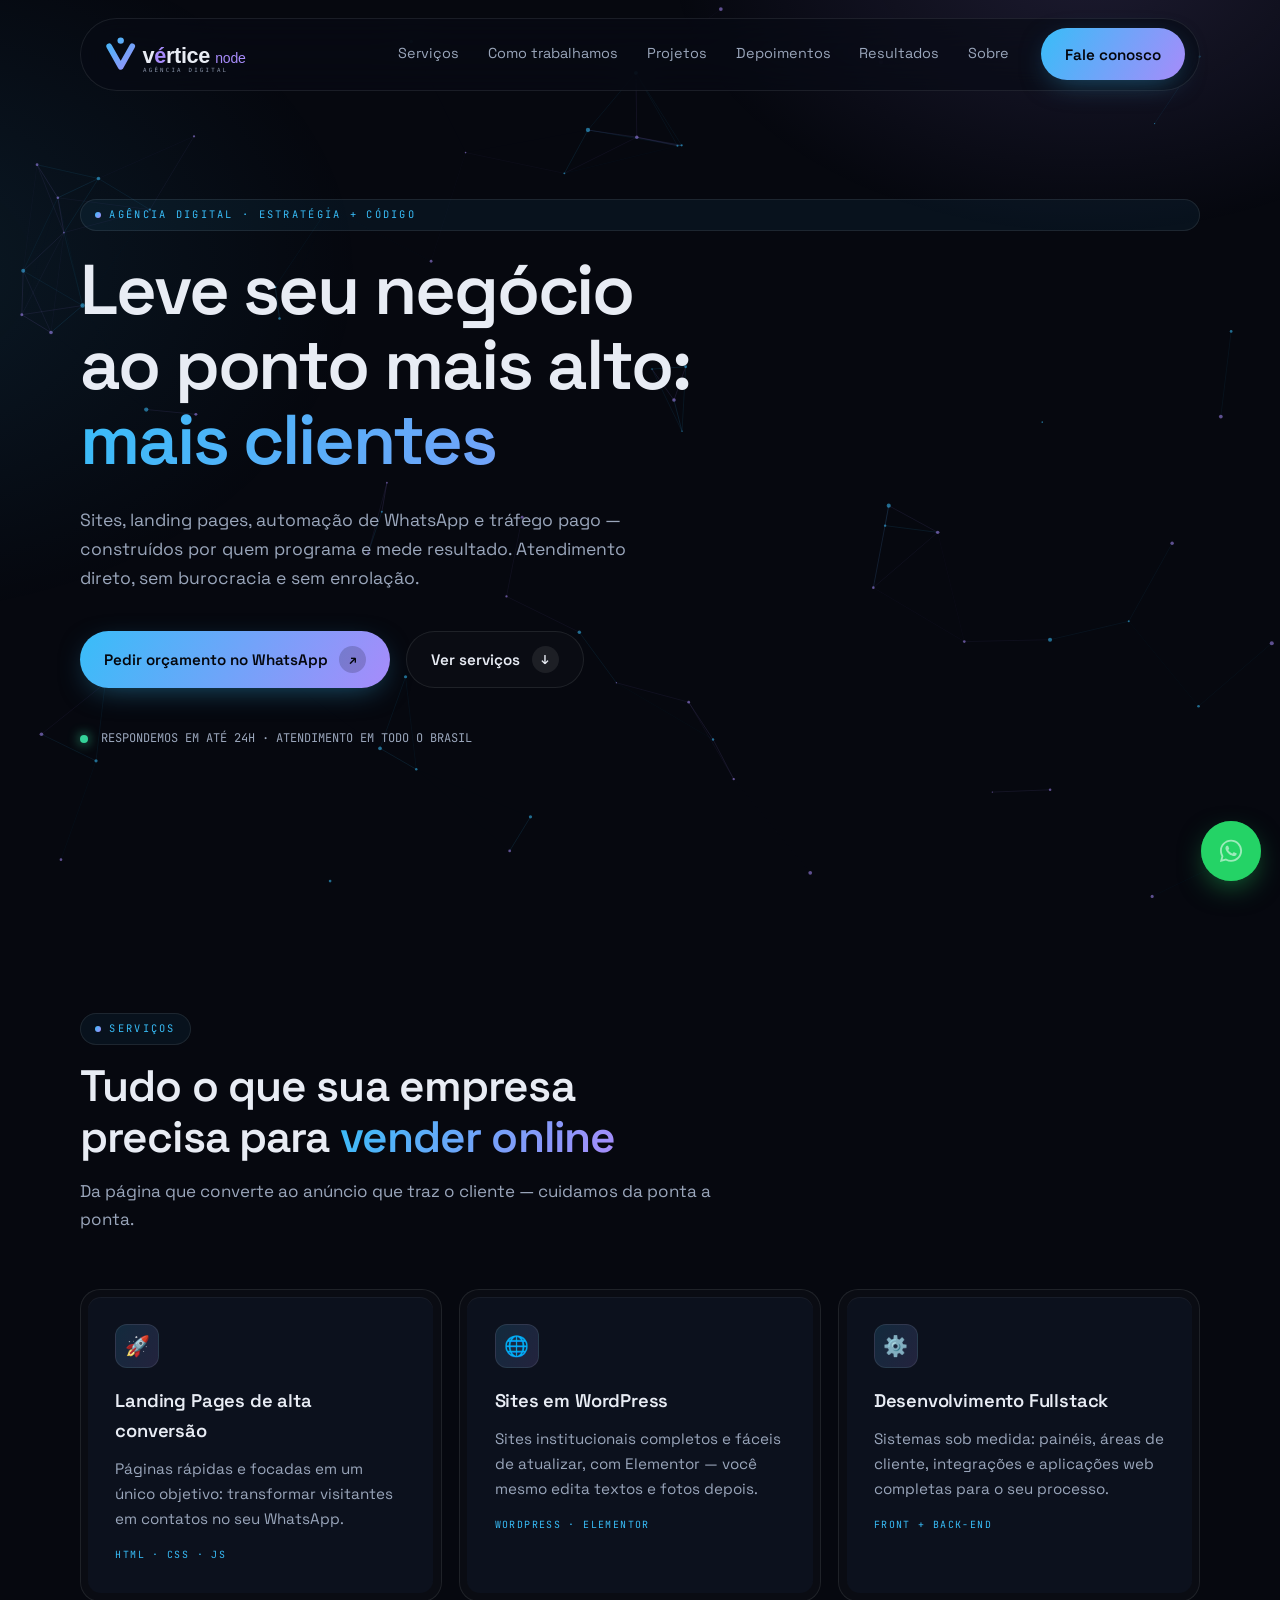
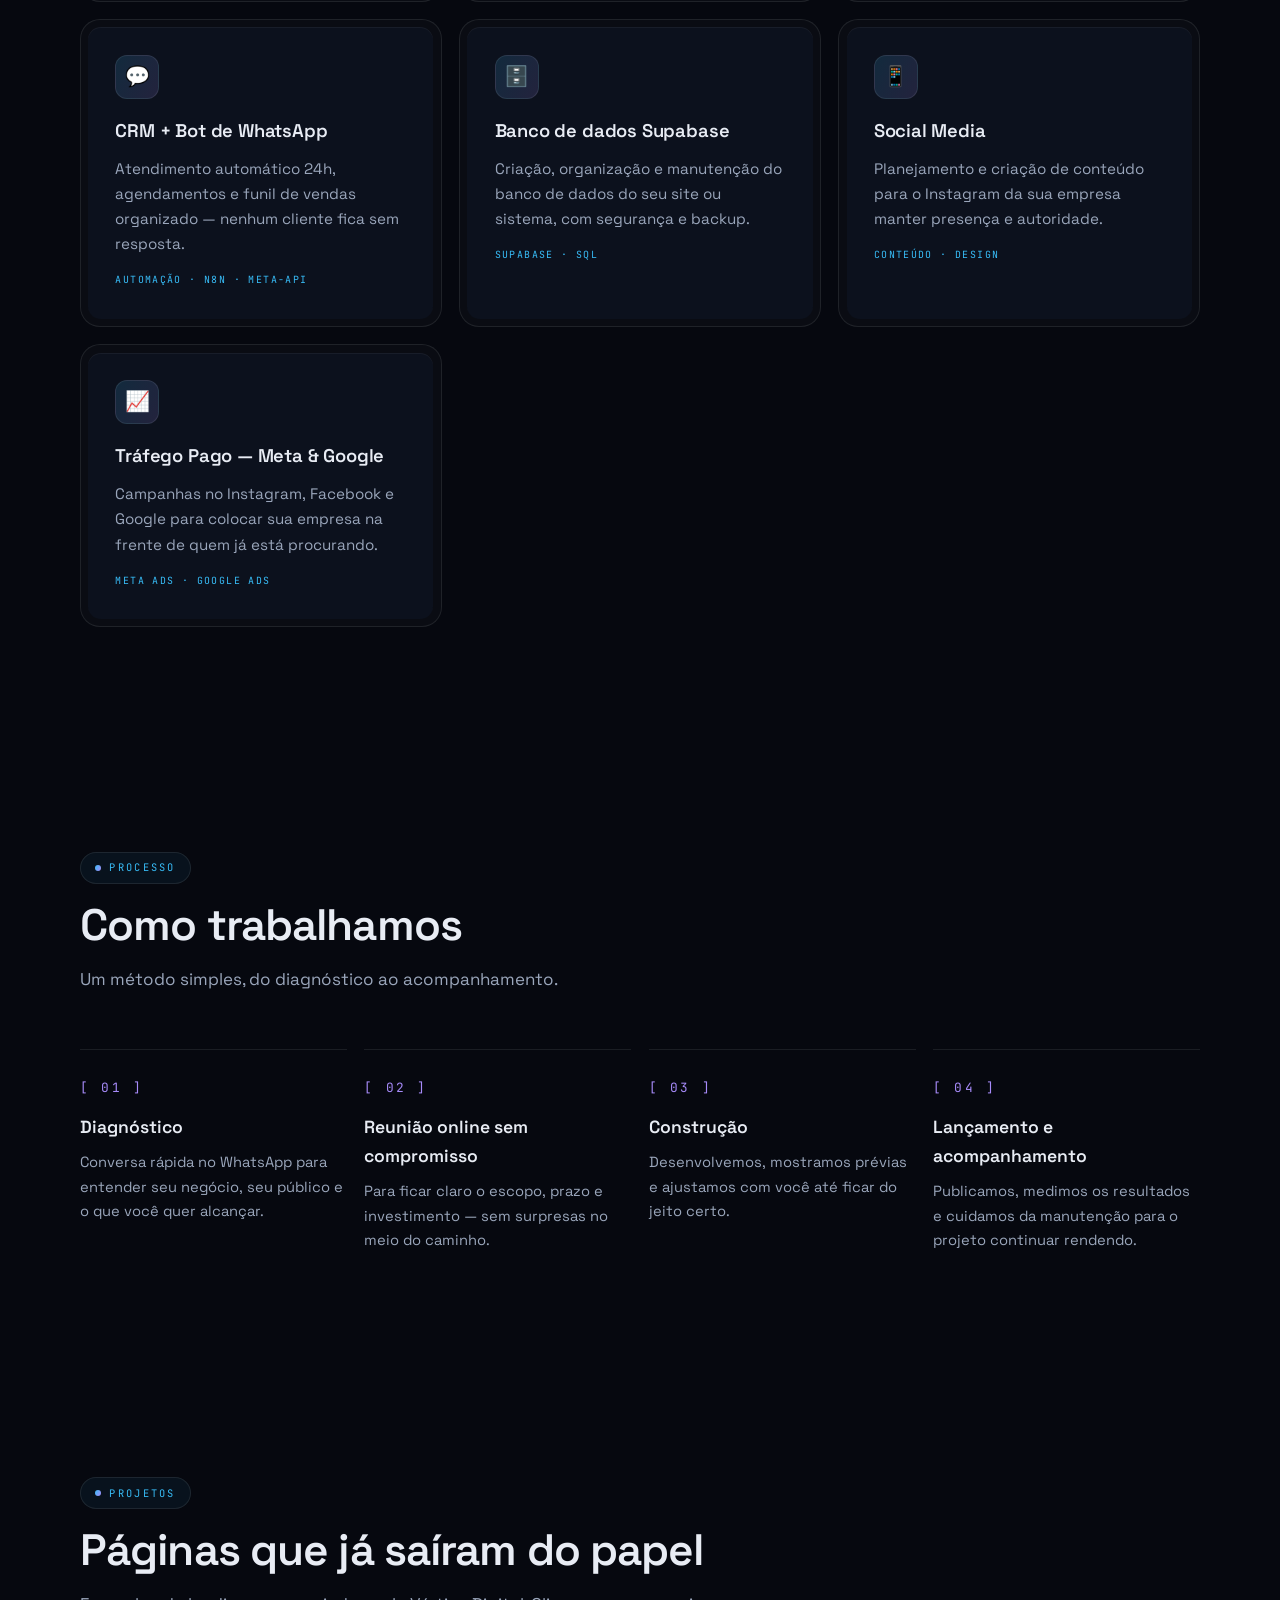
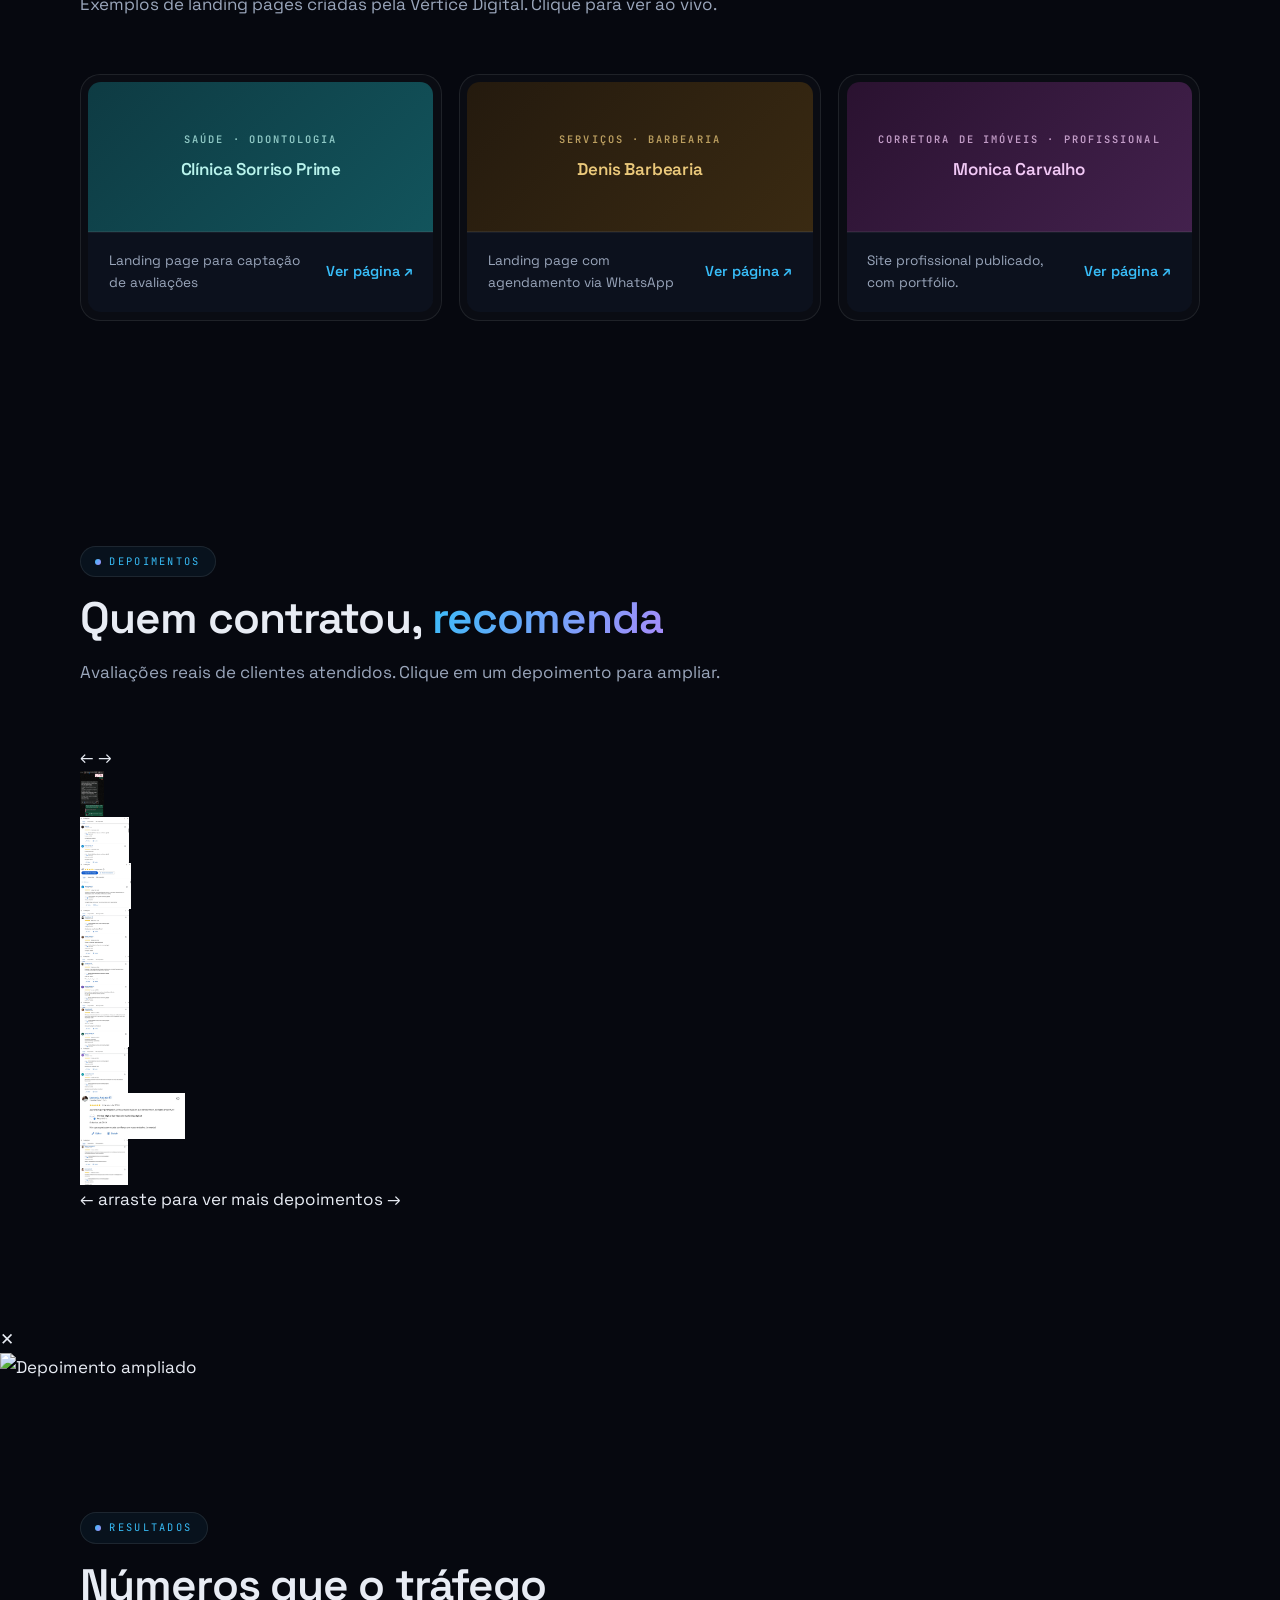
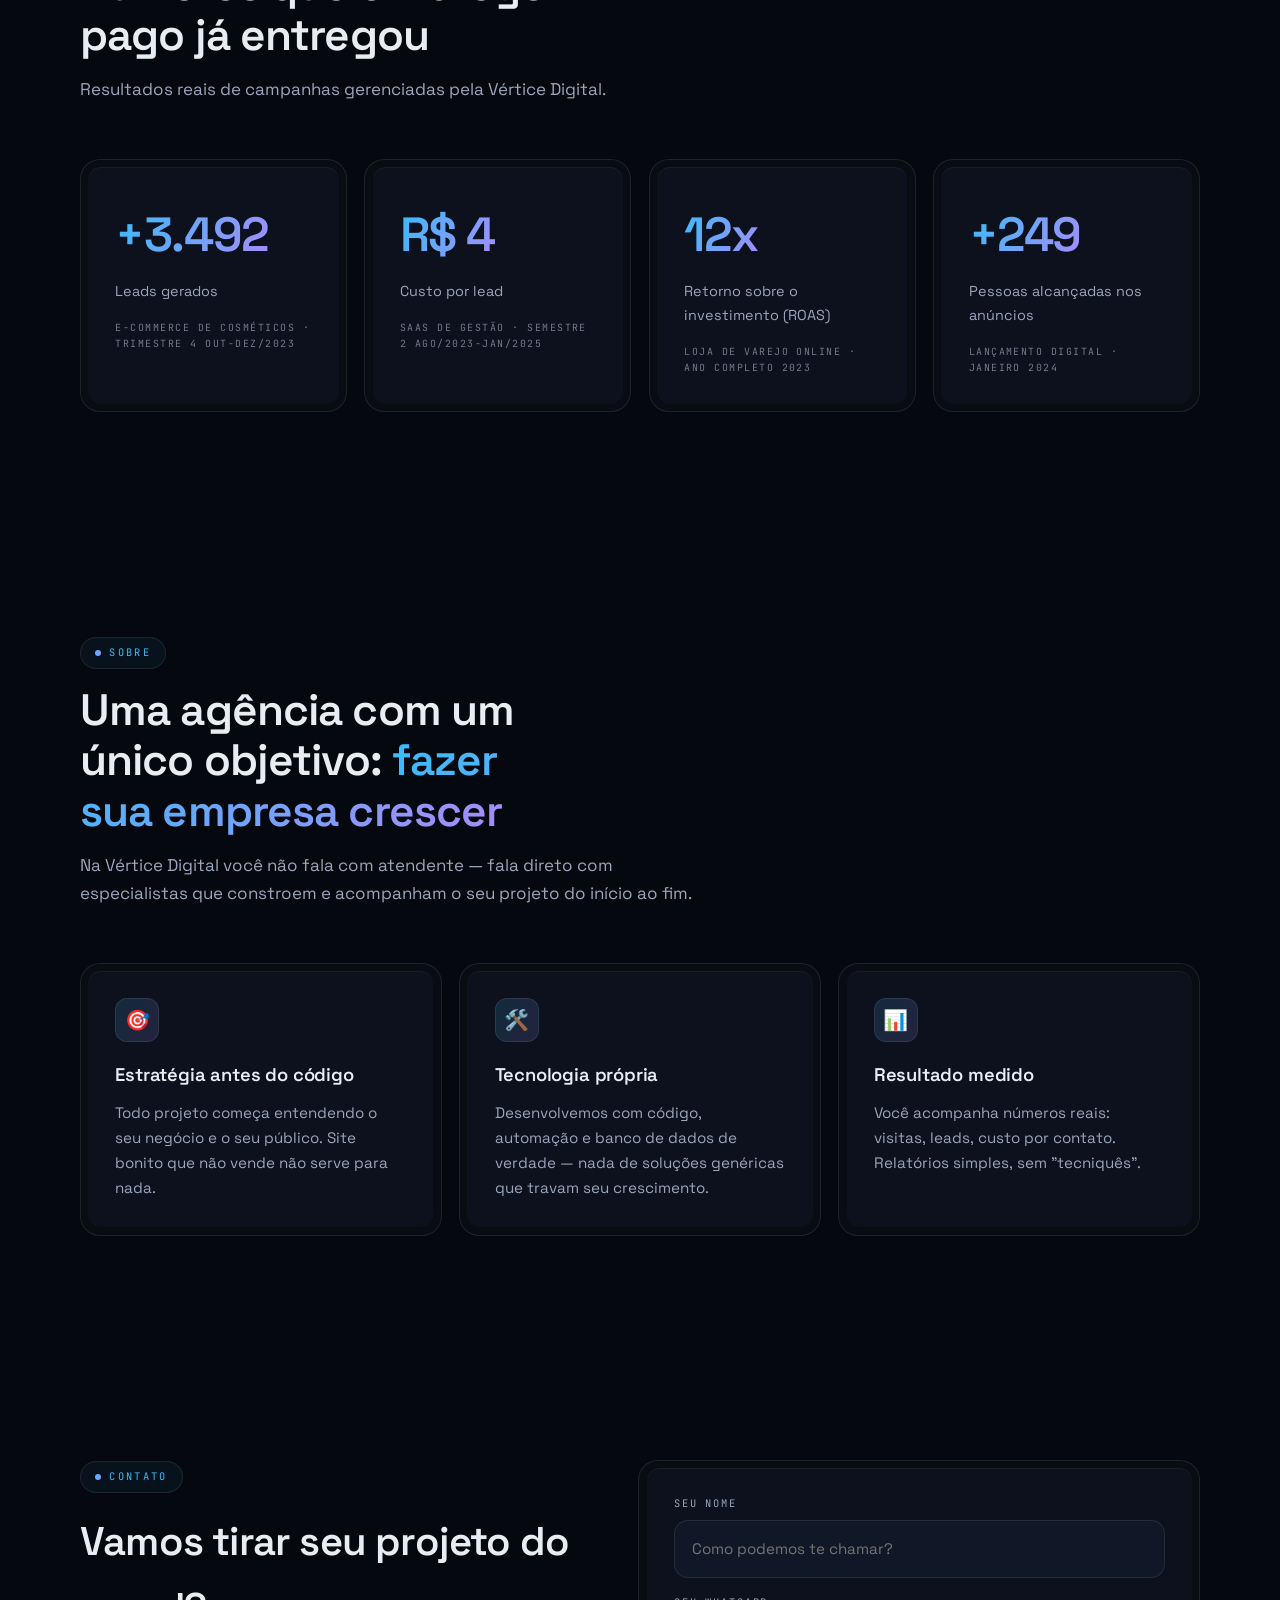
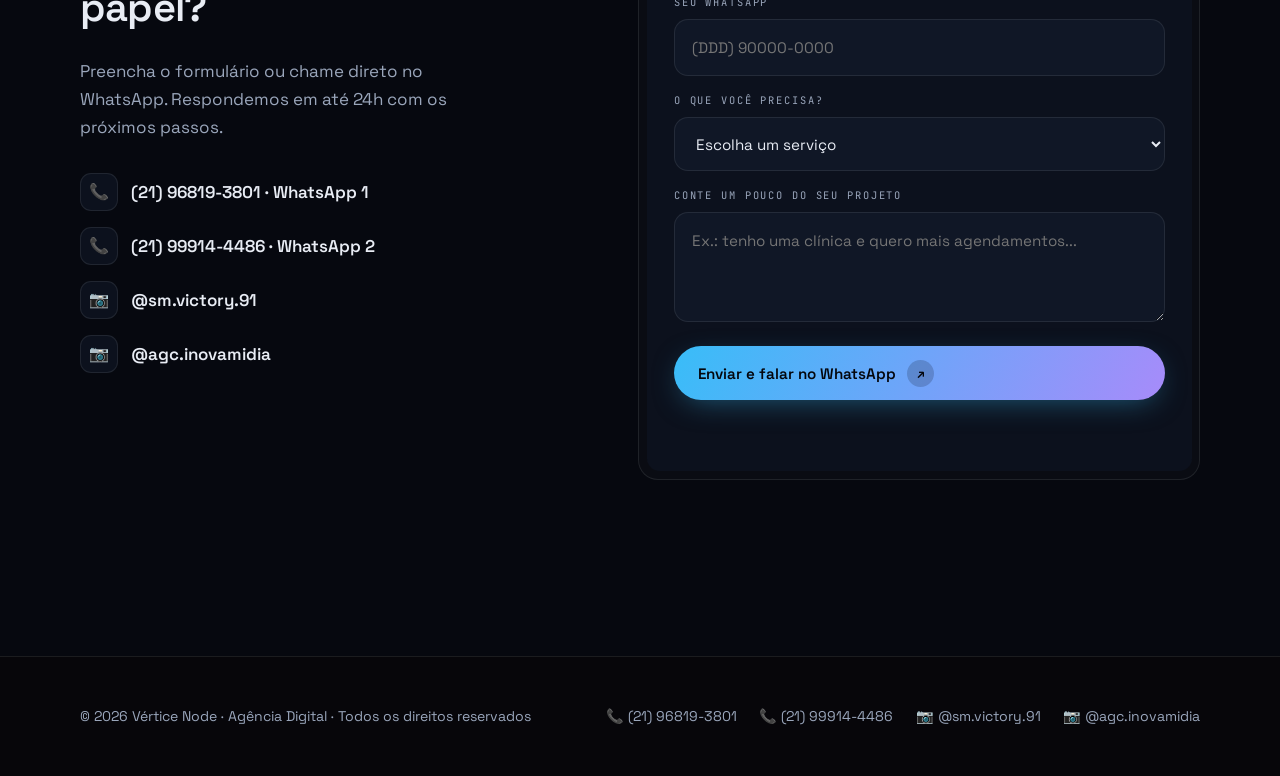
==== index.html @ 41474c48 "Add 'Depoimentos' link to navigation menus" ====
<!DOCTYPE html>
<html lang="pt-BR">
<head>
  <meta charset="UTF-8" />
  <meta name="viewport" content="width=device-width, initial-scale=1.0" />
  <title>Vértice Node — Agência Digital | Sites, CRM WhatsApp e Tráfego Pago</title>
  <meta name="description" content="Agência digital especializada em sites, landing pages, WordPress, CRM com bot para WhatsApp, banco de dados Supabase, social media e tráfego pago Meta e Google." />

  <!-- Fontes do projeto (Space Grotesk = títulos e textos / JetBrains Mono = etiquetas técnicas) -->
  <link rel="preconnect" href="https://fonts.googleapis.com" />
  <link rel="preconnect" href="https://fonts.gstatic.com" crossorigin />
  <link href="https://fonts.googleapis.com/css2?family=Space+Grotesk:wght@400;500;600;700&family=JetBrains+Mono:wght@400;500&display=swap" rel="stylesheet" />

  <link rel="stylesheet" href="styles.css" />
  <link rel="icon" href="assets/logo.svg" type="image/svg+xml" />
  <link rel="icon" href="logo.svg">
</head>
<body>

  <!-- ================ FUNDO INTERATIVO (SCI-FI) ================
       Este <canvas> desenha a "rede neural" de partículas que
       reage ao movimento do mouse (o código está no script.js,
       seção 0). Ele fica ATRÁS de todo o conteúdo.
       🖼️ Prefere uma IMAGEM de fundo no lugar? Abra o styles.css
       e procure por "FUNDO COM IMAGEM" — lá tem um bloco pronto,
       comentado, com sugestões de imagens sci-fi para usar. -->
  <canvas id="bg-canvas" aria-hidden="true"></canvas>

  <!-- ======================================================
       ⚙️ CONFIGURAÇÕES RÁPIDAS — EDITE AQUI PRIMEIRO
       ------------------------------------------------------
       1. TELEFONES: procure por "5521999990001" e "5521999990002"
          neste arquivo e troque pelos números reais no formato
          55 + DDD + número (sem espaços). Ex.: 5521987654321
       2. INSTAGRAM: procure por "instagram.com/SEU_PERFIL_1" e
          "instagram.com/SEU_PERFIL_2" e troque pelos perfis reais.
       3. RESULTADOS DE TRÁFEGO: procure a seção "RESULTADOS".
       ====================================================== -->

  <!-- ===================== NAVEGAÇÃO ===================== -->
  <header class="nav" id="topo">
    <a class="nav-logo" href="#" aria-label="Vértice Digital — início">
      <!-- Logo em SVG direto no HTML (mesmo desenho de assets/logo.svg) -->
      <img src="logo-branco.svg" alt="logo-completo">
      
    </a>

    <nav class="nav-links" aria-label="Menu principal">
      <a href="#servicos">Serviços</a>
      <a href="#processo">Como trabalhamos</a>
      <a href="#projetos">Projetos</a>
      <a href="#depoimentos">Depoimentos</a>
      <a href="#resultados">Resultados</a>
      <a href="#sobre">Sobre</a>
    </nav>

    <a class="btn btn-primary nav-cta" href="#contato">Fale conosco</a>

    <!-- Botão hambúrguer (só aparece no celular) -->
    <button class="nav-burger" id="burger" aria-label="Abrir menu" aria-expanded="false">
      <span></span><span></span><span></span>
    </button>
  </header>

  <!-- Menu de tela cheia do celular -->
  <nav class="mobile-menu" id="mobileMenu" aria-label="Menu do celular">
    <a href="#servicos">Serviços</a>
    <a href="#processo">Como trabalhamos</a>
    <a href="#projetos">Projetos</a>
    <a href="#depoimentos">Depoimentos</a>
    <a href="#resultados">Resultados</a>
    <a href="#sobre">Sobre</a>
    <a href="#contato">Fale conosco</a>
  </nav>

  <!-- ===================== HERO ===================== -->
  <section class="hero container">
    <span class="eyebrow">Agência digital · Estratégia + Código</span>
    <h1>
      Leve seu negócio ao ponto mais alto:
      <!-- A frase dentro de .rotator troca sozinha com um fade suave.
           Ela fica numa linha própria com ALTURA FIXA, então o resto
           da página não se move quando o texto muda.
           Para mudar as frases, edite a lista em script.js -->
      <span class="rotator" id="rotator">mais clientes</span>
    </h1>
    <p>
      Sites, landing pages, automação de WhatsApp e tráfego pago —
      construídos por quem programa e mede resultado. Atendimento
      direto, sem burocracia e sem enrolação.
    </p>
    <div class="hero-ctas">
      <!-- 📞 TELEFONE 1 — troque 5521999990001 pelo número real -->
      <a class="btn btn-primary" href="https://wa.me/5521968193801?text=Ol%C3%A1!%20Quero%20um%20or%C3%A7amento%20com%20a%20V%C3%A9rtice." target="_blank" rel="noopener">
        Pedir orçamento no WhatsApp <span class="btn-ico">↗</span>
      </a>
      <a class="btn btn-ghost" href="#servicos">Ver serviços <span class="btn-ico">↓</span></a>
    </div>
    <div class="hero-note">
      <span class="dot" aria-hidden="true"></span>
      RESPONDEMOS EM ATÉ 24H · ATENDIMENTO EM TODO O BRASIL
    </div>
  </section>

  <!-- ===================== SERVIÇOS ===================== -->
  <section class="section container" id="servicos">
    <div class="section-head">
      <span class="eyebrow">Serviços</span>
      <h2>Tudo o que sua empresa precisa para <span class="grad-text">vender online</span></h2>
      <p>Da página que converte ao anúncio que traz o cliente — cuidamos da ponta a ponta.</p>
    </div>

    <div class="services-grid">
      <article class="card"><div class="card-inner">
        <div class="card-ico">🚀</div>
        <h3>Landing Pages de alta conversão</h3>
        <p>Páginas rápidas e focadas em um único objetivo: transformar visitantes em contatos no seu WhatsApp.</p>
        <span class="tag">HTML · CSS · JS</span>
      </div></article>

      <article class="card"><div class="card-inner">
        <div class="card-ico">🌐</div>
        <h3>Sites em WordPress</h3>
        <p>Sites institucionais completos e fáceis de atualizar, com Elementor — você mesmo edita textos e fotos depois.</p>
        <span class="tag">WordPress · Elementor</span>
      </div></article>

      <article class="card"><div class="card-inner">
        <div class="card-ico">⚙️</div>
        <h3>Desenvolvimento Fullstack</h3>
        <p>Sistemas sob medida: painéis, áreas de cliente, integrações e aplicações web completas para o seu processo.</p>
        <span class="tag">Front + Back-end</span>
      </div></article>

      <article class="card"><div class="card-inner">
        <div class="card-ico">💬</div>
        <h3>CRM + Bot de WhatsApp</h3>
        <p>Atendimento automático 24h, agendamentos e funil de vendas organizado — nenhum cliente fica sem resposta.</p>
        <span class="tag">Automação · n8n · Meta-API</span>
      </div></article>

      <article class="card"><div class="card-inner">
        <div class="card-ico">🗄️</div>
        <h3>Banco de dados Supabase</h3>
        <p>Criação, organização e manutenção do banco de dados do seu site ou sistema, com segurança e backup.</p>
        <span class="tag">Supabase · SQL</span>
      </div></article>

      <article class="card"><div class="card-inner">
        <div class="card-ico">📱</div>
        <h3>Social Media</h3>
        <p>Planejamento e criação de conteúdo para o Instagram da sua empresa manter presença e autoridade.</p>
        <span class="tag">Conteúdo · Design</span>
      </div></article>

      <article class="card"><div class="card-inner">
        <div class="card-ico">📈</div>
        <h3>Tráfego Pago — Meta &amp; Google</h3>
        <p>Campanhas no Instagram, Facebook e Google para colocar sua empresa na frente de quem já está procurando.</p>
        <span class="tag">Meta Ads · Google Ads</span>
      </div></article>
    </div>
  </section>

  <!-- ===================== PROCESSO ===================== -->
  <section class="section container" id="processo">
    <div class="section-head">
      <span class="eyebrow">Processo</span>
      <h2>Como trabalhamos</h2>
      <p>Um método simples, do diagnóstico ao acompanhamento.</p>
    </div>
    <div class="process">
      <div class="step">
        <span class="bin">[ 01 ]</span>
        <h3>Diagnóstico</h3>
        <p>Conversa rápida no WhatsApp para entender seu negócio, seu público e o que você quer alcançar.</p>
      </div>
      <div class="step">
        <span class="bin">[ 02 ]</span>
        <h3>Reunião online sem compromisso</h3>
        <p>Para ficar claro o escopo, prazo e investimento — sem surpresas no meio do caminho.</p>
      </div>
      <div class="step">
        <span class="bin">[ 03 ]</span>
        <h3>Construção</h3>
        <p>Desenvolvemos, mostramos prévias e ajustamos com você até ficar do jeito certo.</p>
      </div>
      <div class="step">
        <span class="bin">[ 04 ]</span>
        <h3>Lançamento e acompanhamento</h3>
        <p>Publicamos, medimos os resultados e cuidamos da manutenção para o projeto continuar rendendo.</p>
      </div>
    </div>
  </section>

  <!-- ===================== PROJETOS / PORTFÓLIO ===================== -->
  <section class="section container" id="projetos">
    <div class="section-head">
      <span class="eyebrow">Projetos</span>
      <h2>Páginas que já saíram do papel</h2>
      <p>Exemplos de landing pages criadas pela Vértice Digital. Clique para ver ao vivo.</p>
    </div>

    <div class="work-grid">
      <!-- Projeto 1: landing page fictícia (arquivo dentro desta pasta) -->
      <article class="card work-card">
        <div class="thumb thumb-odonto"><small>Saúde · Odontologia</small>Clínica Sorriso Prime</div>
        <div class="card-inner">
          <span>Landing page para captação de avaliações</span>
          <a class="work-link" href="clinica-sorriso-prime.html" target="_blank" rel="noopener">Ver página ↗</a>
        </div>
      </article>

      <!-- Projeto 2: landing page fictícia (arquivo dentro desta pasta) -->
      <article class="card work-card">
        <div class="thumb thumb-barber"><small>Serviços · Barbearia</small>Denis Barbearia</div>
        <div class="card-inner">
          <span>Landing page com agendamento via WhatsApp</span>
          <a class="work-link" href="navalha-club.html" target="_blank" rel="noopener">Ver página ↗</a>
        </div>
      </article>

      <!-- Projeto 3: site real já publicado (link externo) -->
      <article class="card work-card">
        <div class="thumb thumb-monica"><small>Corretora de imóveis · Profissional</small>Monica Carvalho</div>
        <div class="card-inner">
          <span>Site profissional publicado, com portfólio.</span>
          <a class="work-link" href="https://vmvsaint.github.io/monica-carvalho/index.html" target="_blank" rel="noopener">Ver página ↗</a>
        </div>
      </article>
    </div>
  </section>

  <!-- ===================== DEPOIMENTOS ===================== -->
<section class="section container" id="depoimentos">
  <div class="section-head">
    <span class="eyebrow">Depoimentos</span>
    <h2>Quem contratou, <span class="grad-text">recomenda</span></h2>
    <p>Avaliações reais de clientes atendidos. Clique em um depoimento para ampliar.</p>
  </div>
 
  <div class="depo-wrap">
    <button class="depo-seta depo-ant" id="depoAnt" aria-label="Depoimento anterior">←</button>
    <button class="depo-seta depo-prox" id="depoProx" aria-label="Próximo depoimento">→</button>
 
    <div class="depo-slider" id="depoSlider" tabindex="0" aria-label="Carrossel de depoimentos">
      <!-- Para cada print, um bloco <figure> como este: -->
      <figure class="depo-slide">
        <img src="depoimentos/depo-01.png"
             alt="Depoimento de cliente no Google" loading="lazy" />
      </figure>
      <figure class="depo-slide">
        <img src="depoimentos/depo-02.png"
             alt="Depoimento de cliente no Google" loading="lazy" />
      </figure>
      <figure class="depo-slide">
        <img src="depoimentos/depo-03.png"
             alt="Depoimento de cliente no Google" loading="lazy" />
      </figure>
      <figure class="depo-slide">
        <img src="depoimentos/depo-04.png"
             alt="Depoimento de cliente no Google" loading="lazy" />
      </figure>
      <figure class="depo-slide">
        <img src="depoimentos/depo-05.png"
             alt="Depoimento de cliente no Google" loading="lazy" />
      </figure>
      <figure class="depo-slide">
        <img src="depoimentos/depo-06.png"
             alt="Depoimento de cliente no Google" loading="lazy" />
      </figure>
      <figure class="depo-slide">
        <img src="depoimentos/depo-07.png"
             alt="Depoimento de cliente no Google" loading="lazy" />
      </figure>
      <figure class="depo-slide">
        <img src="depoimentos/depo-08.png"
             alt="Depoimento de cliente no Google" loading="lazy" />
      </figure>
      <figure class="depo-slide">
        <img src="depoimentos/depo-09.png"
             alt="Depoimento de cliente no Google" loading="lazy" />
      </figure>
      <!-- Copie e cole mais <figure> para mais depoimentos.
           O carrossel aceita quantos você quiser. -->
    </div>
    <p class="depo-dica">← arraste para ver mais depoimentos →</p>
  </div>
</section>
 
<!-- Lightbox (cole logo DEPOIS da seção acima) -->
<div class="lightbox" id="lightbox" role="dialog" aria-label="Depoimento ampliado" aria-hidden="true">
  <button class="lightbox-fechar" id="lightboxFechar" aria-label="Fechar">✕</button>
  <img id="lightboxImg" src="" alt="Depoimento ampliado" />
</div>

  <!-- ===================== RESULTADOS ===================== -->
  <!-- ⚠️ ESPAÇO RESERVADO PARA VOCÊ PREENCHER DEPOIS ⚠️
       Quando tiver os números reais das campanhas de tráfego:
       1. Troque data-target pelo NÚMERO (só dígitos, sem "R$" ou "%").
       2. Use data-prefix / data-suffix para símbolos (ex.: "R$ ", "%", "+", "x").
       3. Troque o texto de .label pela descrição do resultado.
       4. Troque .src pelo nome do cliente/período (ex.: "CLIENTE X · MAI/2026").
       O script.js anima a contagem automaticamente quando a seção aparece.
       Exemplos de métricas boas para mostrar: leads gerados, custo por lead,
       faturamento gerado, ROAS (retorno sobre o investimento), alcance. -->
  <section class="section container" id="resultados">
    <div class="section-head">
      <span class="eyebrow">Resultados</span>
      <h2>Números que o tráfego pago já entregou</h2>
      <p>Resultados reais de campanhas gerenciadas pela Vértice Digital.</p>
    </div>

    <div class="results-grid">
      <article class="card result"><div class="card-inner">
        <!-- EXEMPLO: <span class="num" data-target="347" data-prefix="+">0</span> -->
        <span class="num" data-target="3500" data-prefix="+">0</span>
        <p class="label">Leads gerados</p>
        <span class="src">E-commerce de Cosméticos · Trimestre 4 Out-Dez/2023</span>
      </div></article>

      <article class="card result"><div class="card-inner">
        <!-- EXEMPLO: <span class="num" data-target="4" data-prefix="R$ " data-suffix=",90">0</span> -->
        <span class="num" data-target="4.75" data-prefix="R$ ">0</span>
        <p class="label">Custo por lead</p>
        <span class="src">SaaS de Gestão · Semestre 2 Ago/2023-Jan/2025</span>
      </div></article>

      <article class="card result"><div class="card-inner">
        <!-- EXEMPLO: <span class="num" data-target="8" data-suffix="x">0</span> -->
        <span class="num" data-target="12" data-suffix="x">0</span>
        <p class="label">Retorno sobre o investimento (ROAS)</p>
        <span class="src">Loja de Varejo Online · Ano completo 2023</span>
      </div></article>

      <article class="card result"><div class="card-inner">
        <!-- EXEMPLO: <span class="num" data-target="52000" data-prefix="+">0</span> -->
        <span class="num" data-target="250.000" data-prefix="+">0</span>
        <p class="label">Pessoas alcançadas nos anúncios</p>
        <span class="src">Lançamento Digital · Janeiro 2024</span>
      </div></article>
    </div>
  </section>

  <!-- ===================== SOBRE ===================== -->
  <!-- Esta seção fala da AGÊNCIA, sem mencionar quantas pessoas
       formam a equipe. Os contatos (2 WhatsApps e 2 Instagrans)
       continuam disponíveis na seção Contato e no rodapé. -->
  <section class="section container" id="sobre">
    <div class="section-head">
      <span class="eyebrow">Sobre</span>
      <h2>Uma agência com um único objetivo: <span class="grad-text">fazer sua empresa crescer</span></h2>
      <p>Na Vértice Digital você não fala com atendente — fala direto com especialistas que constroem e acompanham o seu projeto do início ao fim.</p>
    </div>

    <div class="services-grid">
      <article class="card"><div class="card-inner">
        <div class="card-ico">🎯</div>
        <h3>Estratégia antes do código</h3>
        <p>Todo projeto começa entendendo o seu negócio e o seu público. Site bonito que não vende não serve para nada.</p>
      </div></article>

      <article class="card"><div class="card-inner">
        <div class="card-ico">🛠️</div>
        <h3>Tecnologia própria</h3>
        <p>Desenvolvemos com código, automação e banco de dados de verdade — nada de soluções genéricas que travam seu crescimento.</p>
      </div></article>

      <article class="card"><div class="card-inner">
        <div class="card-ico">📊</div>
        <h3>Resultado medido</h3>
        <p>Você acompanha números reais: visitas, leads, custo por contato. Relatórios simples, sem "tecniquês".</p>
      </div></article>
    </div>
  </section>

  <!-- ===================== CONTATO ===================== -->
  <section class="section container" id="contato">
    <div class="contact-wrap">
      <div class="contact-info">
        <span class="eyebrow">Contato</span>
        <h2>Vamos tirar seu projeto do papel?</h2>
        <p>Preencha o formulário ou chame direto no WhatsApp. Respondemos em até 24h com os próximos passos.</p>

        <div class="contact-list">
          <!-- 📞 TELEFONE 1 — troque o número nos DOIS lugares (href e texto) -->
          <a href="https://wa.me/5521968193801" target="_blank" rel="noopener">
            <span class="ci">📞</span> (21) 96819-3801 · WhatsApp 1
          </a>
          <!-- 📞 TELEFONE 2 — troque o número nos DOIS lugares (href e texto) -->
          <a href="https://wa.me/5521999144486" target="_blank" rel="noopener">
            <span class="ci">📞</span> (21) 99914-4486 · WhatsApp 2
          </a>
          <!-- 📷 Instagrans da agência/equipe -->
          <a href="https://instagram.com/sm.victory.91" target="_blank" rel="noopener">
            <span class="ci">📷</span> @sm.victory.91
          </a>
          <a href="https://instagram.com/andradearte_" target="_blank" rel="noopener">
            <span class="ci">📷</span> @agc.inovamidia
          </a>
        </div>
      </div>

      <!-- FORMULÁRIO: hoje ele monta uma mensagem e abre o WhatsApp
           (funciona sem servidor). No arquivo script.js há um bloco
           comentado ensinando a salvar os contatos no Supabase também. -->
      <form class="form card" id="leadForm" novalidate>
        <div class="card-inner" style="display:grid; gap:1rem;">
          <div class="field">
            <label for="f-nome">Seu nome</label>
            <input id="f-nome" name="nome" type="text" placeholder="Como podemos te chamar?" required />
          </div>
          <div class="field">
            <label for="f-zap">Seu WhatsApp</label>
            <input id="f-zap" name="whatsapp" type="tel" placeholder="(DDD) 90000-0000" required />
          </div>
          <div class="field">
            <label for="f-servico">O que você precisa?</label>
            <select id="f-servico" name="servico" required>
              <option value="" disabled selected>Escolha um serviço</option>
              <option>Landing Page</option>
              <option>Site em WordPress</option>
              <option>Sistema sob medida (Fullstack)</option>
              <option>CRM + Bot de WhatsApp</option>
              <option>Banco de dados (Supabase)</option>
              <option>Social Media</option>
              <option>Tráfego Pago (Meta / Google)</option>
              <option>Combo — quero montar meu pacote de serviços</option>
              <option>Ainda não sei — quero uma consultoria</option>
            </select>
          </div>
          <div class="field">
            <label for="f-msg">Conte um pouco do seu projeto</label>
            <textarea id="f-msg" name="mensagem" placeholder="Ex.: tenho uma clínica e quero mais agendamentos..."></textarea>
          </div>
          <button class="btn btn-primary" type="submit">
            Enviar e falar no WhatsApp <span class="btn-ico">↗</span>
          </button>
          <p class="form-msg" id="formMsg" role="status"></p>
        </div>
      </form>
    </div>
  </section>

  <!-- ===================== RODAPÉ ===================== -->
  <footer class="footer">
    <div class="container footer-grid">
      <span>© 2026 Vértice Node · Agência Digital · Todos os direitos reservados</span>
      <div class="socials">
        <a href="https://wa.me/5521968193801" target="_blank" rel="noopener">📞 (21) 96819-3801</a>
        <a href="https://wa.me/5521999144486" target="_blank" rel="noopener">📞 (21) 99914-4486</a>
        <a href="https://instagram.com/sm.victory.91" target="_blank" rel="noopener">📷 @sm.victory.91</a>
        <a href="https://instagram.com/SEU_PERFIL_2" target="_blank" rel="noopener">📷 @agc.inovamidia</a>
      </div>
    </div>
  </footer>

  <!-- ================ BOTÃO FLUTUANTE DO WHATSAPP ================
       Mesmo estilo do site da Monica Carvalho: círculo verde com o
       ícone OFICIAL do WhatsApp (SVG) e um anel pulsante.
       📞 Usa o TELEFONE 1 — troque o número aqui também.
       Para mudar o LADO do botão (esquerda/direita), veja o
       comentário na classe .wa-float dentro do styles.css. -->
  <a class="wa-float" href="https://wa.me/5521968193801?text=Ol%C3%A1!%20Vim%20pelo%20site%20da%20V%C3%A9rtice." target="_blank" rel="noopener" aria-label="Falar no WhatsApp">
    <span class="wa-pulse" aria-hidden="true"></span>
    <!-- Ícone oficial do WhatsApp -->
    <svg viewBox="0 0 32 32" width="30" height="30" fill="#FFFFFF" aria-hidden="true">
      <path d="M16.04 4C9.55 4 4.28 9.27 4.28 15.76c0 2.08.54 4.1 1.58 5.89L4.2 27.8l6.33-1.62a11.7 11.7 0 0 0 5.51 1.39h.01c6.48 0 11.76-5.27 11.76-11.76 0-3.14-1.22-6.1-3.44-8.32A11.68 11.68 0 0 0 16.04 4zm0 21.58h-.01a9.77 9.77 0 0 1-4.98-1.36l-.36-.21-3.75.96 1-3.63-.24-.37a9.77 9.77 0 0 1-1.5-5.21c0-5.4 4.4-9.79 9.8-9.79 2.62 0 5.08 1.02 6.93 2.87a9.73 9.73 0 0 1 2.87 6.93c0 5.4-4.4 9.81-9.8 9.81zm5.38-7.34c-.3-.15-1.75-.86-2.02-.96-.27-.1-.47-.15-.66.15-.2.29-.76.95-.93 1.15-.17.2-.34.22-.64.07-.29-.15-1.24-.46-2.37-1.46-.87-.78-1.46-1.74-1.64-2.03-.17-.3-.02-.46.13-.6.14-.14.3-.35.44-.52.15-.17.2-.3.3-.5.1-.19.05-.36-.03-.51-.07-.15-.66-1.58-.9-2.17-.24-.57-.48-.49-.66-.5l-.56-.01c-.2 0-.51.07-.78.36-.27.3-1.02 1-1.02 2.44s1.05 2.83 1.19 3.02c.15.2 2.06 3.15 5 4.42.7.3 1.24.48 1.67.62.7.22 1.34.19 1.84.11.56-.08 1.75-.71 1.99-1.4.25-.7.25-1.29.17-1.41-.07-.13-.27-.2-.56-.35z"/>
    </svg>
  </a>

  <script src="script.js"></script>
</body>
</html>
---- styles.css ----
/* =========================================================
   BINÁRIA — styles.css
   ---------------------------------------------------------
   GUIA RÁPIDO PARA VOCÊ (iniciante):
   1. As cores da marca ficam todas em :root (variáveis CSS).
      Trocou lá, troca no site inteiro E combina com o logo.
   2. Cada seção do site tem um bloco comentado com o nome dela.
   3. No final do arquivo estão as regras de RESPONSIVIDADE
      (@media) — é lá que o layout se adapta ao celular.
   ========================================================= */

/* ---------- 1. TOKENS DA MARCA (cores, fontes, medidas) ---------- */
:root{
  /* Cores — as mesmas do logo (assets/logo.svg) */
  --bg:        #06080F;   /* fundo geral (quase preto azulado) */
  --surface:   #0C111D;   /* fundo dos cards */
  --surface-2: #101726;   /* fundo interno (camada de cima) */
  --ink:       #E8ECF4;   /* texto principal */
  --muted:     #9AA6BB;   /* texto secundário */
  --bit-0:     #38BDF8;   /* azul elétrico  (o "0") */
  --bit-1:     #A78BFA;   /* violeta        (o "1") */
  --grad:      linear-gradient(120deg, var(--bit-0), var(--bit-1));
  --line:      rgba(232,236,244,.09);  /* linhas finas/bordas */

  /* Tipografia */
  --font-display: "Space Grotesk", "Segoe UI", sans-serif;
  --font-mono:    "JetBrains Mono", ui-monospace, monospace;

  /* Movimento (curva "física", nada de linear) */
  --ease: cubic-bezier(.32,.72,0,1);

  /* Medidas */
  --radius: 1.25rem;
  --container: 1120px;
}

/* ---------- 2. RESET E BASE ---------- */
*,*::before,*::after{ box-sizing:border-box; margin:0; padding:0; }
html{ scroll-behavior:smooth; }
body{
  background:var(--bg);
  color:var(--ink);
  font-family:var(--font-display);
  font-size:1.0625rem;
  line-height:1.65;
  -webkit-font-smoothing:antialiased;
  overflow-x:hidden;
}
img,svg{ display:block; max-width:100%; height: 46px; }
a{ color:inherit; text-decoration:none; }
ul{ list-style:none; }
button{ font:inherit; cursor:pointer; border:none; background:none; color:inherit; }

/* Brilhos suaves ao fundo (dois "orbes" nas cores da marca) */
body::before{
  content:"";
  position:fixed; inset:0; z-index:-2; pointer-events:none;
  background:
    radial-gradient(600px 400px at 85% -5%,  rgba(167,139,250,.14), transparent 70%),
    radial-gradient(700px 500px at -10% 30%, rgba(56,189,248,.10),  transparent 70%);
}

/* ---------- FUNDO INTERATIVO (canvas de partículas) ----------
   O desenho em si é feito pelo JavaScript (script.js, seção 0).
   Aqui só posicionamos o canvas atrás de tudo. */
#bg-canvas{
  position:fixed; inset:0; z-index:-1;
  width:100%; height:100%;
  pointer-events:none;   /* o mouse "atravessa" o canvas */
}

/* ---------- FUNDO COM IMAGEM (alternativa pronta) ----------
   Quer usar uma FOTO/ARTE no lugar (ou junto) das partículas?
   1. Baixe uma imagem e salve em assets/fundo.jpg
   2. Descomente o bloco abaixo (remova este par de barras e
      asteriscos) — a camada escura por cima (linear-gradient)
      garante que o texto continue legível.
   3. Se quiser SÓ a imagem, sem partículas, apague ou comente
      a seção 0 do script.js.

   💡 SUGESTÕES DE IMAGENS SCI-FI (busque grátis em unsplash.com
      ou pexels.com com estes termos em inglês):
      · "circuit board macro"   → placa de circuito (combina com
        a ideia de código/fullstack — a minha favorita p/ vocês)
      · "digital network abstract" → malha de dados azul/roxa
      · "futuristic grid neon"  → grade estilo Tron
      · "nebula purple blue"    → nebulosa nas cores da marca
      · "server room lights"    → datacenter desfocado

body{
  background:
    linear-gradient(rgba(6,8,15,.88), rgba(6,8,15,.94)),
    url("assets/fundo.jpg") center / cover no-repeat fixed;
}
------------------------------------------------------------- */

.container{ width:min(100% - 2.5rem, var(--container)); margin-inline:auto; }

/* "Eyebrow" = etiqueta pequena acima dos títulos */
.eyebrow{
  display:inline-flex; align-items:center; gap:.5rem;
  font-family:var(--font-mono); font-size:.65rem; letter-spacing:.22em;
  text-transform:uppercase; color:var(--bit-0);
  border:1px solid var(--line); border-radius:999px; padding:.4rem .9rem;
  background:rgba(56,189,248,.06);
}
.eyebrow::before{ content:""; width:6px; height:6px; border-radius:50%; background:var(--grad); }

.section{ padding-block:7rem; }
.section-head{ max-width:640px; margin-bottom:3.5rem; }
.section-head h2{
  font-size:clamp(1.9rem, 4vw, 2.75rem);
  font-weight:600; letter-spacing:-.02em; line-height:1.15;
  margin-top:1rem; text-wrap:balance;
}
.section-head p{ color:var(--muted); margin-top:.9rem; }

/* Texto com degradê da marca */
.grad-text{
  background:var(--grad);
  -webkit-background-clip:text; background-clip:text;
  color:transparent;
}

/* ---------- 3. BOTÕES ---------- */
.btn{
  display:inline-flex; align-items:center; gap:.7rem;
  padding:.85rem 1.5rem; border-radius:999px;
  font-weight:600; font-size:.95rem;
  transition:transform .5s var(--ease), box-shadow .5s var(--ease), background .5s var(--ease);
}
.btn:active{ transform:scale(.97); }
.btn-primary{
  background:var(--grad); color:#04060C;
  box-shadow:0 8px 30px -10px rgba(56,189,248,.5);
}
.btn-primary:hover{ transform:translateY(-2px); box-shadow:0 14px 38px -10px rgba(167,139,250,.55); }
.btn-ghost{
  border:1px solid var(--line); color:var(--ink); background:rgba(255,255,255,.02);
}
.btn-ghost:hover{ background:rgba(255,255,255,.06); transform:translateY(-2px); }
/* Setinha do botão dentro do próprio círculo */
.btn .btn-ico{
  width:1.7rem; height:1.7rem; border-radius:50%;
  display:grid; place-items:center;
  background:rgba(4,6,12,.18); font-size:.8rem;
  transition:transform .5s var(--ease);
}
.btn-ghost .btn-ico{ background:rgba(255,255,255,.08); }
.btn:hover .btn-ico{ transform:translate(2px,-2px); }

/* ---------- 4. NAVEGAÇÃO (pílula flutuante) ---------- */
.nav{
  position:fixed; top:1.1rem; left:50%; translate:-50% 0; z-index:60;
  width:min(100% - 2rem, var(--container));
  display:flex; align-items:center; justify-content:space-between;
  padding:.6rem .9rem .6rem 1.1rem;
  border:1px solid var(--line); border-radius:999px;
  background:rgba(8,11,20,.6);
  backdrop-filter:blur(18px); -webkit-backdrop-filter:blur(18px);
}
.nav-logo{ display:flex; align-items:center; gap:.6rem; font-weight:600; font-size:1.1rem; letter-spacing:-.02em; }
.nav-logo svg{ width:30px; height:30px; }
.nav-links{ display:flex; gap:1.8rem; font-size:.9rem; color:var(--muted); }
.nav-links a{ transition:color .4s var(--ease); }
.nav-links a:hover{ color:var(--ink); }
.nav-cta{ display:inline-flex; }
/* Hambúrguer (só aparece no celular — ver @media no fim) */
.nav-burger{ display:none; width:42px; height:42px; position:relative; z-index:70; }
.nav-burger span{
  position:absolute; left:10px; width:22px; height:2px; border-radius:2px;
  background:var(--ink); transition:transform .5s var(--ease), top .5s var(--ease), opacity .3s;
}
.nav-burger span:nth-child(1){ top:15px; }
.nav-burger span:nth-child(2){ top:21px; }
.nav-burger span:nth-child(3){ top:27px; }
/* Quando o menu está aberto o hambúrguer vira um X */
.menu-open .nav-burger span:nth-child(1){ top:21px; transform:rotate(45deg); }
.menu-open .nav-burger span:nth-child(2){ opacity:0; }
.menu-open .nav-burger span:nth-child(3){ top:21px; transform:rotate(-45deg); }

/* Menu de tela cheia (celular) */
.mobile-menu{
  position:fixed; inset:0; z-index:55;
  display:grid; place-content:center; gap:1.4rem; text-align:center;
  background:rgba(6,8,15,.9);
  backdrop-filter:blur(28px); -webkit-backdrop-filter:blur(28px);
  opacity:0; pointer-events:none; transition:opacity .5s var(--ease);
}
.menu-open .mobile-menu{ opacity:1; pointer-events:auto; }
.mobile-menu a{
  font-size:1.6rem; font-weight:600; letter-spacing:-.02em;
  opacity:0; translate:0 24px;
  transition:opacity .6s var(--ease), translate .6s var(--ease);
}
.menu-open .mobile-menu a{ opacity:1; translate:0 0; }
/* Entrada em cascata dos links */
.menu-open .mobile-menu a:nth-child(1){ transition-delay:.08s }
.menu-open .mobile-menu a:nth-child(2){ transition-delay:.14s }
.menu-open .mobile-menu a:nth-child(3){ transition-delay:.20s }
.menu-open .mobile-menu a:nth-child(4){ transition-delay:.26s }
.menu-open .mobile-menu a:nth-child(5){ transition-delay:.32s }
.menu-open .mobile-menu a:nth-child(6){ transition-delay:.38s }

/* ---------- 5. HERO ---------- */
.hero{
  min-height:100dvh;
  display:grid; align-content:center;
  padding-top:7rem; padding-bottom:4rem;
  position:relative;
}
.hero h1{
  font-size:clamp(2.4rem, 6vw, 4.4rem);
  font-weight:600; letter-spacing:-.03em; line-height:1.06;
  max-width:820px; margin-top:1.4rem; text-wrap:balance;
}
/* Frase que troca sozinha (rotator — ver script.js)
   IMPORTANTE: ela é display:block com ALTURA FIXA (min-height),
   então trocar o texto NÃO move o resto da página. A troca é um
   fade com leve deslize, controlado pelas classes .rot-out/.rot-in. */
.rotator{
  display:block;
  min-height:1.15em;               /* reserva a linha inteira */
  background:var(--grad);
  -webkit-background-clip:text; background-clip:text; color:transparent;
  opacity:1; translate:0 0;
  transition:opacity .4s var(--ease), translate .4s var(--ease);
}
.rotator.rot-out{ opacity:0; translate:0 -10px; }  /* saindo (sobe e some) */
.rotator.rot-in{  opacity:0; translate:0 10px; transition:none; } /* posiciona embaixo, sem animar */
.hero p{ color:var(--muted); max-width:560px; margin-top:1.4rem; font-size:1.1rem; }
.hero-ctas{ display:flex; flex-wrap:wrap; gap:1rem; margin-top:2.4rem; }
.hero-note{
  margin-top:2.6rem; display:flex; align-items:center; gap:.8rem;
  font-family:var(--font-mono); font-size:.75rem; color:var(--muted);
}
.hero-note .dot{ width:8px; height:8px; border-radius:50%; background:#34D399; box-shadow:0 0 12px #34D399; }

/* ---------- 6. SERVIÇOS ---------- */
.services-grid{
  display:grid;
  grid-template-columns:repeat(auto-fit, minmax(300px, 1fr));
  gap:1.1rem;
}
/* Card com "moldura dupla": casca externa + miolo interno */
.card{
  border:1px solid var(--line); border-radius:var(--radius);
  background:rgba(255,255,255,.02);
  padding:.45rem;
  transition:transform .6s var(--ease), border-color .6s var(--ease);
}
.card-inner{
  background:var(--surface); border-radius:calc(var(--radius) - .45rem);
  padding:1.7rem; height:100%;
  box-shadow:inset 0 1px 0 rgba(255,255,255,.05);
}
.card:hover{ transform:translateY(-5px); border-color:rgba(56,189,248,.35); }
.card-ico{
  width:44px; height:44px; border-radius:12px;
  display:grid; place-items:center; font-size:1.25rem;
  background:linear-gradient(120deg, rgba(56,189,248,.15), rgba(167,139,250,.15));
  border:1px solid var(--line);
  margin-bottom:1.1rem;
}
.card h3{ font-size:1.15rem; font-weight:600; letter-spacing:-.01em; }
.card p{ color:var(--muted); font-size:.95rem; margin-top:.6rem; }
.card .tag{
  display:inline-block; margin-top:1rem;
  font-family:var(--font-mono); font-size:.62rem; letter-spacing:.14em;
  text-transform:uppercase; color:var(--bit-0);
}

/* ---------- 7. PROCESSO (numerado em binário 00→11) ---------- */
.process{ display:grid; grid-template-columns:repeat(auto-fit, minmax(230px,1fr)); gap:1.1rem; }
.step{ border-top:1px solid var(--line); padding-top:1.4rem; }
.step .bin{
  font-family:var(--font-mono); font-size:.8rem; letter-spacing:.2em;
  color:var(--bit-1);
}
.step h3{ margin-top:.8rem; font-size:1.1rem; font-weight:600; }
.step p{ color:var(--muted); font-size:.92rem; margin-top:.5rem; }

/* ---------- 8. PORTFÓLIO ---------- */
.work-grid{
  display:grid; grid-template-columns:repeat(auto-fit, minmax(280px,1fr));
  gap:1.1rem;
  align-items:start;   /* cada card tem a altura do próprio conteúdo (sem esticar) */
}
/* O card de portfólio é uma COLUNA: capa em cima + rodapé embaixo.
   overflow:hidden garante que nada interno "vaze" da caixa externa. */
.work-card{ display:flex; flex-direction:column; overflow:hidden; }
.work-card .thumb{
  height:150px;   /* capa mais enxuta (antes 190px sobrava espaço) */
  border-radius:calc(var(--radius) - .45rem) calc(var(--radius) - .45rem) 0 0;
  display:grid; place-content:center; text-align:center; gap:.4rem;
  font-weight:600; letter-spacing:-.01em;
  border-bottom:1px solid var(--line);
}
.work-card .thumb small{ font-family:var(--font-mono); font-size:.65rem; letter-spacing:.2em; opacity:.75; text-transform:uppercase; }
/* Cada projeto tem sua "capa" de cor própria */
.thumb-odonto{ background:linear-gradient(135deg,#0E3B43,#12545c); color:#B8F3EC; }
.thumb-barber{ background:linear-gradient(135deg,#241A0E,#3A2A12); color:#EBC97B; }
.thumb-monica{ background:linear-gradient(135deg,#2A1230,#43214d); color:#F1C8F5; }
.work-card .card-inner{
  height:auto;   /* ⚠️ A CORREÇÃO DO BUG: anula o height:100% herdado do
                    .card-inner genérico. Com a capa em cima, 100% fazia a
                    caixa interna ficar MAIOR que a externa ("saindo" dela)
                    e empurrava o link para fora do card no celular. */
  border-radius:0 0 calc(var(--radius) - .45rem) calc(var(--radius) - .45rem);
  display:flex; flex-wrap:wrap;              /* permite quebrar linha em telas estreitas */
  align-items:center; justify-content:space-between;
  gap:.6rem 1rem; padding:1.1rem 1.3rem;
}
.work-card .card-inner span{ color:var(--muted); font-size:.85rem; flex:1 1 12rem; min-width:0; }
.work-link{ color:var(--bit-0); font-size:.9rem; font-weight:600; white-space:nowrap; }
.work-link:hover{ text-decoration:underline; }

/* ---------- 9. RESULTADOS (espaços para preencher depois) ---------- */
.results-grid{ display:grid; grid-template-columns:repeat(auto-fit, minmax(230px,1fr)); gap:1.1rem; }
.result .num{
  font-size:clamp(2.2rem, 4vw, 3rem); font-weight:600; letter-spacing:-.03em;
  background:var(--grad); -webkit-background-clip:text; background-clip:text; color:transparent;
}
.result .label{ color:var(--muted); font-size:.9rem; margin-top:.4rem; }
.result .src{ font-family:var(--font-mono); font-size:.62rem; letter-spacing:.15em; text-transform:uppercase; color:var(--muted); opacity:.7; margin-top:1rem; display:block; }

/* ---------- 10. SOBRE ---------- */
/* A seção Sobre reaproveita o grid e os cards de .services-grid,
   então não precisa de estilos próprios. */

/* ---------- 11. CONTATO ---------- */
.contact-wrap{
  display:grid; grid-template-columns:1fr 1.1fr; gap:3rem; align-items:start;
}
.contact-info h2{ font-size:clamp(1.8rem,3.5vw,2.5rem); font-weight:600; letter-spacing:-.02em; margin-top:1rem; }
.contact-info p{ color:var(--muted); margin-top:1rem; max-width:420px; }
.contact-list{ margin-top:2rem; display:grid; gap:1rem; }
.contact-list a{
  display:flex; align-items:center; gap:.8rem; font-weight:600;
  transition:color .4s var(--ease);
}
.contact-list a:hover{ color:var(--bit-0); }
.contact-list .ci{
  width:38px; height:38px; border-radius:11px; display:grid; place-items:center;
  border:1px solid var(--line); background:var(--surface); font-size:1rem;
}

/* Formulário */
.form{ display:grid; gap:1rem; }
.field label{
  display:block; font-family:var(--font-mono); font-size:.65rem;
  letter-spacing:.18em; text-transform:uppercase; color:var(--muted);
  margin-bottom:.5rem;
}
.field input, .field select, .field textarea{
  width:100%; padding:.95rem 1.1rem;
  background:var(--surface-2); color:var(--ink);
  border:1px solid var(--line); border-radius:14px;
  font:inherit; font-size:.95rem;
  transition:border-color .4s var(--ease), box-shadow .4s var(--ease);
}
.field textarea{ resize:vertical; min-height:110px; }
.field :is(input,select,textarea):focus{
  outline:none; border-color:var(--bit-0);
  box-shadow:0 0 0 3px rgba(56,189,248,.15);
}
.form-msg{ font-size:.88rem; color:#34D399; min-height:1.2em; }

/* ---------- 12. RODAPÉ ---------- */
.footer{
  border-top:1px solid var(--line);
  padding-block:3rem; margin-top:4rem;
  color:var(--muted); font-size:.88rem;
  background-color: #0a06014f;
}
.footer-grid{ display:flex; flex-wrap:wrap; gap:2rem; justify-content:space-between; align-items:center; }
.footer .socials{ display:flex; gap:1.4rem; }
.footer a:hover{ color:var(--ink); }

/* Botão flutuante do WhatsApp (estilo do site da Monica Carvalho:
   círculo verde oficial + ícone SVG branco + anel pulsante).
   💡 Para trocar o LADO do botão: troque "right:1.2rem" por
   "left:1.2rem" aqui embaixo. */
.wa-float{
  position:fixed; right:1.2rem; bottom:1.2rem; z-index:50;
  width:60px; height:60px; border-radius:50%;
  display:grid; place-items:center;
  background:#25D366;
  box-shadow:0 10px 30px -8px rgba(37,211,102,.6);
  transition:transform .5s var(--ease);
}
.wa-float:hover{ transform:scale(1.08) translateY(-2px); }
/* Anel que pulsa atrás do botão para chamar atenção */
.wa-pulse{
  position:absolute; inset:0; border-radius:50%;
  background:rgba(37,211,102,.45);
  animation:wa-pulse 2s var(--ease) infinite;
  pointer-events:none;
}
@keyframes wa-pulse{
  0%   { transform:scale(1);   opacity:.7; }
  70%  { transform:scale(1.6); opacity:0;  }
  100% { transform:scale(1.6); opacity:0;  }
}
@media (prefers-reduced-motion: reduce){
  .wa-pulse{ animation:none; opacity:0; }
}

/* ---------- 13. ANIMAÇÃO DE ENTRADA (scroll reveal) ---------- */
/* Os elementos começam visíveis; o JS adiciona .will-reveal
   e depois .revealed quando entram na tela. Assim, se o JS
   falhar, nada some da página. */
.will-reveal{ opacity:0; translate:0 34px; filter:blur(6px); }
.revealed{
  opacity:1; translate:0 0; filter:blur(0);
  transition:opacity .9s var(--ease), translate .9s var(--ease), filter .9s var(--ease);
}

/* ---------- 14. ACESSIBILIDADE / MOVIMENTO REDUZIDO ---------- */
:focus-visible{ outline:2px solid var(--bit-0); outline-offset:3px; border-radius:6px; }
@media (prefers-reduced-motion: reduce){
  *{ transition-duration:.01ms !important; animation-duration:.01ms !important; }
  html{ scroll-behavior:auto; }
  .will-reveal{ opacity:1; translate:none; filter:none; }
}

/* ---------- 15. RESPONSIVIDADE ---------- */
@media (max-width: 860px){
  .section{ padding-block:4.5rem; }
  .nav-links, .nav-cta{ display:none; }   /* esconde menu de desktop */
  .nav-burger{ display:block; }           /* mostra hambúrguer */
  .contact-wrap{ grid-template-columns:1fr; gap:2.2rem; }
  .hero{ padding-top:6rem; }
 
  /* PORTFÓLIO: no celular, texto em cima e link embaixo (empilhados),
     em vez de disputarem a mesma linha */
  .work-card .card-inner{
    flex-direction:column; align-items:flex-start; gap:.45rem;
  }
  .work-card .card-inner span{ flex:none; }
  .work-link{
    white-space:normal;                  /* pode quebrar linha se precisar */
    padding:.35rem 0;                    /* área de toque maior no dedo */
  }
 
  /* RODAPÉ: empilhado e organizado, com respiro extra embaixo para
     o botão flutuante do WhatsApp não cobrir os links */
  .footer{ padding-bottom:7rem; }
  .footer-grid{ flex-direction:column; align-items:flex-start; gap:1.4rem; }
  .footer .socials{
    display:grid; grid-template-columns:1fr 1fr;  /* 2 colunas limpas */
    gap:.8rem 1.6rem; width:100%;
  }
  .footer .socials a{ padding:.2rem 0; }  /* área de toque maior */
}
@media (max-width: 480px){
  body{ font-size:1rem; }
  .hero-ctas .btn{ width:100%; justify-content:center; }
  .wa-float{ width:54px; height:54px; right:1rem; bottom:1rem; }
  .wa-float svg{ width:26px; height:26px; }
}
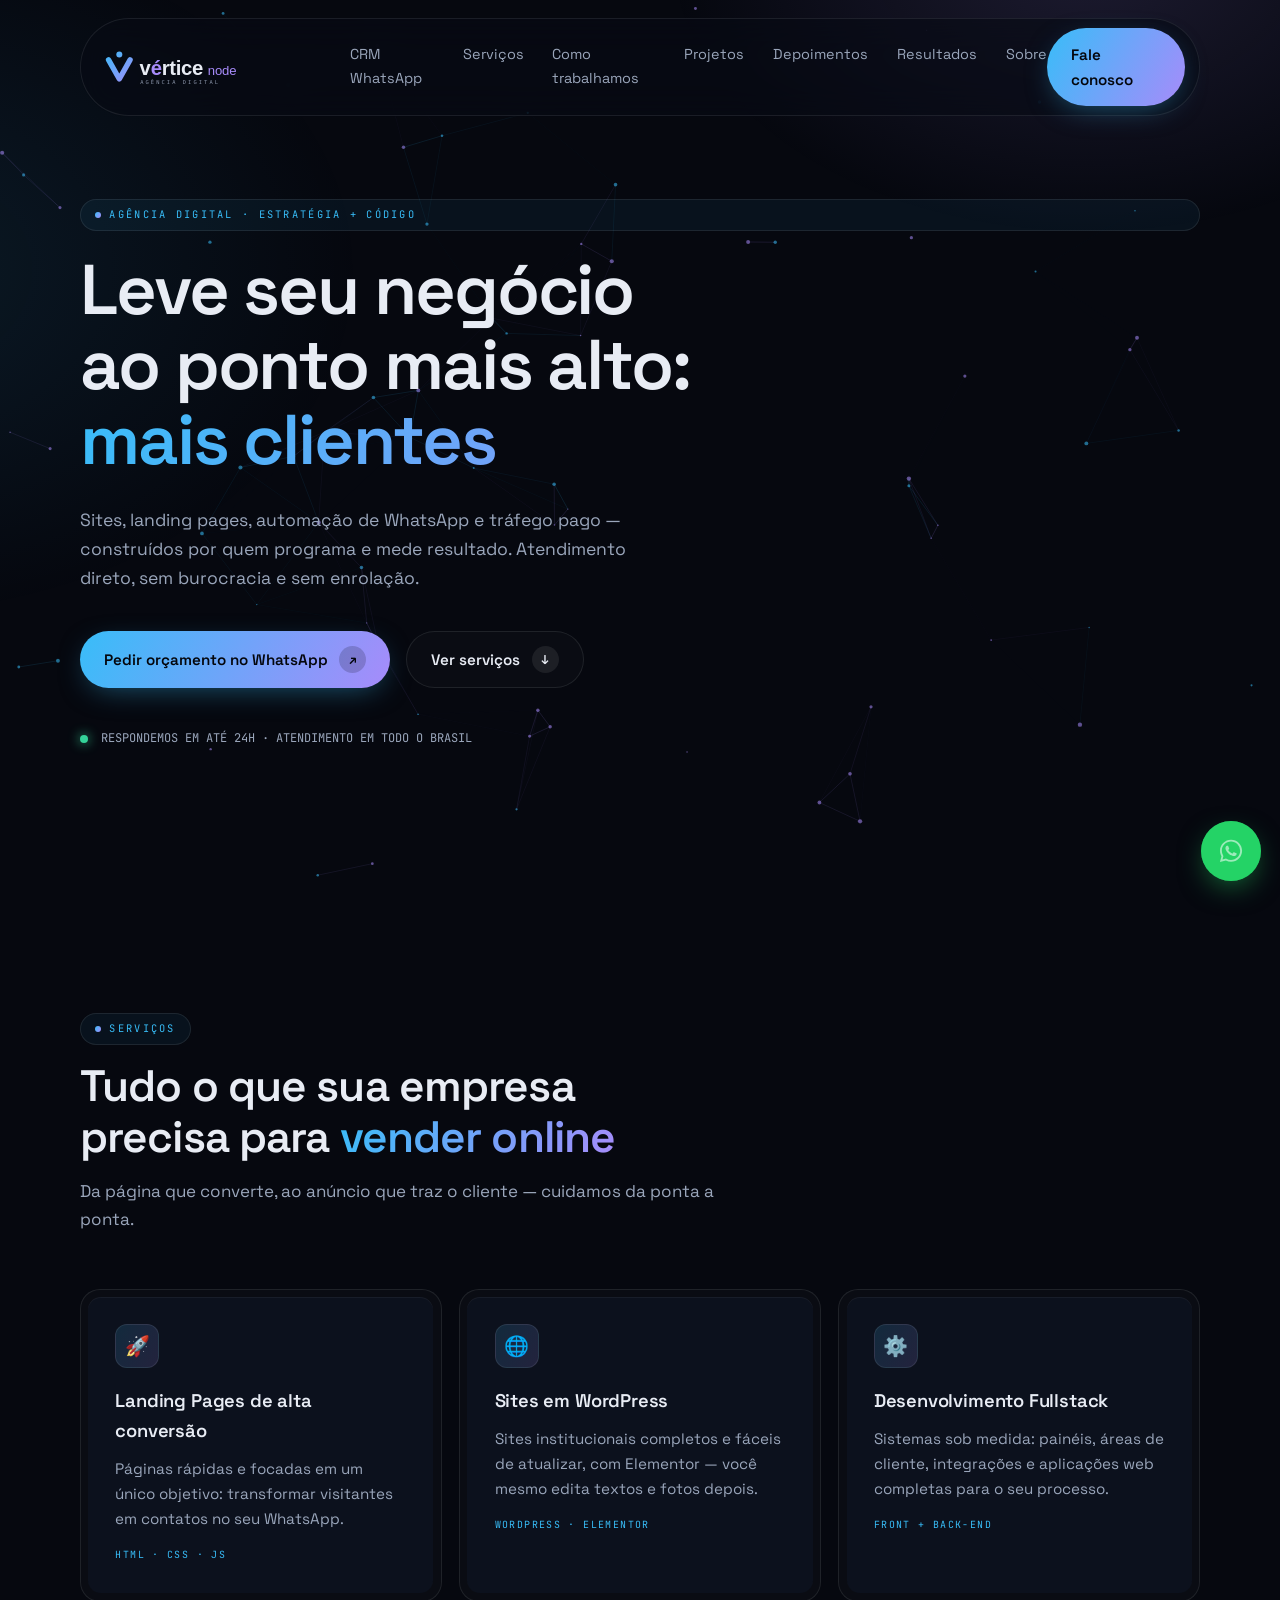
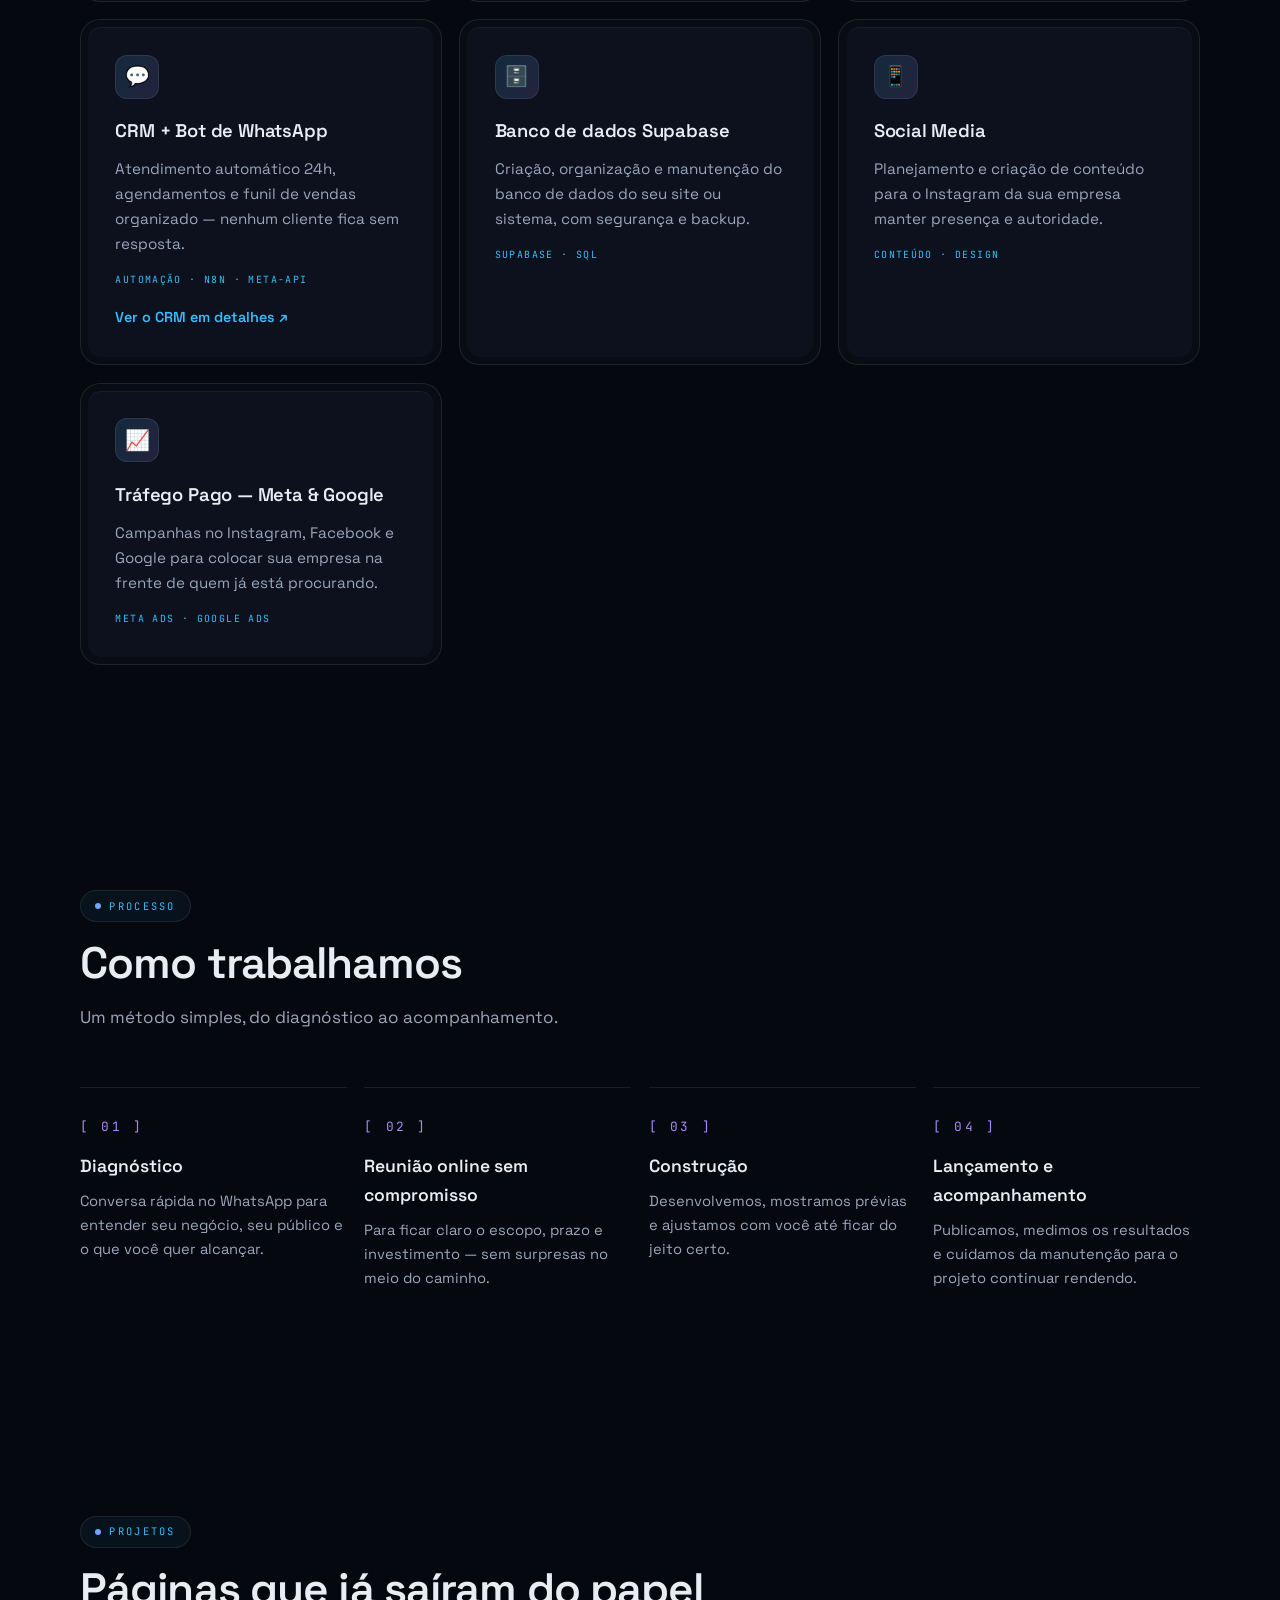
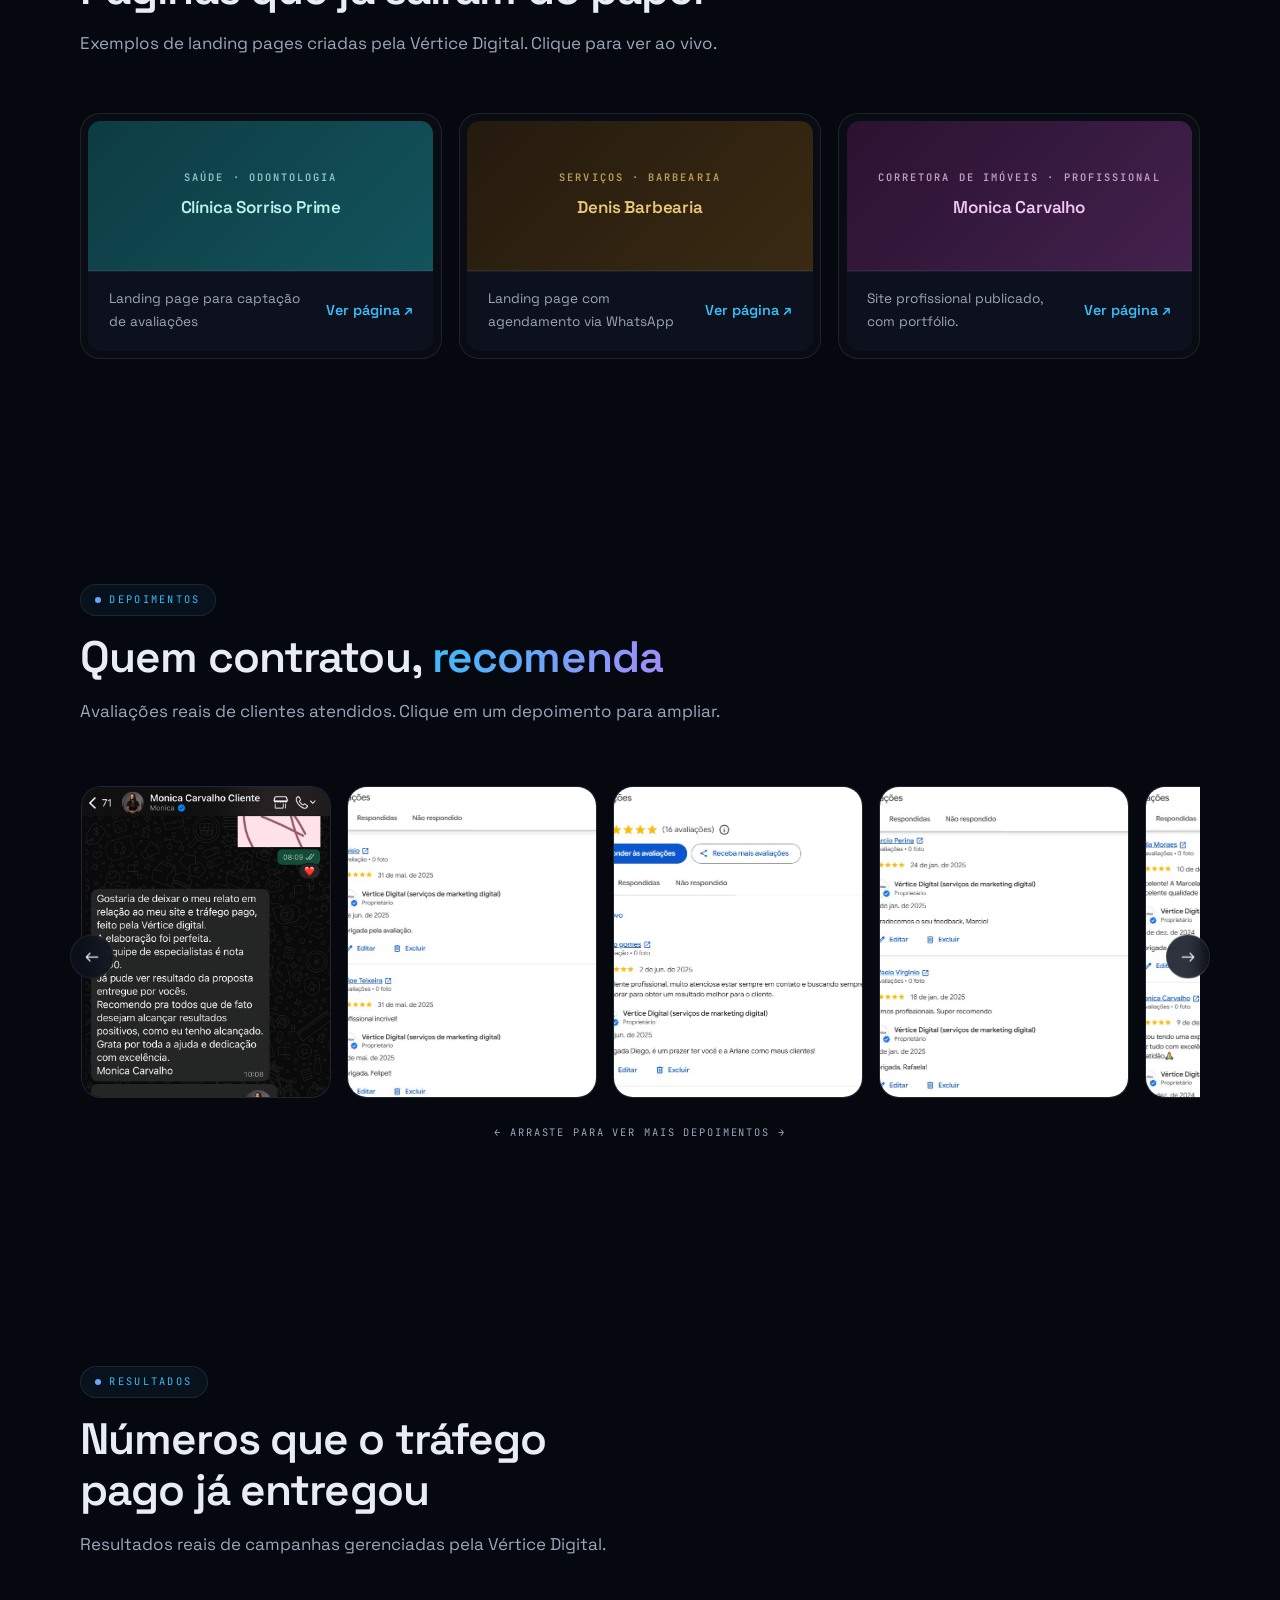
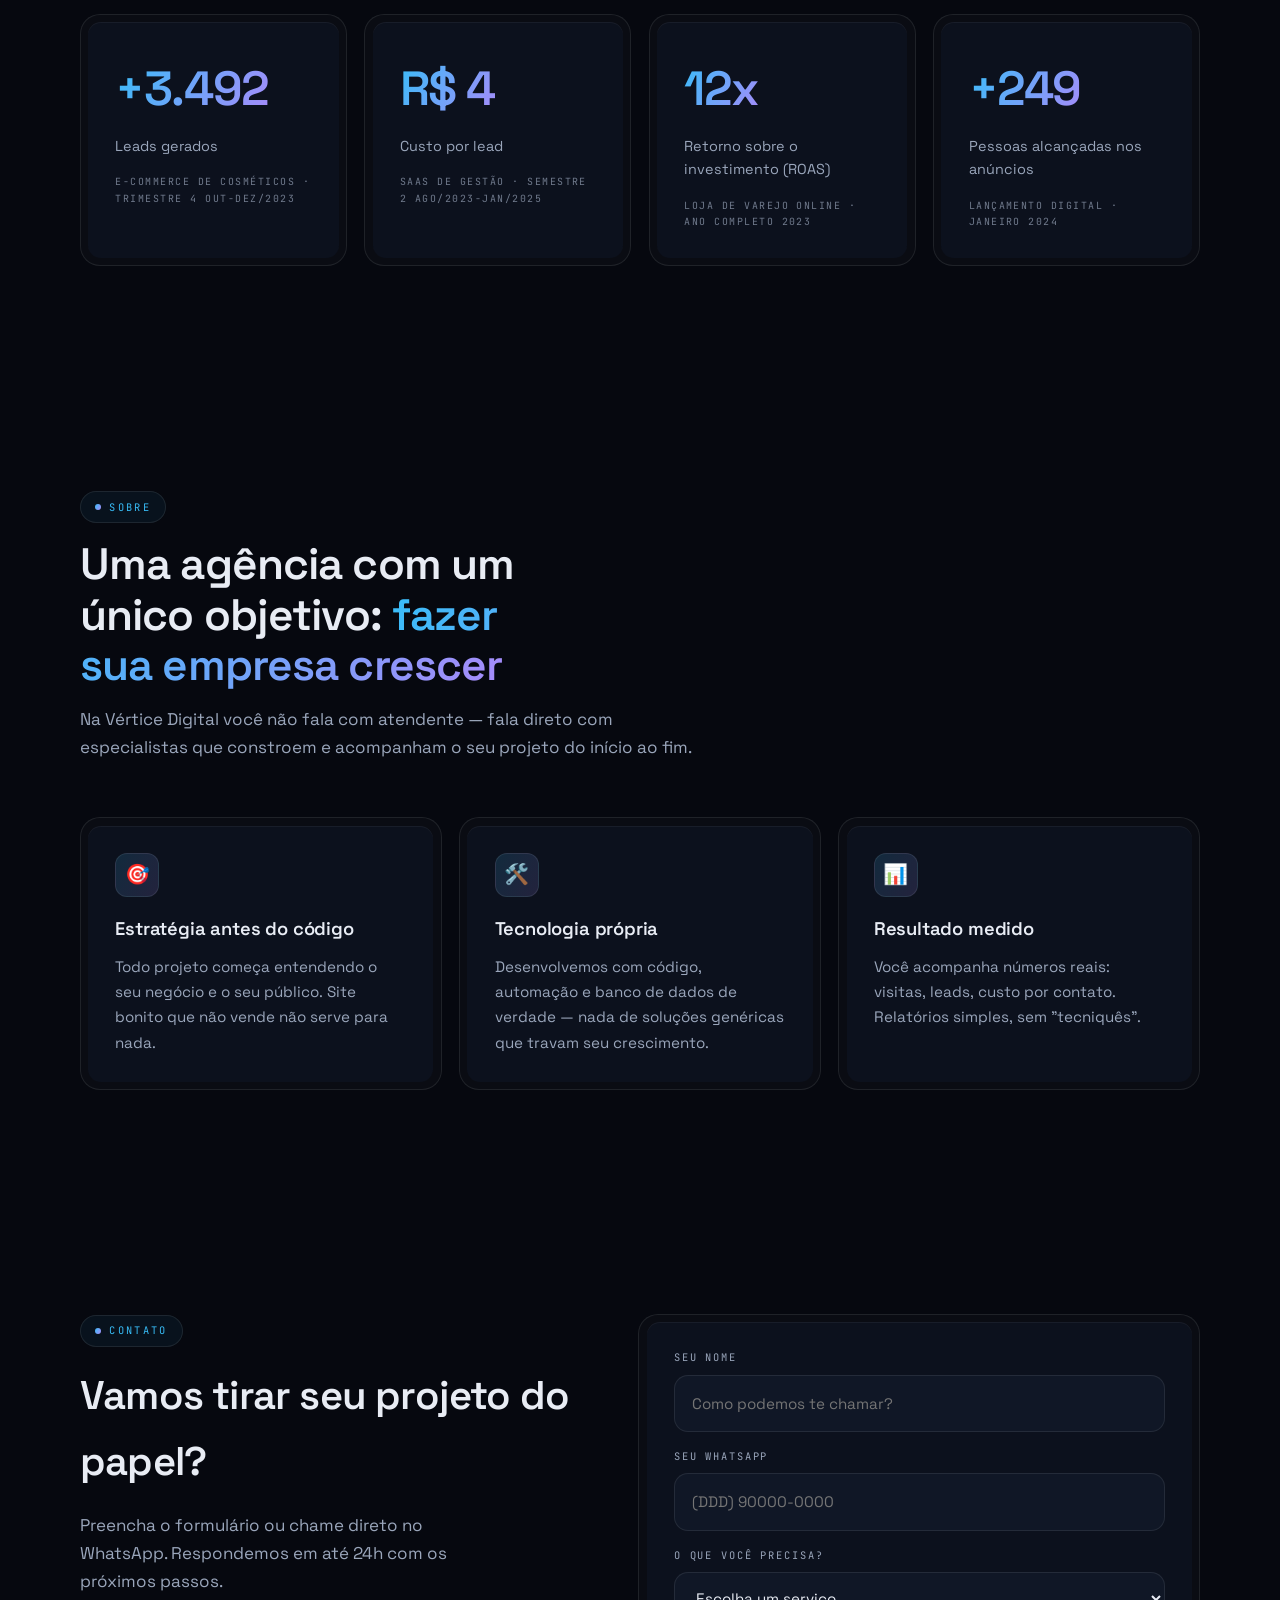
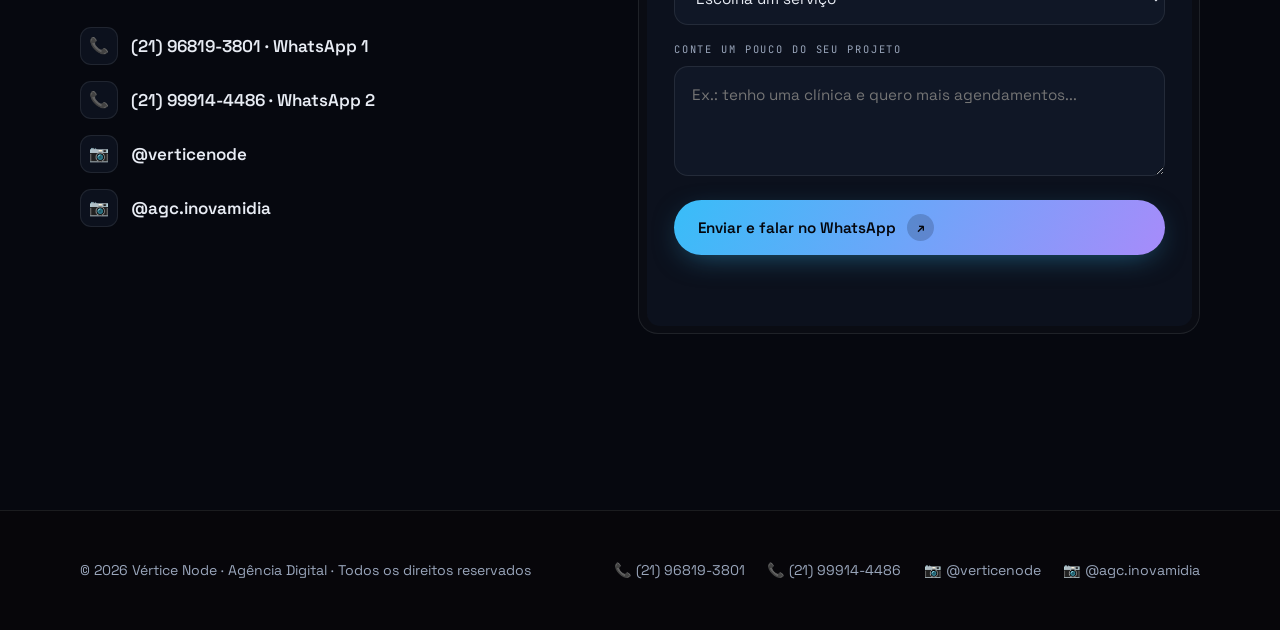
==== commit d5cc8201: "add crm" ====
--- a/index.html
+++ b/index.html
@@ -46,6 +46,7 @@
     </a>
 
     <nav class="nav-links" aria-label="Menu principal">
+      <a href="crm.html">CRM WhatsApp</a>
       <a href="#servicos">Serviços</a>
       <a href="#processo">Como trabalhamos</a>
       <a href="#projetos">Projetos</a>
@@ -64,6 +65,7 @@
 
   <!-- Menu de tela cheia do celular -->
   <nav class="mobile-menu" id="mobileMenu" aria-label="Menu do celular">
+    <a href="crm.html">CRM WhatsApp</a>
     <a href="#servicos">Serviços</a>
     <a href="#processo">Como trabalhamos</a>
     <a href="#projetos">Projetos</a>
@@ -107,7 +109,7 @@
     <div class="section-head">
       <span class="eyebrow">Serviços</span>
       <h2>Tudo o que sua empresa precisa para <span class="grad-text">vender online</span></h2>
-      <p>Da página que converte ao anúncio que traz o cliente — cuidamos da ponta a ponta.</p>
+      <p>Da página que converte, ao anúncio que traz o cliente — cuidamos da ponta a ponta.</p>
     </div>
 
     <div class="services-grid">
@@ -133,11 +135,12 @@
       </div></article>
 
       <article class="card"><div class="card-inner">
-        <div class="card-ico">💬</div>
-        <h3>CRM + Bot de WhatsApp</h3>
-        <p>Atendimento automático 24h, agendamentos e funil de vendas organizado — nenhum cliente fica sem resposta.</p>
-        <span class="tag">Automação · n8n · Meta-API</span>
-      </div></article>
+  <div class="card-ico">💬</div>
+  <h3>CRM + Bot de WhatsApp</h3>
+  <p>Atendimento automático 24h, agendamentos e funil de vendas organizado — nenhum cliente fica sem resposta.</p>
+  <span class="tag">Automação · n8n · Meta-API</span>
+  <a href="crm.html" style="display:inline-block;margin-top:.9rem;color:var(--bit-0);font-size:.9rem;font-weight:600;">Ver o CRM em detalhes ↗</a>
+  </div></article>
 
       <article class="card"><div class="card-inner">
         <div class="card-ico">🗄️</div>
@@ -392,10 +395,10 @@
             <span class="ci">📞</span> (21) 99914-4486 · WhatsApp 2
           </a>
           <!-- 📷 Instagrans da agência/equipe -->
-          <a href="https://instagram.com/sm.victory.91" target="_blank" rel="noopener">
-            <span class="ci">📷</span> @sm.victory.91
+          <a href="https://instagram.com/verticenode" target="_blank" rel="noopener">
+            <span class="ci">📷</span> @verticenode
           </a>
-          <a href="https://instagram.com/andradearte_" target="_blank" rel="noopener">
+          <a href="https://instagram.com/agc.inovamidia" target="_blank" rel="noopener">
             <span class="ci">📷</span> @agc.inovamidia
           </a>
         </div>
@@ -449,8 +452,8 @@
       <div class="socials">
         <a href="https://wa.me/5521968193801" target="_blank" rel="noopener">📞 (21) 96819-3801</a>
         <a href="https://wa.me/5521999144486" target="_blank" rel="noopener">📞 (21) 99914-4486</a>
-        <a href="https://instagram.com/sm.victory.91" target="_blank" rel="noopener">📷 @sm.victory.91</a>
-        <a href="https://instagram.com/SEU_PERFIL_2" target="_blank" rel="noopener">📷 @agc.inovamidia</a>
+        <a href="https://instagram.com/verticenode" target="_blank" rel="noopener">📷 @verticenode</a>
+        <a href="https://instagram.com/agc.inovamidia" target="_blank" rel="noopener">📷 @agc.inovamidia</a>
       </div>
     </div>
   </footer>
--- a/styles.css
+++ b/styles.css
@@ -324,6 +324,92 @@
 .result .label{ color:var(--muted); font-size:.9rem; margin-top:.4rem; }
 .result .src{ font-family:var(--font-mono); font-size:.62rem; letter-spacing:.15em; text-transform:uppercase; color:var(--muted); opacity:.7; margin-top:1rem; display:block; }
 
+/* ---------- 9b. DEPOIMENTOS (carrossel + lightbox) ---------- */
+.depo-wrap{ position:relative; }
+/* Trilho horizontal com "encaixe" (scroll-snap): desliza suave e
+   para sempre alinhado no card. No celular, arrasta com o dedo. */
+.depo-slider{
+  display:flex; gap:1rem;
+  overflow-x:auto;
+  scroll-snap-type:x mandatory;
+  scroll-behavior:smooth;
+  padding:.3rem .3rem 1rem;
+  scrollbar-width:thin;                       /* barra fininha (Firefox) */
+  scrollbar-color:var(--surface-2) transparent;
+  -webkit-overflow-scrolling:touch;           /* inércia no iOS */
+}
+.depo-slider::-webkit-scrollbar{ height:6px; }
+.depo-slider::-webkit-scrollbar-thumb{ background:var(--surface-2); border-radius:999px; }
+ 
+.depo-slide{
+  flex:0 0 250px;                 /* largura fixa do card; o resto rola */
+  scroll-snap-align:start;
+  aspect-ratio:4/5;               /* formato vertical, típico de print */
+  border:1px solid var(--line); border-radius:var(--radius);
+  background:var(--surface);
+  overflow:hidden;
+  transition:transform .5s var(--ease), border-color .5s var(--ease);
+}
+.depo-slide:hover{ transform:translateY(-4px); border-color:rgba(56,189,248,.35); }
+.depo-slide img{
+  width:100%; height:100%;
+  object-fit:cover;               /* preenche o card sem distorcer */
+  object-position:top;            /* prints: o começo do texto importa mais */
+  cursor:zoom-in;
+  display:block;
+}
+/* Placeholder (antes de você colocar as imagens) */
+.depo-vazio{
+  display:grid; place-content:center; text-align:center;
+  border-style:dashed; color:var(--muted);
+  font-size:.85rem; line-height:1.5; cursor:default;
+}
+.depo-dica{
+  text-align:center; margin-top:.6rem;
+  font-family:var(--font-mono); font-size:.65rem; letter-spacing:.18em;
+  text-transform:uppercase; color:var(--muted);
+}
+ 
+/* Setas de navegação (desktop) */
+.depo-seta{
+  position:absolute; top:50%; translate:0 -60%;
+  z-index:5;
+  width:44px; height:44px; border-radius:50%;
+  display:grid; place-items:center; font-size:1.1rem;
+  background:rgba(12,17,29,.85); color:var(--ink);
+  border:1px solid var(--line);
+  backdrop-filter:blur(8px);
+  transition:transform .4s var(--ease), border-color .4s var(--ease);
+}
+.depo-seta:hover{ transform:scale(1.1); border-color:var(--bit-0); }
+.depo-ant{ left:-.6rem; }
+.depo-prox{ right:-.6rem; }
+ 
+/* Lightbox (depoimento ampliado em tela cheia) */
+.lightbox{
+  position:fixed; inset:0; z-index:80;
+  display:grid; place-items:center; padding:1.5rem;
+  background:rgba(4,6,12,.9);
+  backdrop-filter:blur(14px); -webkit-backdrop-filter:blur(14px);
+  opacity:0; pointer-events:none;
+  transition:opacity .4s var(--ease);
+}
+.lightbox.aberto{ opacity:1; pointer-events:auto; }
+.lightbox img{
+  width:min(92vw, 640px); height:auto; max-height:85vh;
+  border-radius:16px; border:1px solid var(--line);
+  box-shadow:0 30px 80px -20px rgba(0,0,0,.8);
+  object-fit:contain;
+}
+.lightbox-fechar{
+  position:absolute; top:1.2rem; right:1.2rem;
+  width:44px; height:44px; border-radius:50%;
+  display:grid; place-items:center; font-size:1.1rem;
+  background:var(--surface); color:var(--ink);
+  border:1px solid var(--line);
+}
+.lightbox-fechar:hover{ border-color:var(--bit-0); }
+
 /* ---------- 10. SOBRE ---------- */
 /* A seção Sobre reaproveita o grid e os cards de .services-grid,
    então não precisa de estilos próprios. */
@@ -431,6 +517,11 @@
   .nav-burger{ display:block; }           /* mostra hambúrguer */
   .contact-wrap{ grid-template-columns:1fr; gap:2.2rem; }
   .hero{ padding-top:6rem; }
+
+   /* DEPOIMENTOS: no celular as setas somem (desliza com o dedo,
+     que é o gesto natural) e o card fica um pouco menor */
+  .depo-seta{ display:none; }
+  .depo-slide{ flex-basis:210px; }
  
   /* PORTFÓLIO: no celular, texto em cima e link embaixo (empilhados),
      em vez de disputarem a mesma linha */
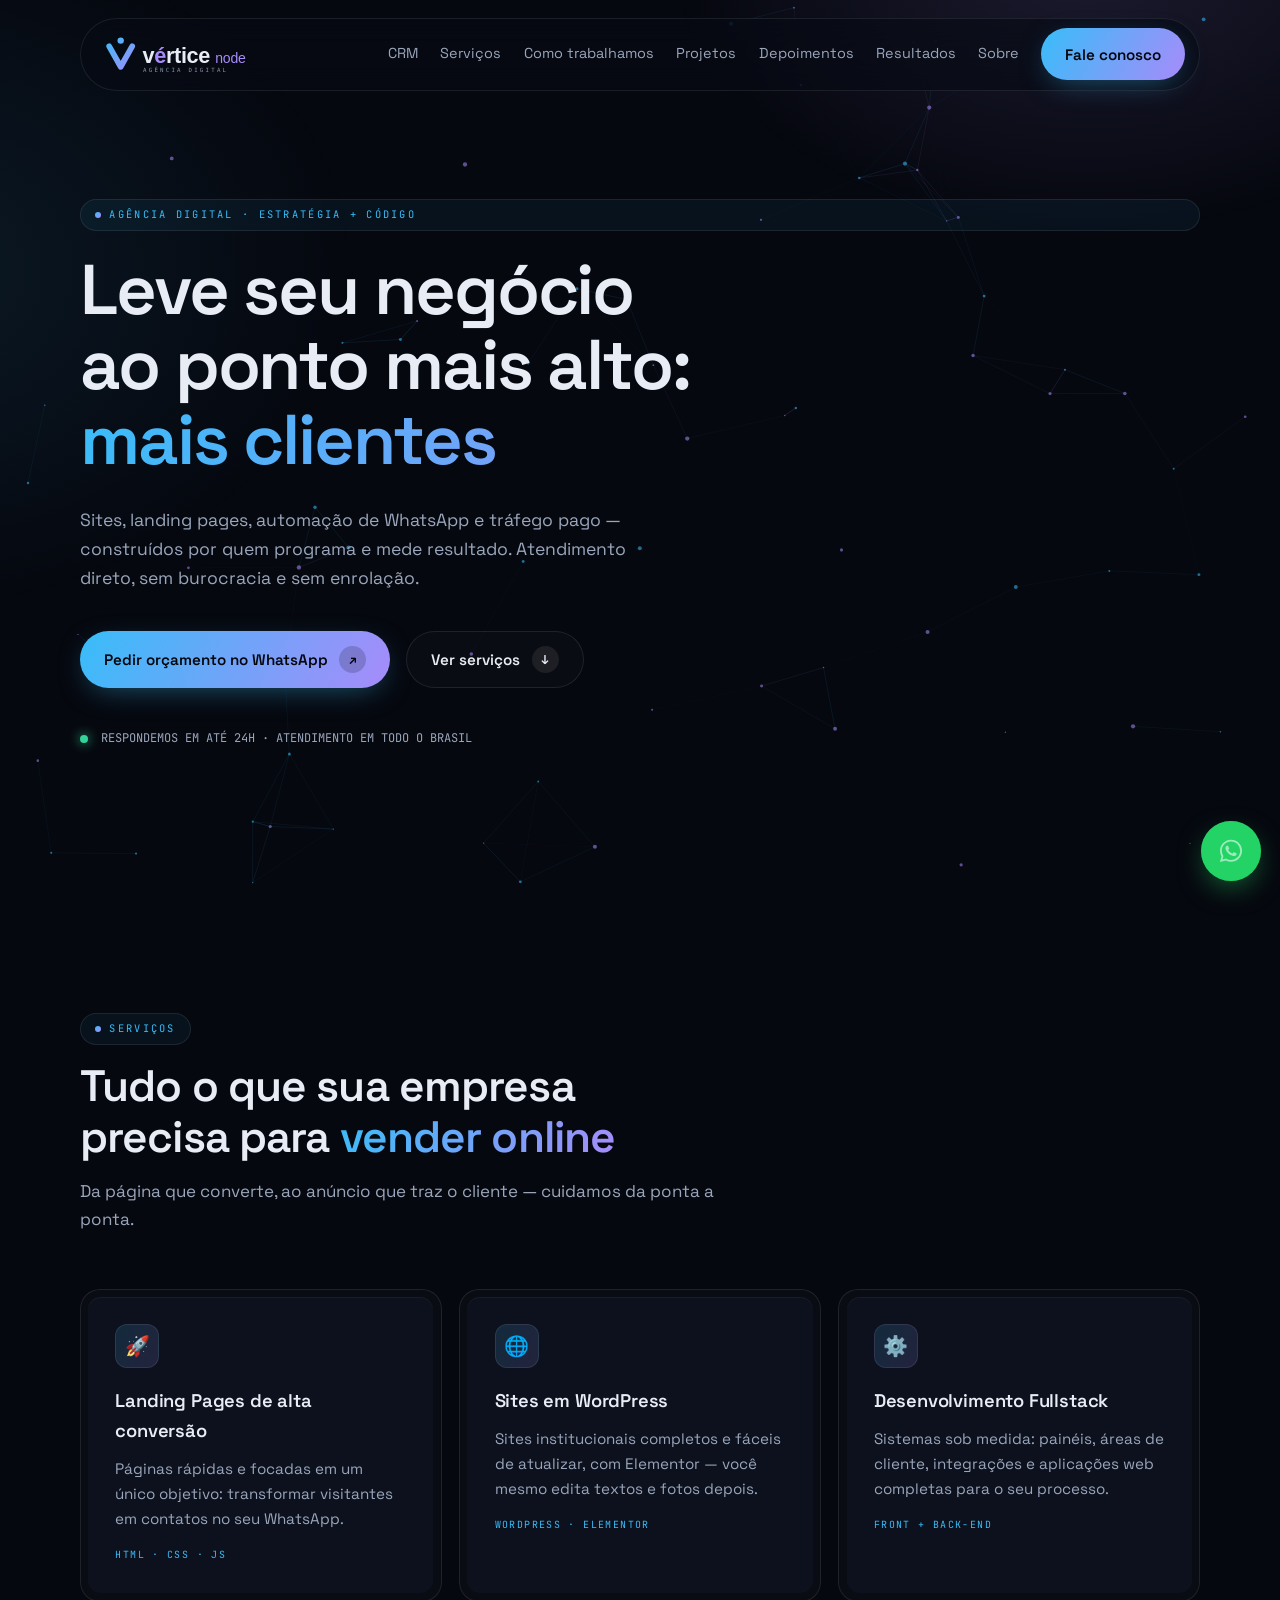
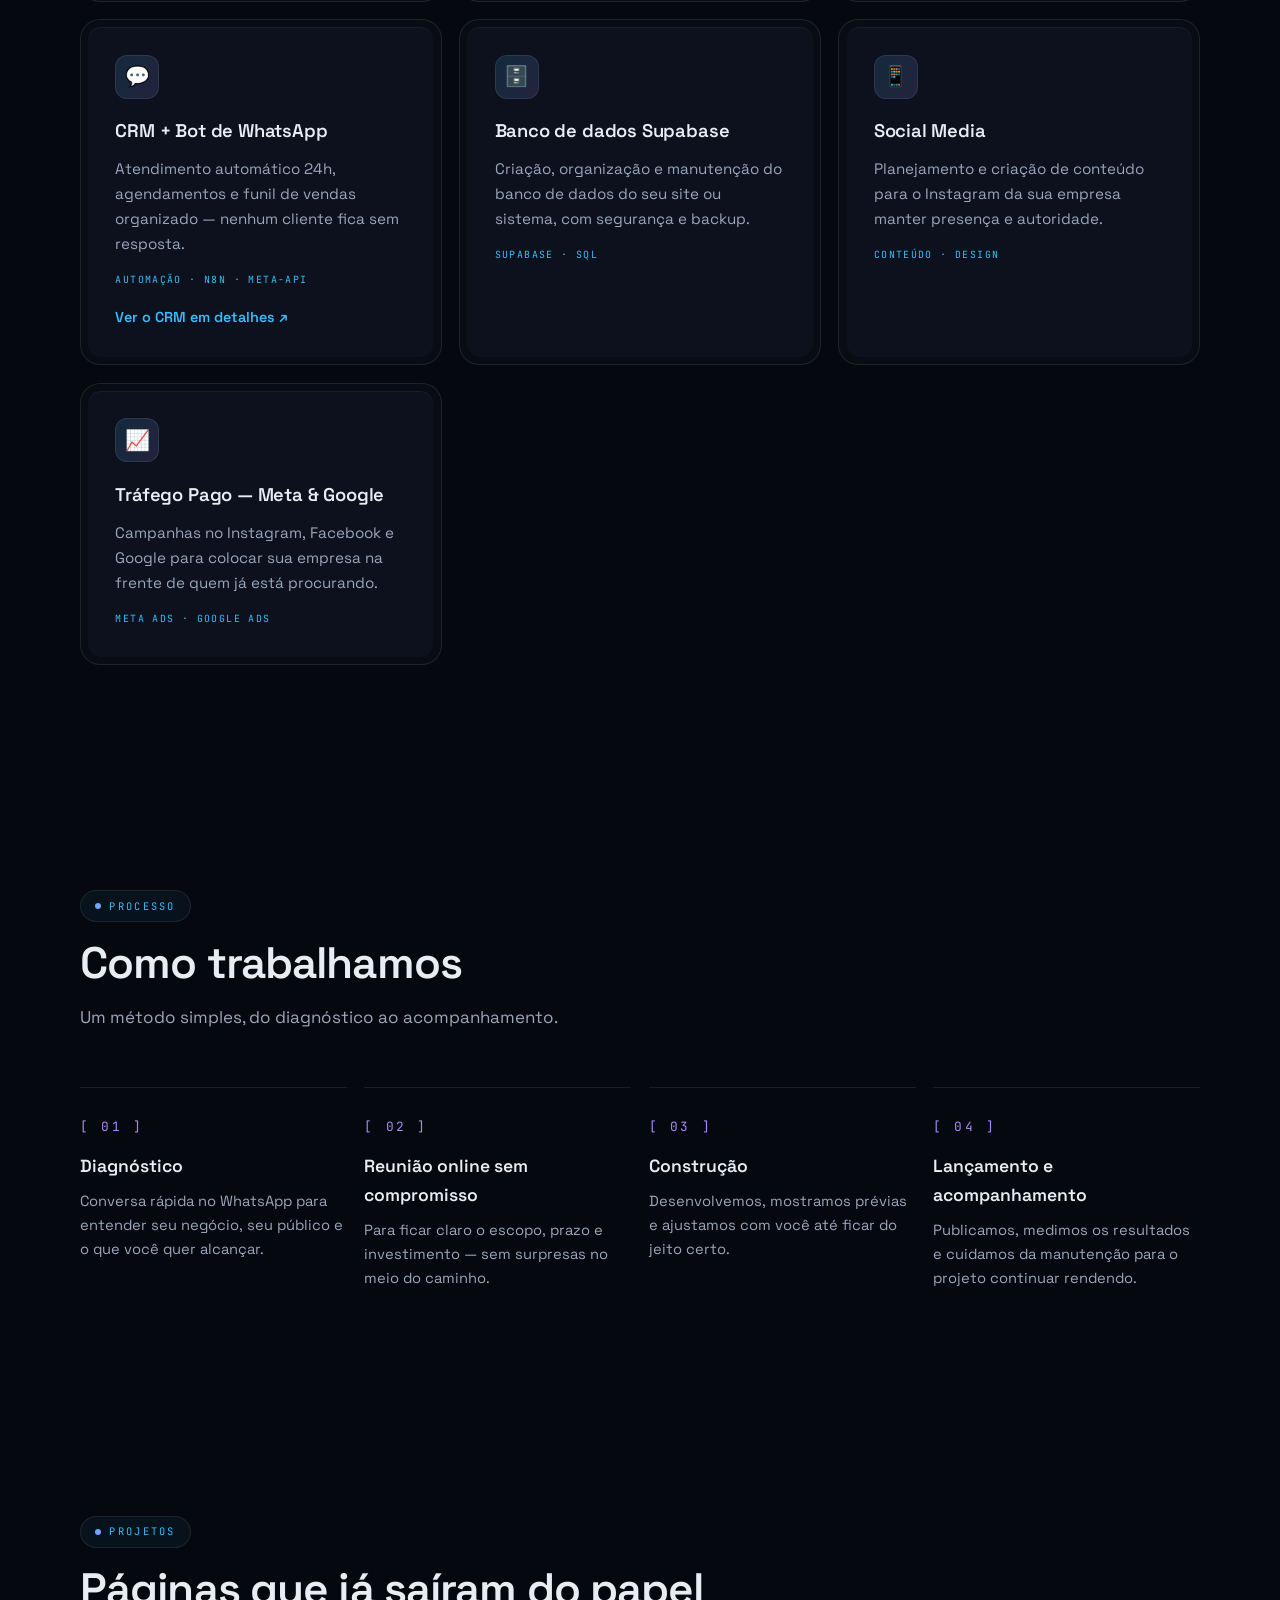
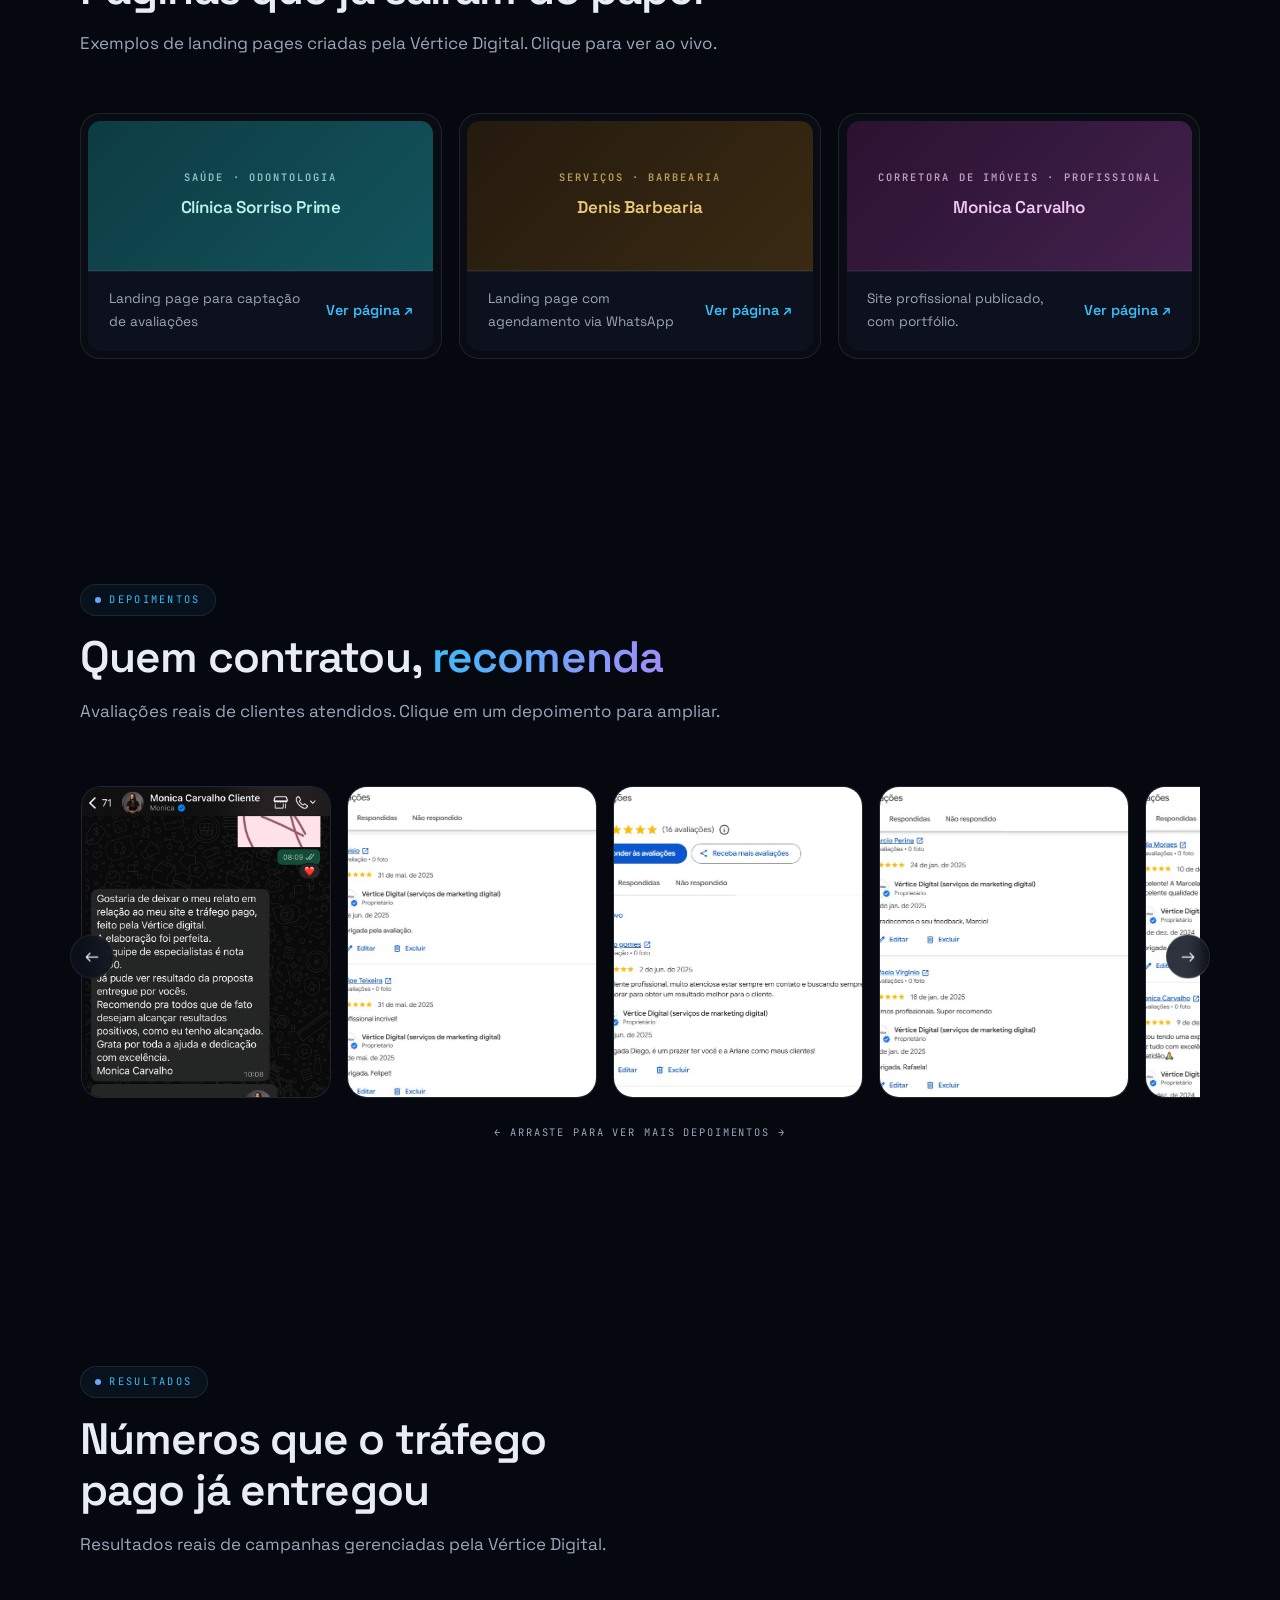
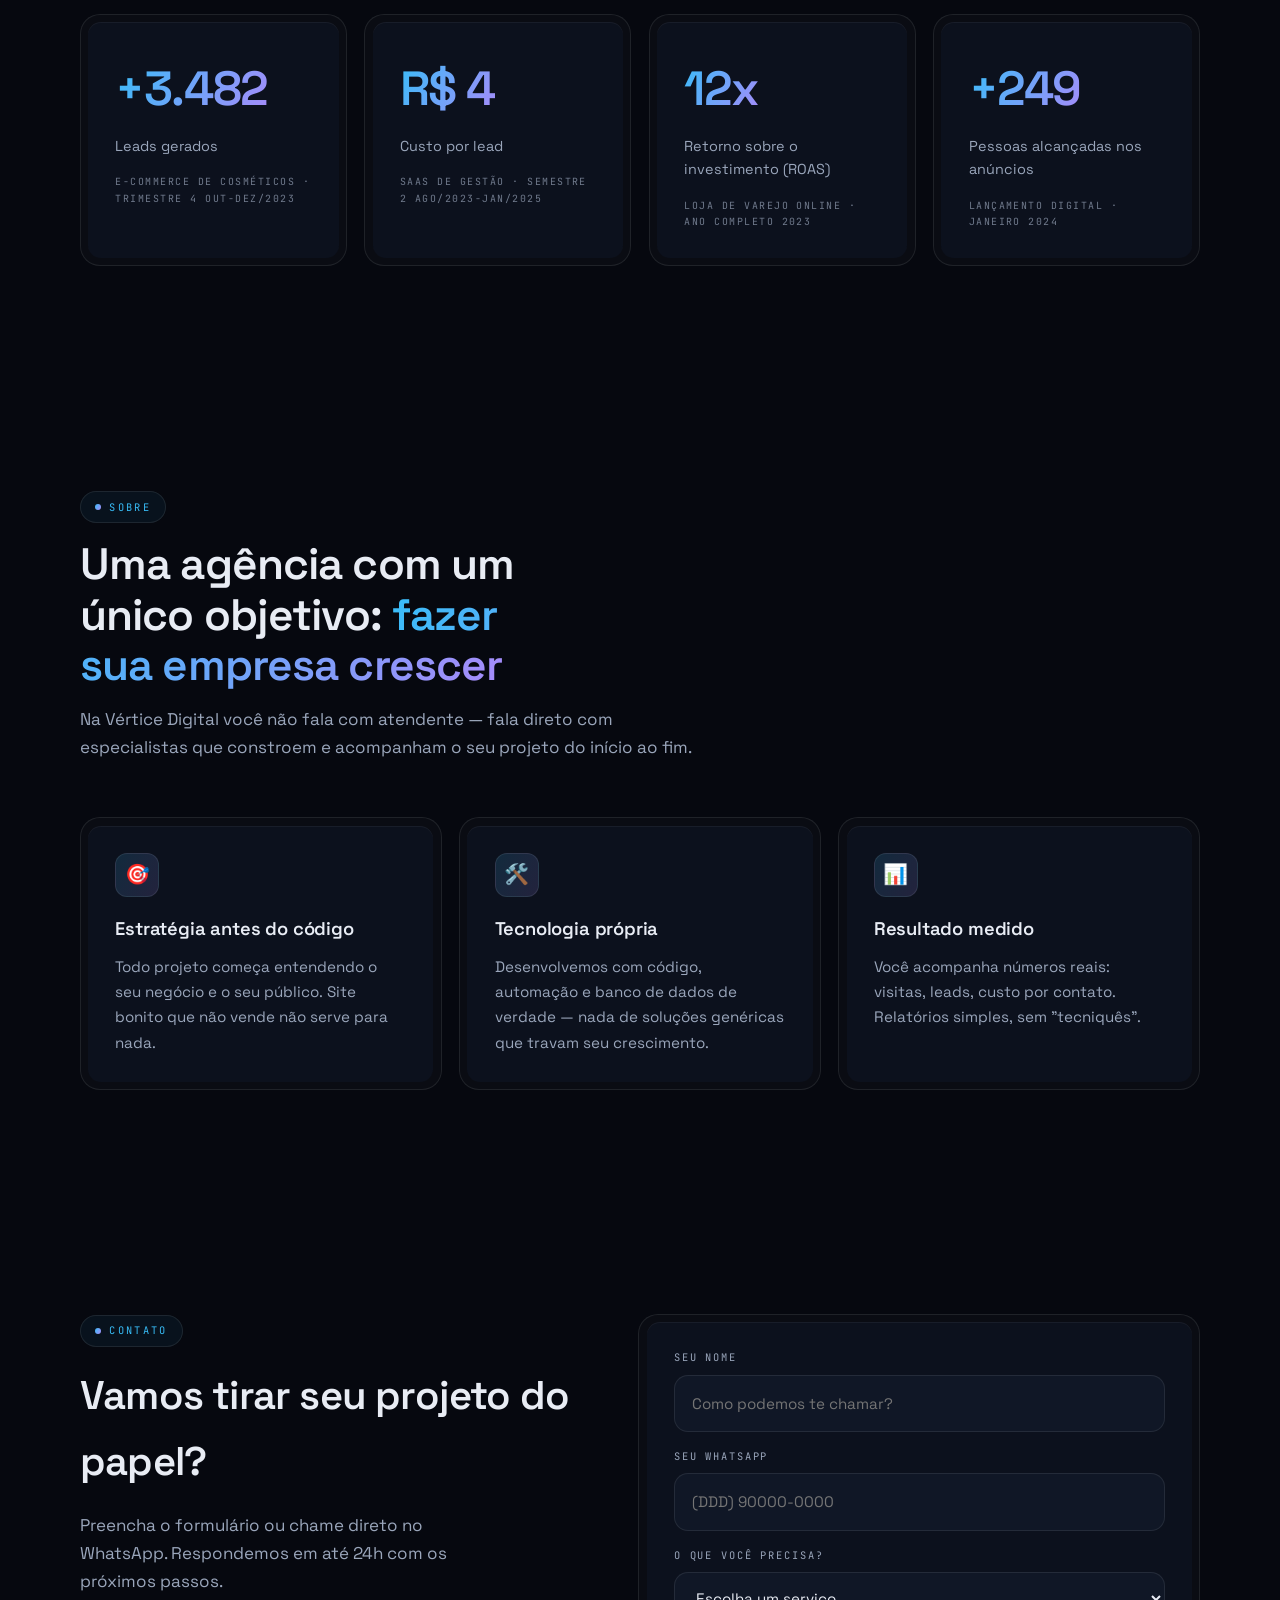
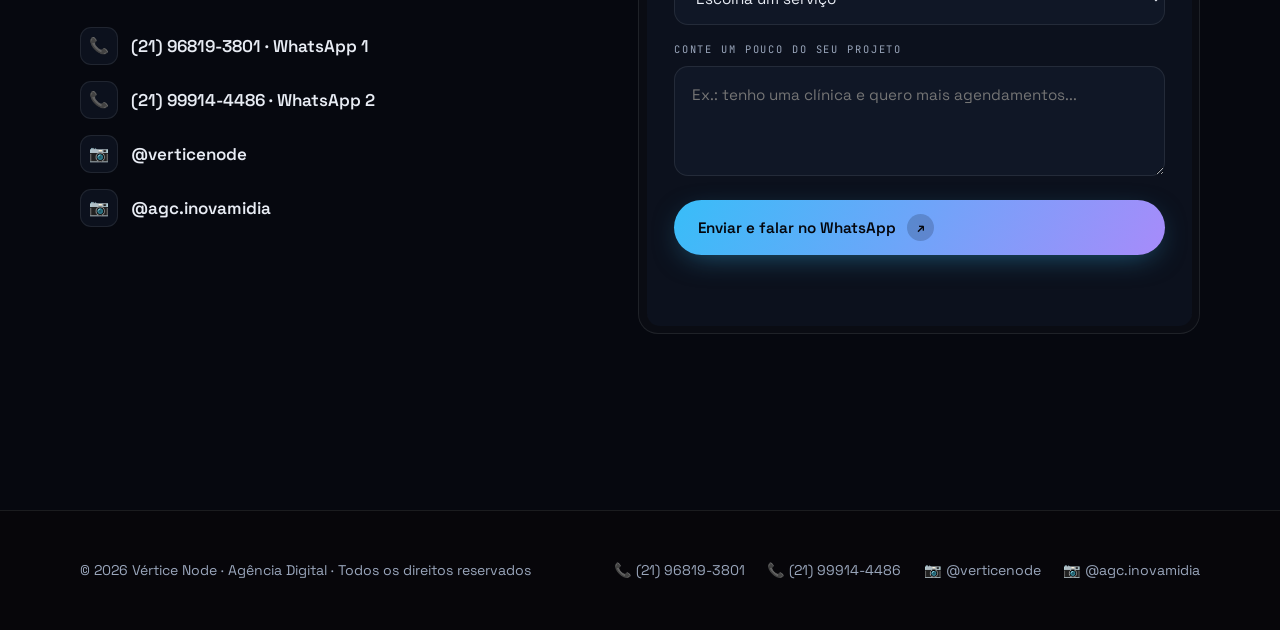
==== commit cbad3d50: "changes crm html css" ====
--- a/index.html
+++ b/index.html
@@ -46,14 +46,14 @@
     </a>
 
     <nav class="nav-links" aria-label="Menu principal">
-      <a href="crm.html">CRM WhatsApp</a>
-      <a href="#servicos">Serviços</a>
-      <a href="#processo">Como trabalhamos</a>
-      <a href="#projetos">Projetos</a>
-      <a href="#depoimentos">Depoimentos</a>
-      <a href="#resultados">Resultados</a>
-      <a href="#sobre">Sobre</a>
-    </nav>
+  <a href="crm.html">CRM</a>
+  <a href="#servicos">Serviços</a>
+  <a href="#processo">Como trabalhamos</a>
+  <a href="#projetos">Projetos</a>
+  <a href="#depoimentos">Depoimentos</a>
+  <a href="#resultados">Resultados</a>
+  <a href="#sobre">Sobre</a>
+</nav>
 
     <a class="btn btn-primary nav-cta" href="#contato">Fale conosco</a>
 
@@ -65,15 +65,15 @@
 
   <!-- Menu de tela cheia do celular -->
   <nav class="mobile-menu" id="mobileMenu" aria-label="Menu do celular">
-    <a href="crm.html">CRM WhatsApp</a>
-    <a href="#servicos">Serviços</a>
-    <a href="#processo">Como trabalhamos</a>
-    <a href="#projetos">Projetos</a>
-    <a href="#depoimentos">Depoimentos</a>
-    <a href="#resultados">Resultados</a>
-    <a href="#sobre">Sobre</a>
-    <a href="#contato">Fale conosco</a>
-  </nav>
+  <a href="crm.html">CRM WhatsApp</a>
+  <a href="#servicos">Serviços</a>
+  <a href="#processo">Como trabalhamos</a>
+  <a href="#projetos">Projetos</a>
+  <a href="#depoimentos">Depoimentos</a>
+  <a href="#resultados">Resultados</a>
+  <a href="#sobre">Sobre</a>
+  <a href="#contato">Fale conosco</a>
+</nav>
 
   <!-- ===================== HERO ===================== -->
   <section class="hero container">
@@ -140,7 +140,7 @@
   <p>Atendimento automático 24h, agendamentos e funil de vendas organizado — nenhum cliente fica sem resposta.</p>
   <span class="tag">Automação · n8n · Meta-API</span>
   <a href="crm.html" style="display:inline-block;margin-top:.9rem;color:var(--bit-0);font-size:.9rem;font-weight:600;">Ver o CRM em detalhes ↗</a>
-  </div></article>
+</div></article>
 
       <article class="card"><div class="card-inner">
         <div class="card-ico">🗄️</div>
--- a/styles.css
+++ b/styles.css
@@ -161,8 +161,8 @@
 }
 .nav-logo{ display:flex; align-items:center; gap:.6rem; font-weight:600; font-size:1.1rem; letter-spacing:-.02em; }
 .nav-logo svg{ width:30px; height:30px; }
-.nav-links{ display:flex; gap:1.8rem; font-size:.9rem; color:var(--muted); }
-.nav-links a{ transition:color .4s var(--ease); }
+.nav-links{ display:flex; gap:1.4rem; font-size:.9rem; color:var(--muted); }
+.nav-links a{ white-space:nowrap; transition:color .4s var(--ease); }
 .nav-links a:hover{ color:var(--ink); }
 .nav-cta{ display:inline-flex; }
 /* Hambúrguer (só aparece no celular — ver @media no fim) */
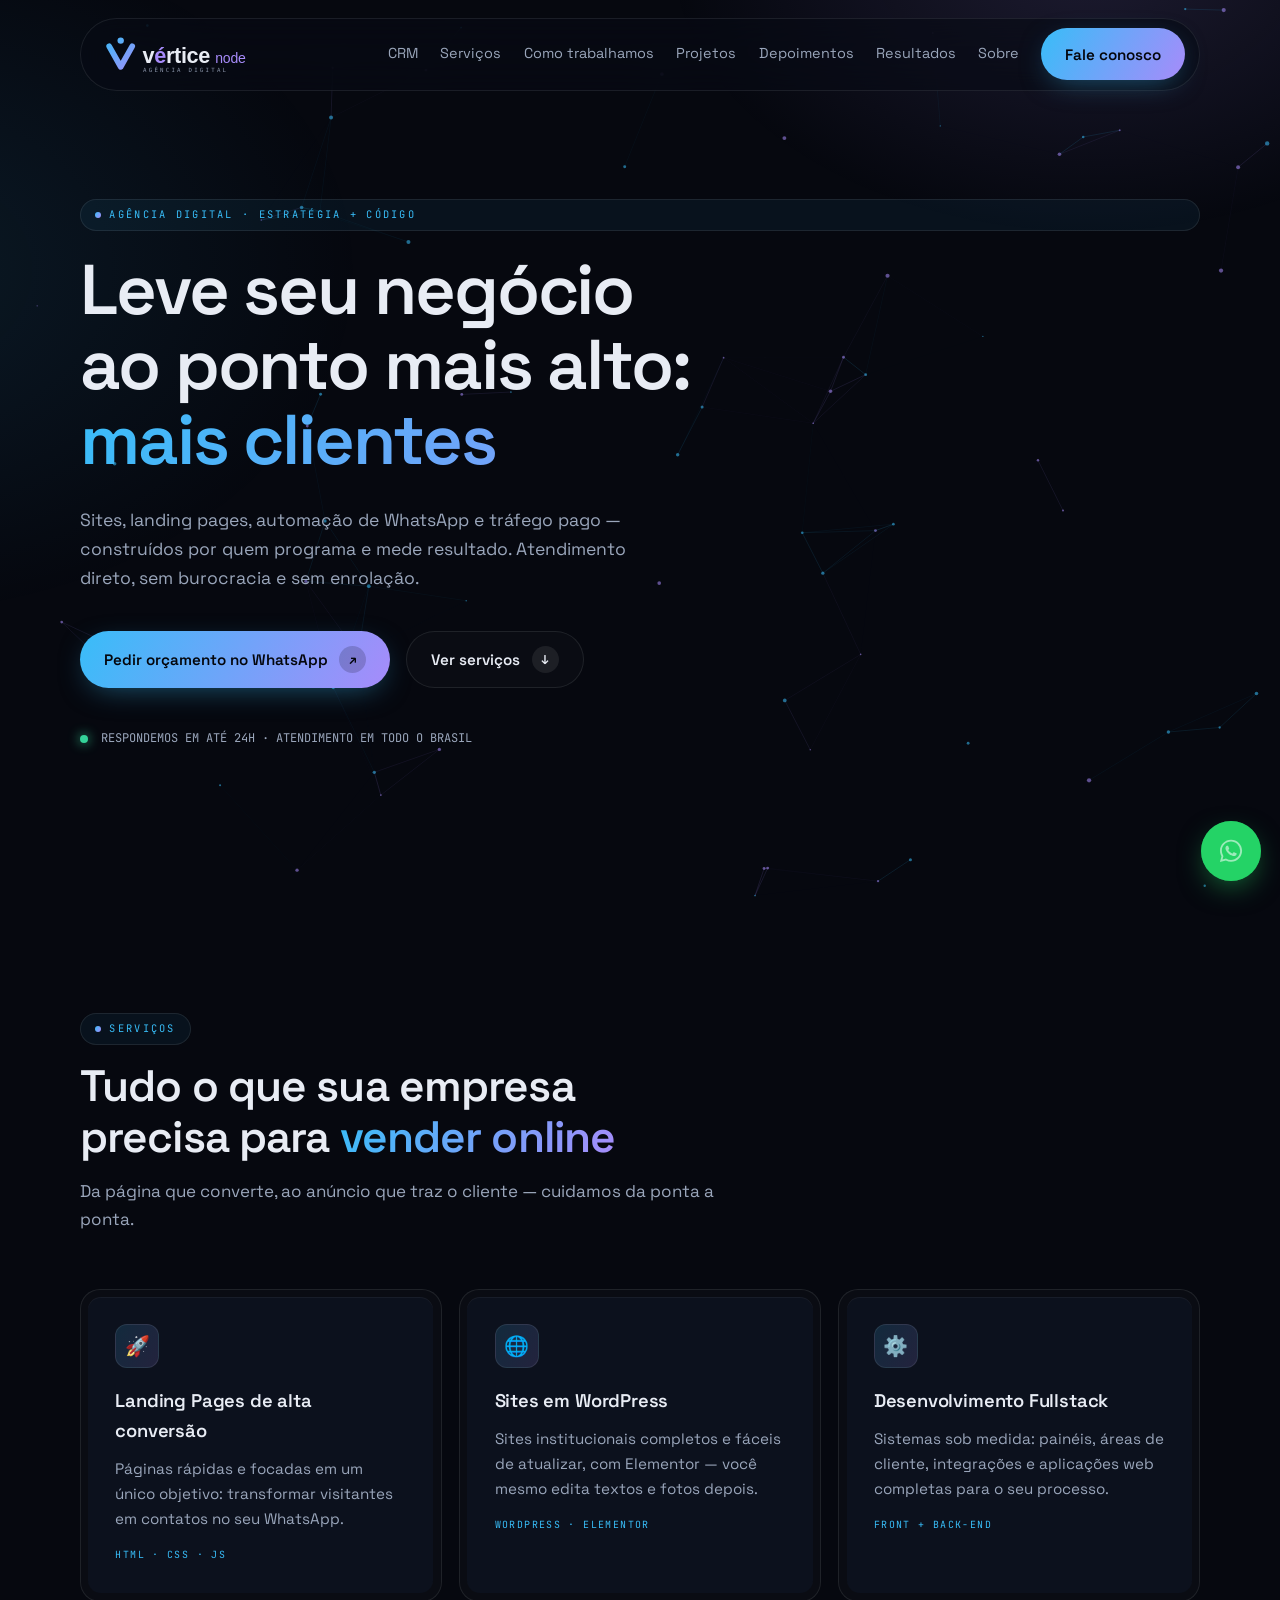
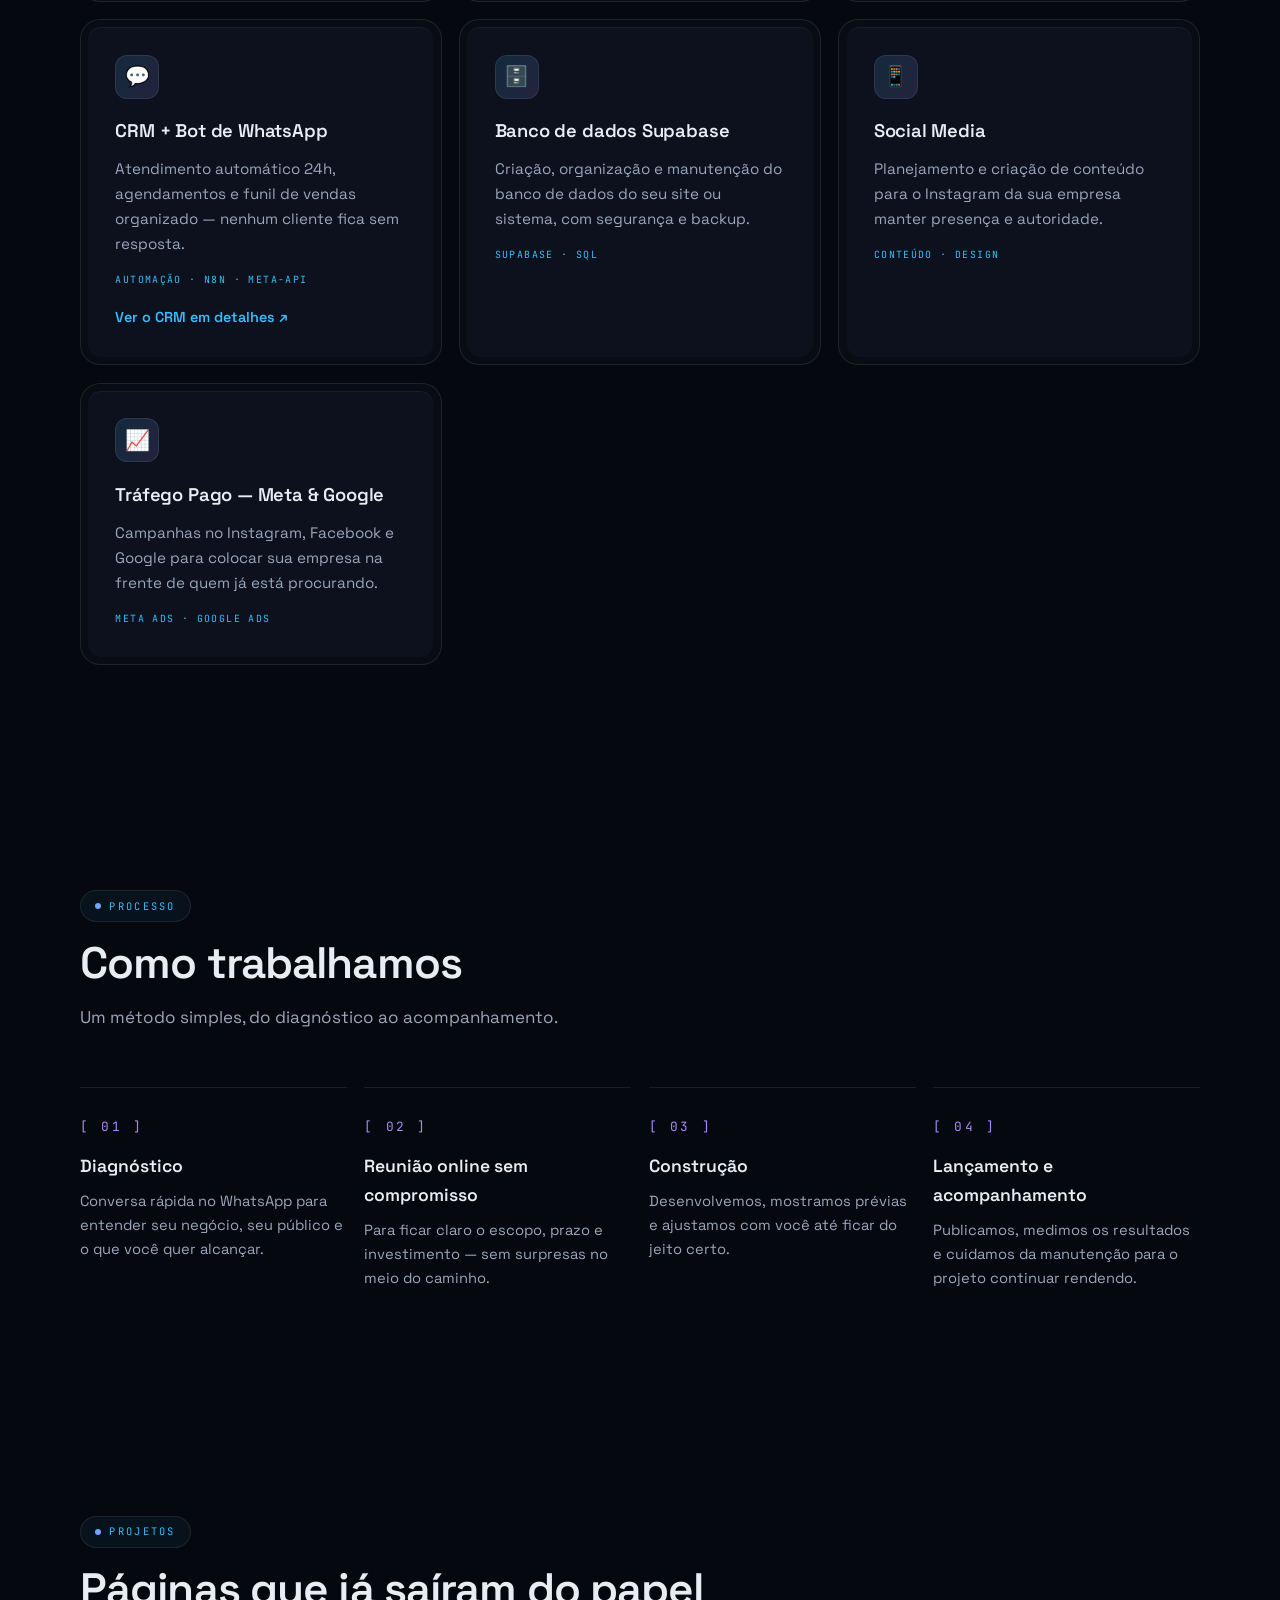
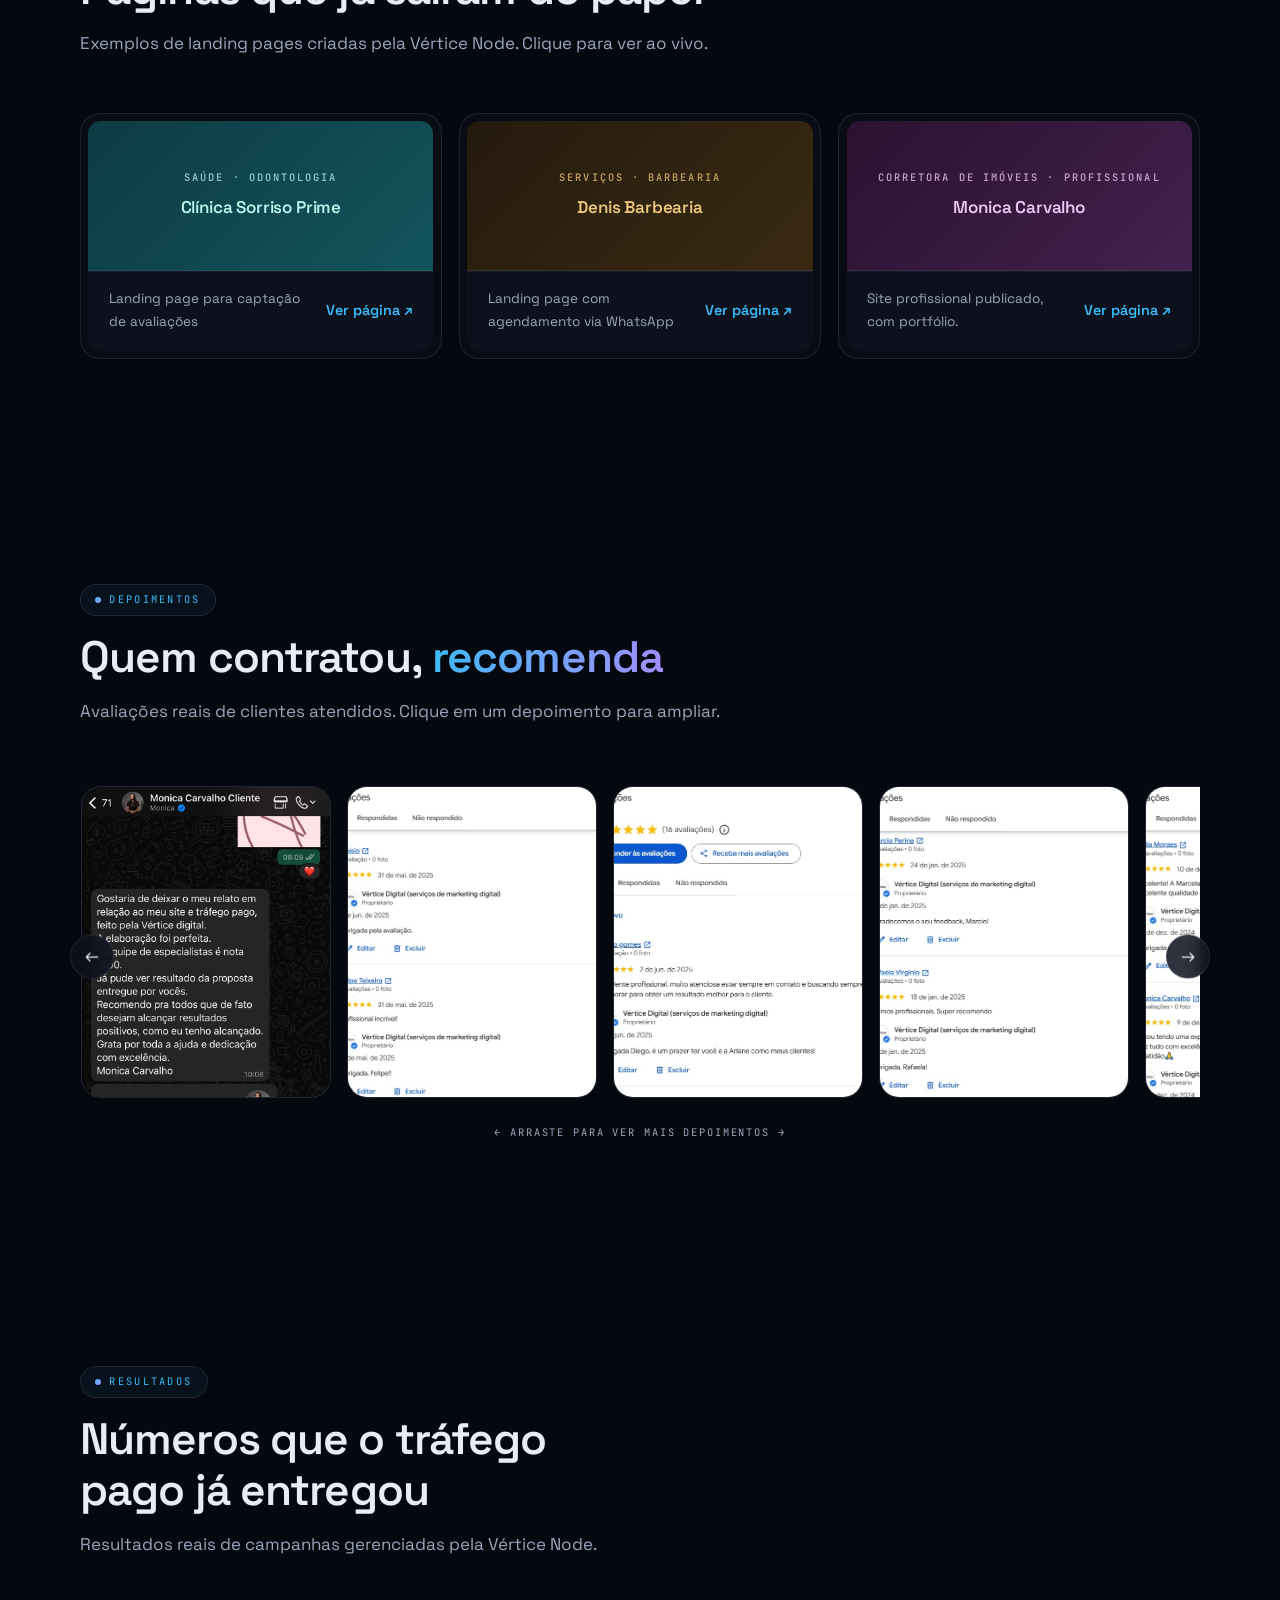
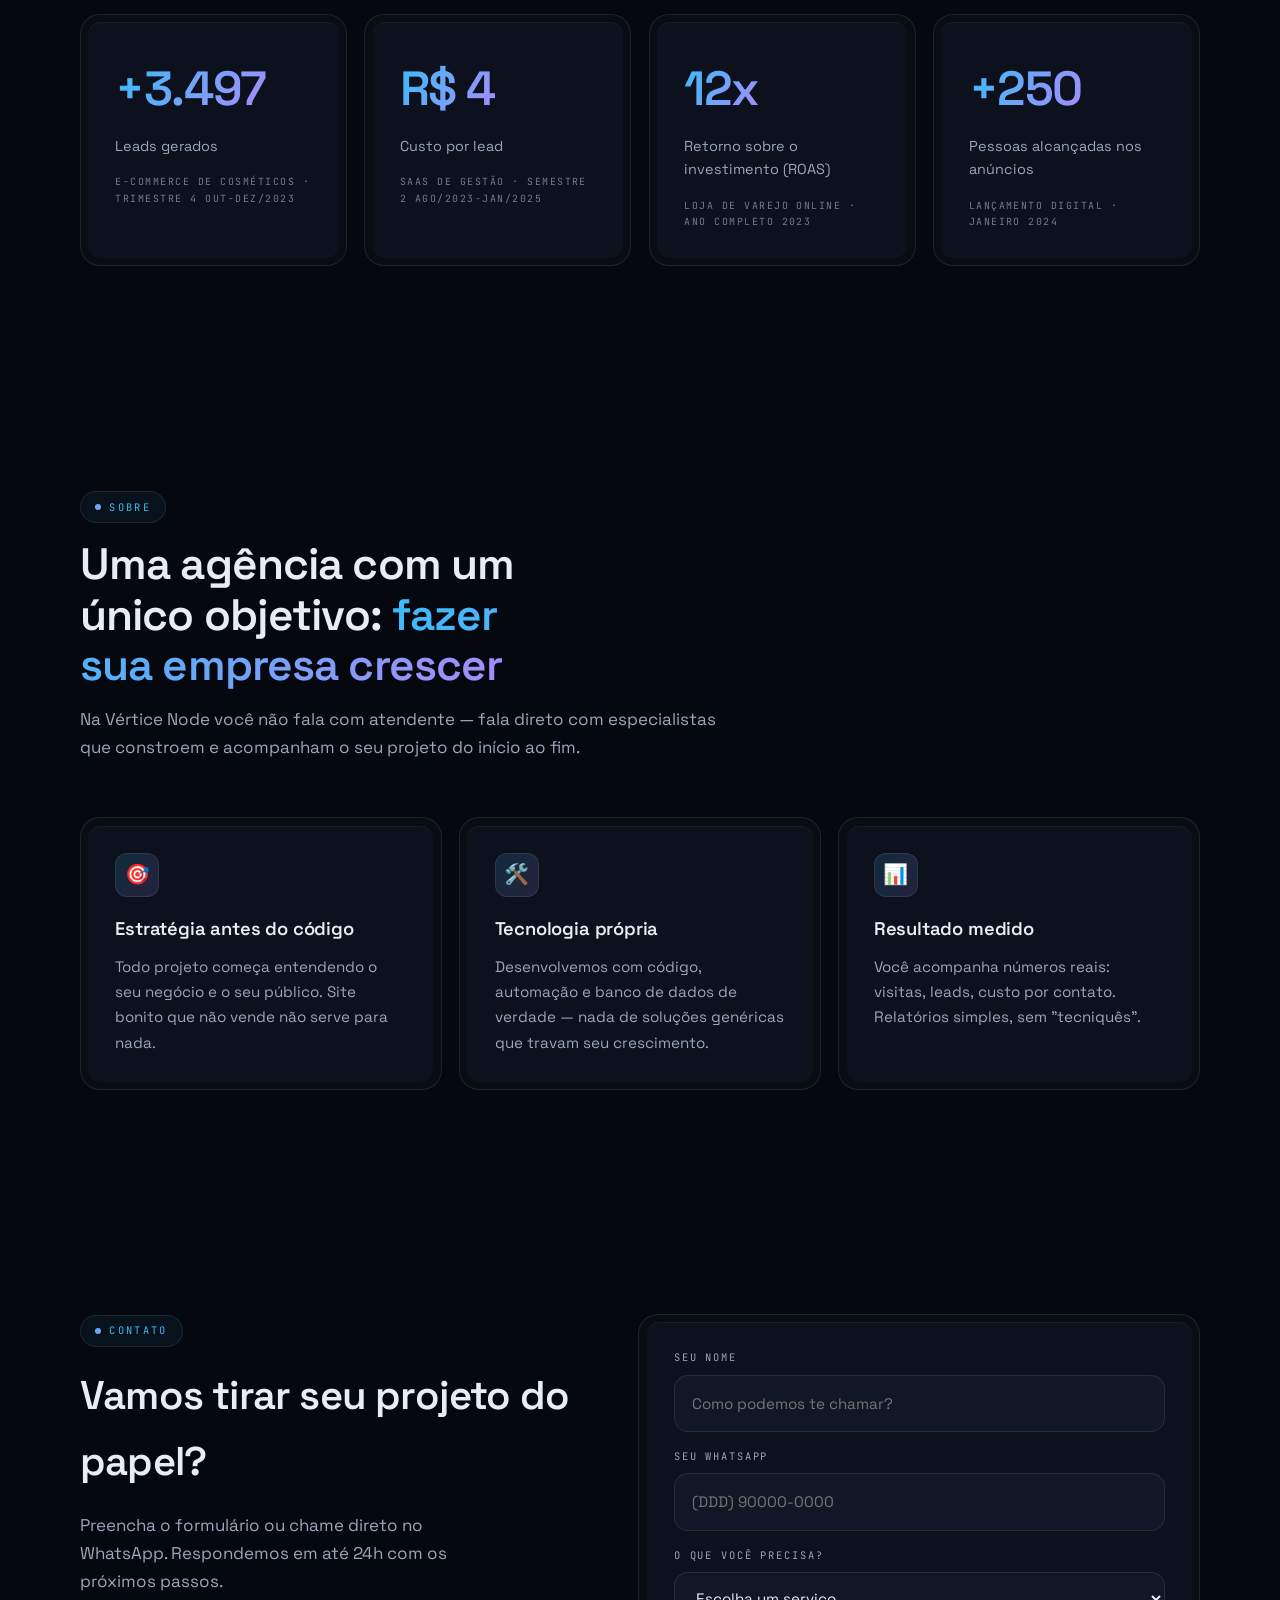
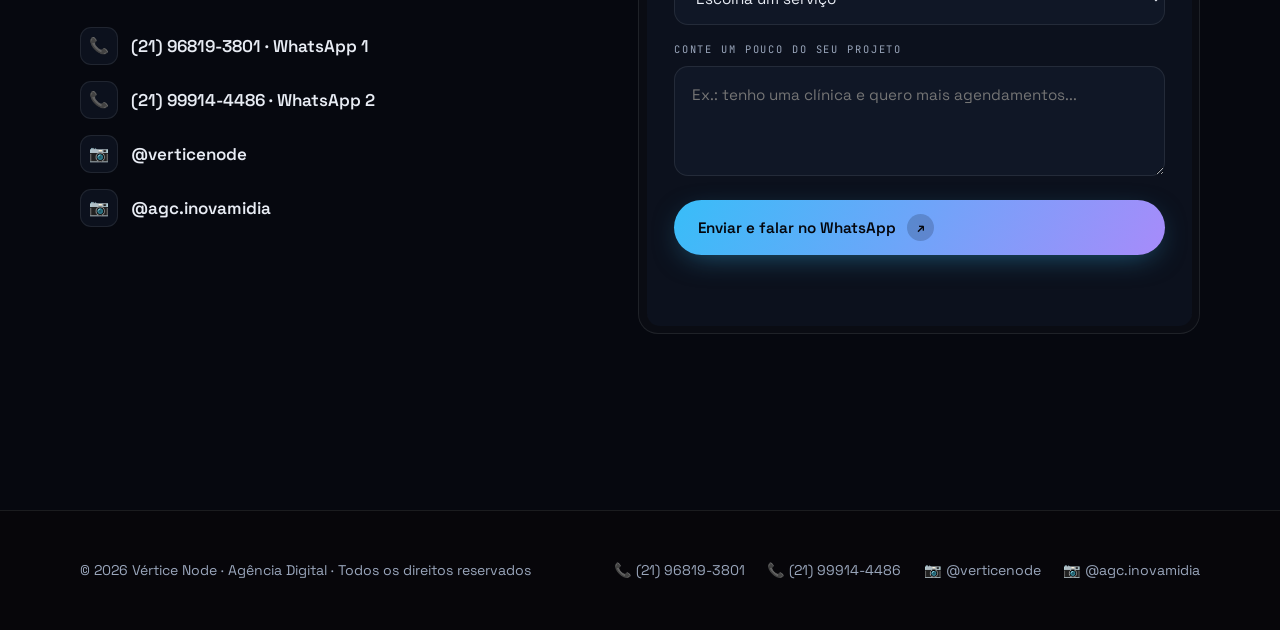
==== commit 10332adf: "changes html != Vértice Digital" ====
--- a/index.html
+++ b/index.html
@@ -39,7 +39,7 @@
 
   <!-- ===================== NAVEGAÇÃO ===================== -->
   <header class="nav" id="topo">
-    <a class="nav-logo" href="#" aria-label="Vértice Digital — início">
+    <a class="nav-logo" href="#" aria-label="Vértice Node — início">
       <!-- Logo em SVG direto no HTML (mesmo desenho de assets/logo.svg) -->
       <img src="logo-branco.svg" alt="logo-completo">
       
@@ -201,7 +201,7 @@
     <div class="section-head">
       <span class="eyebrow">Projetos</span>
       <h2>Páginas que já saíram do papel</h2>
-      <p>Exemplos de landing pages criadas pela Vértice Digital. Clique para ver ao vivo.</p>
+      <p>Exemplos de landing pages criadas pela Vértice Node. Clique para ver ao vivo.</p>
     </div>
 
     <div class="work-grid">
@@ -311,7 +311,7 @@
     <div class="section-head">
       <span class="eyebrow">Resultados</span>
       <h2>Números que o tráfego pago já entregou</h2>
-      <p>Resultados reais de campanhas gerenciadas pela Vértice Digital.</p>
+      <p>Resultados reais de campanhas gerenciadas pela Vértice Node.</p>
     </div>
 
     <div class="results-grid">
@@ -353,7 +353,7 @@
     <div class="section-head">
       <span class="eyebrow">Sobre</span>
       <h2>Uma agência com um único objetivo: <span class="grad-text">fazer sua empresa crescer</span></h2>
-      <p>Na Vértice Digital você não fala com atendente — fala direto com especialistas que constroem e acompanham o seu projeto do início ao fim.</p>
+      <p>Na Vértice Node você não fala com atendente — fala direto com especialistas que constroem e acompanham o seu projeto do início ao fim.</p>
     </div>
 
     <div class="services-grid">
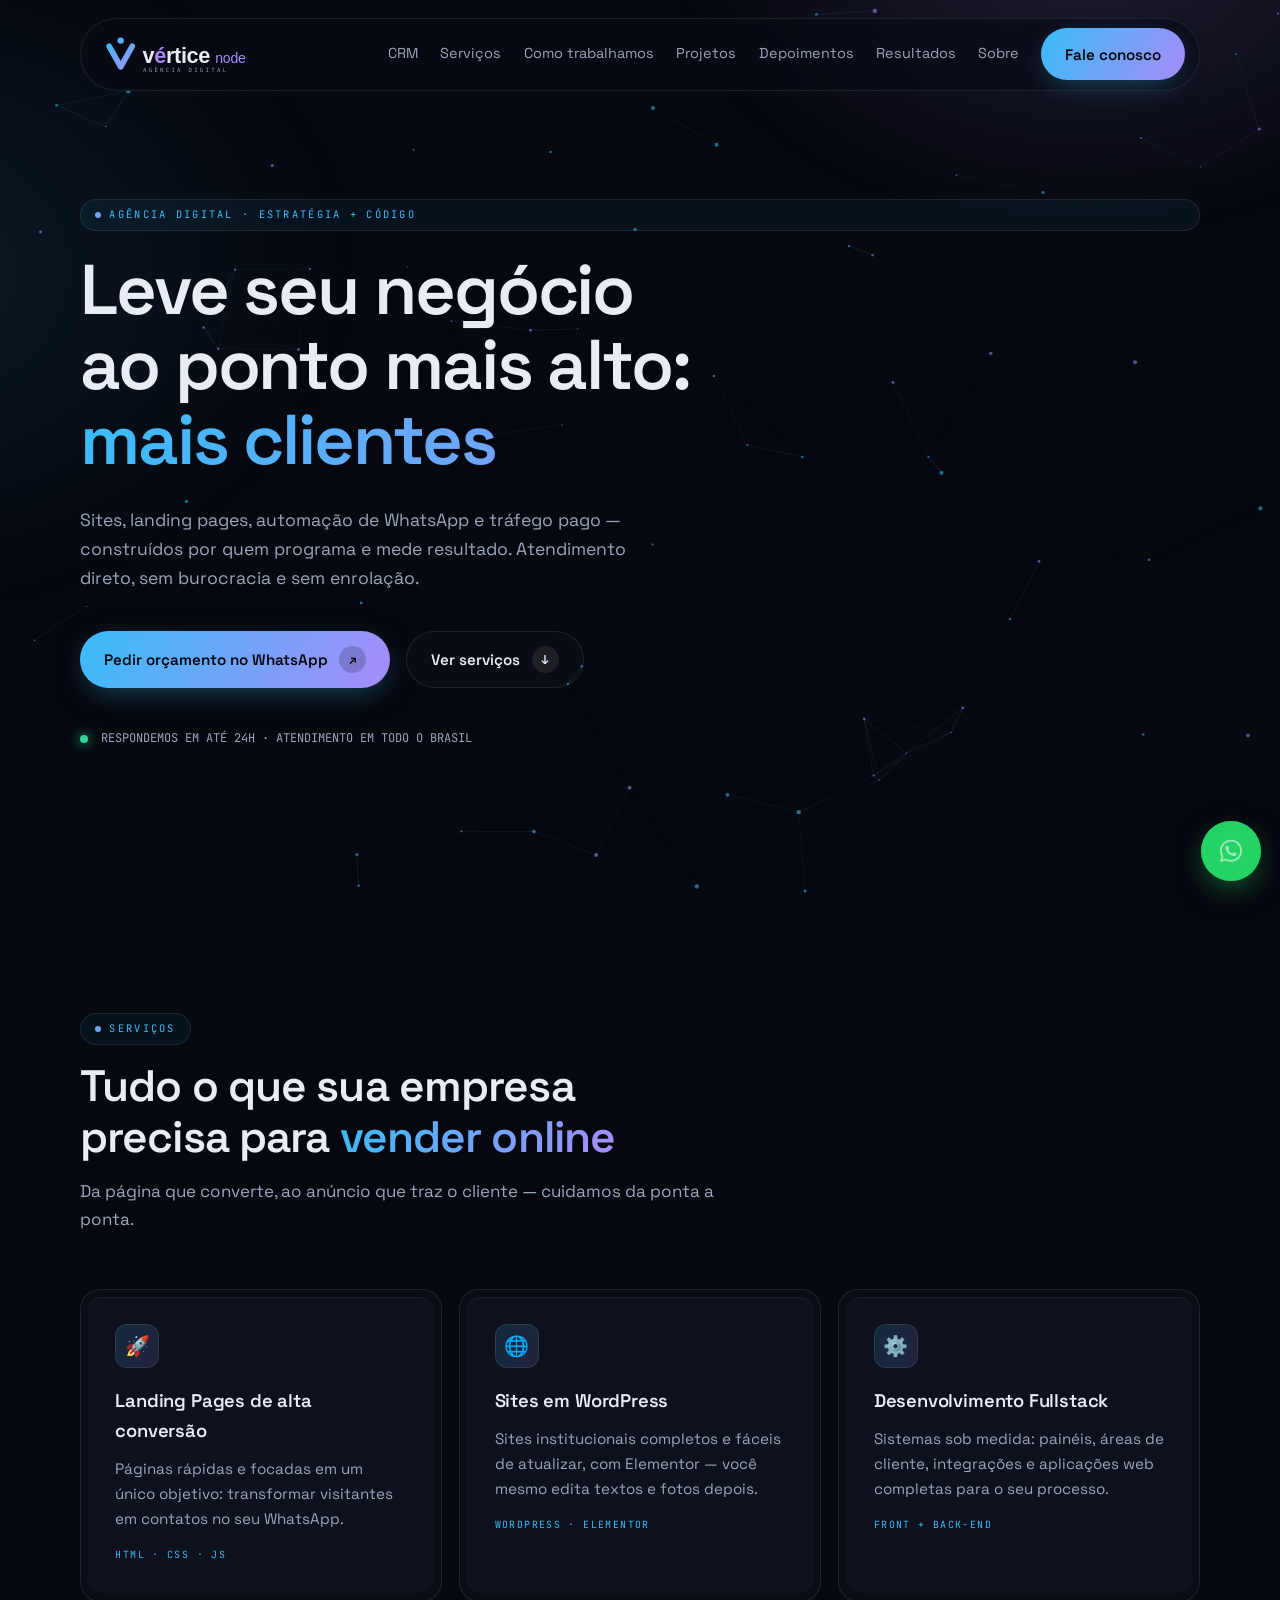
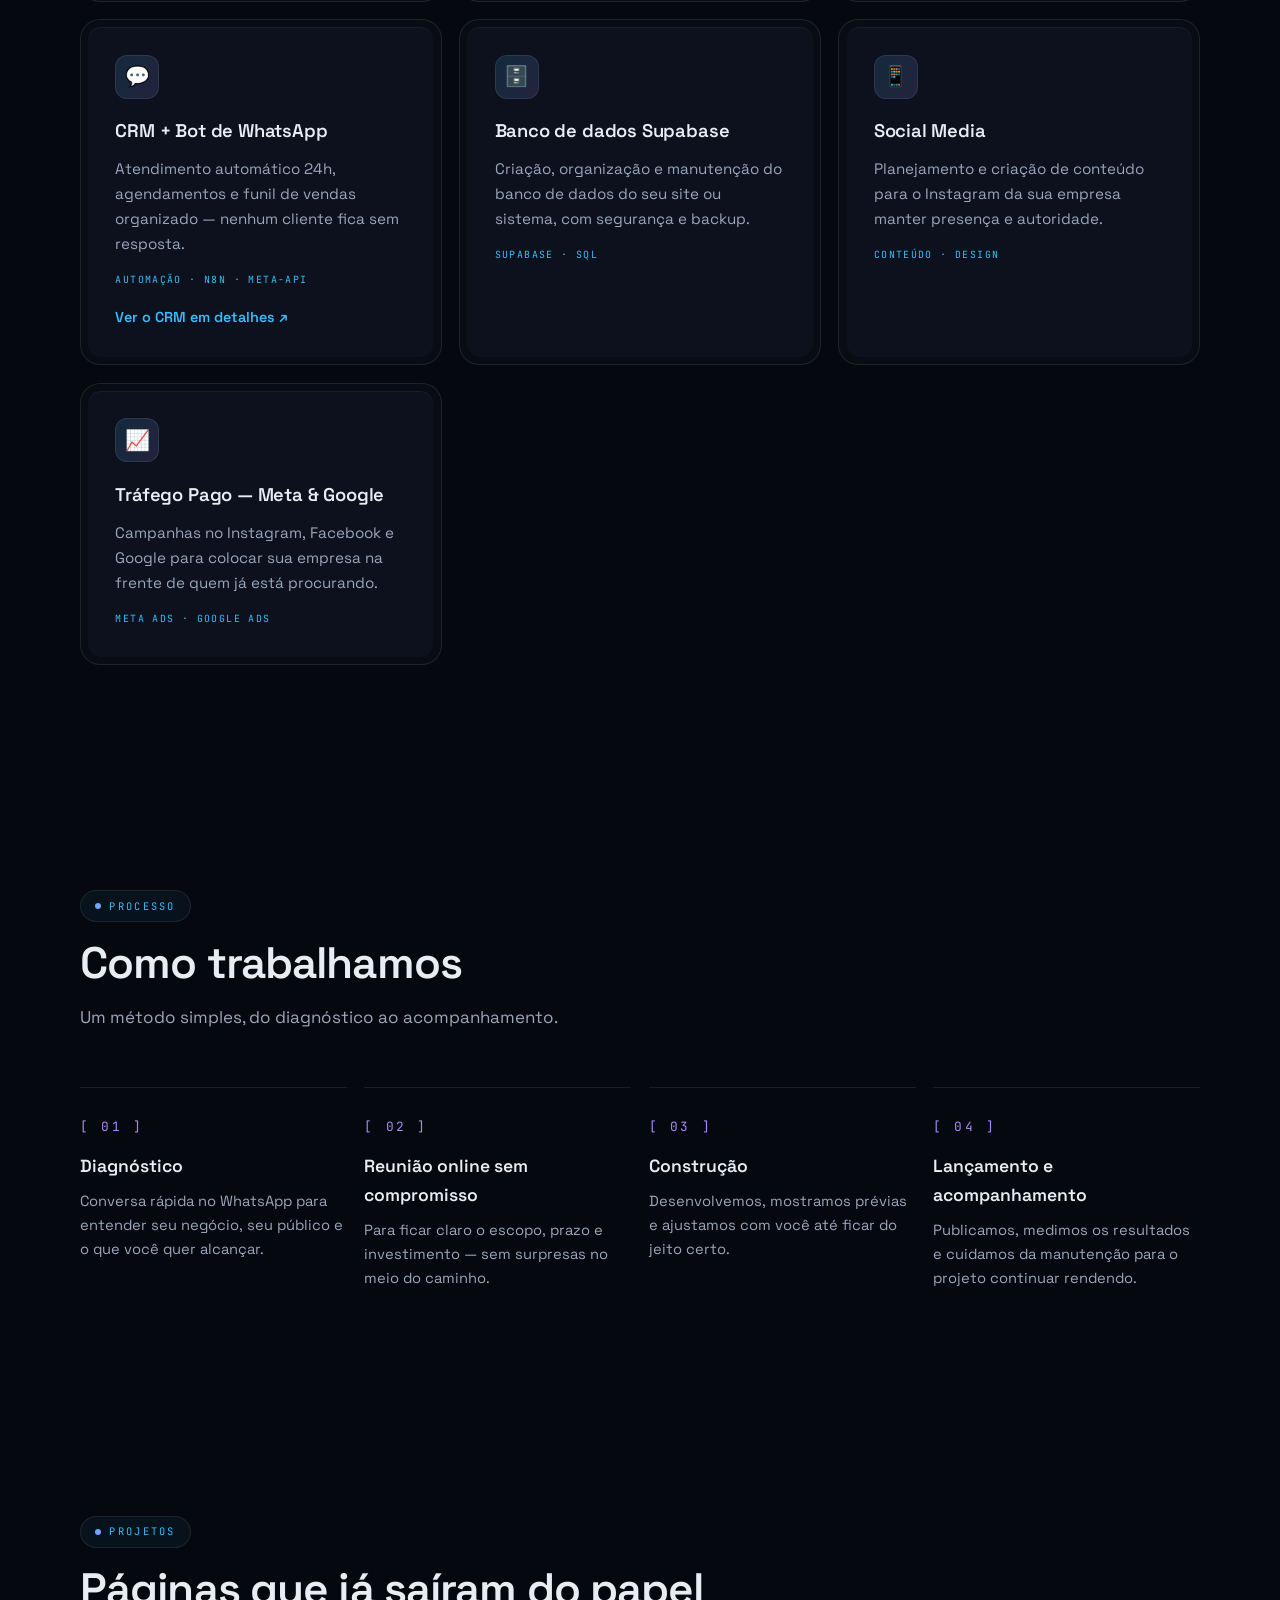
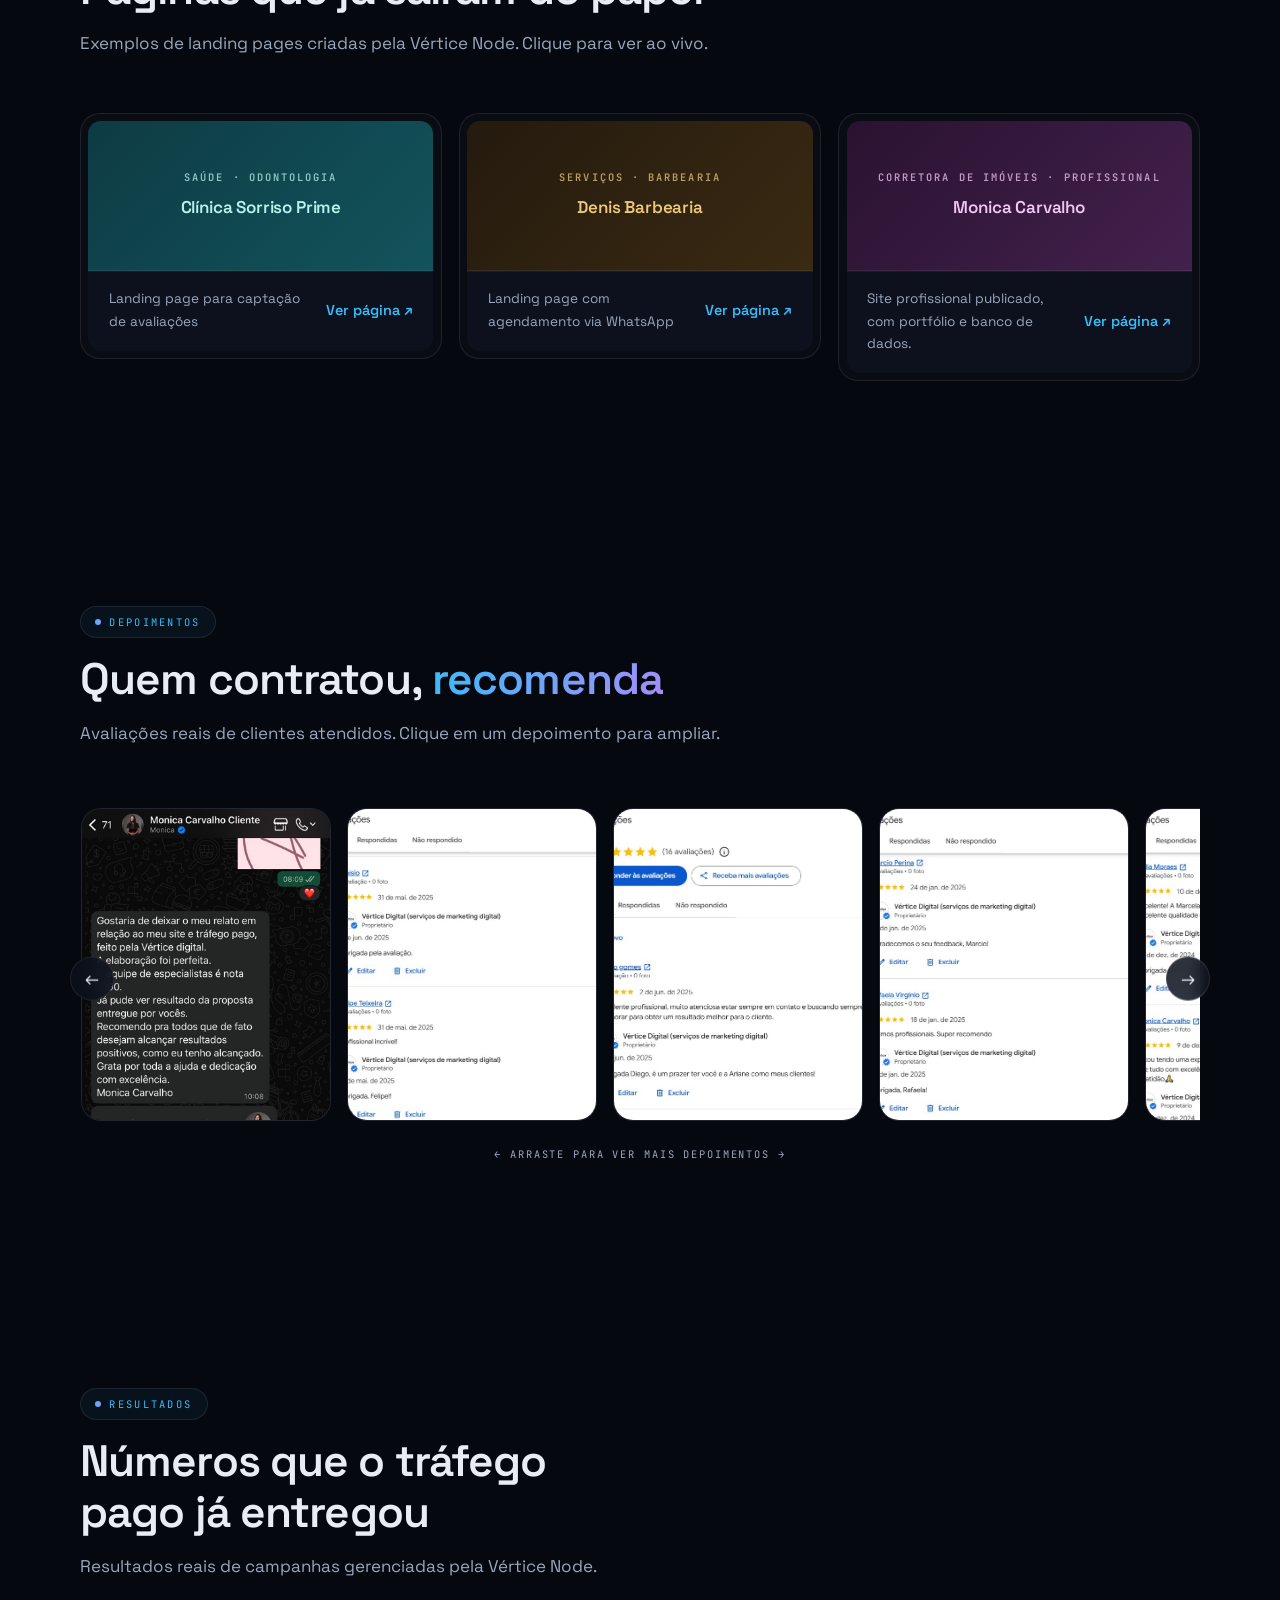
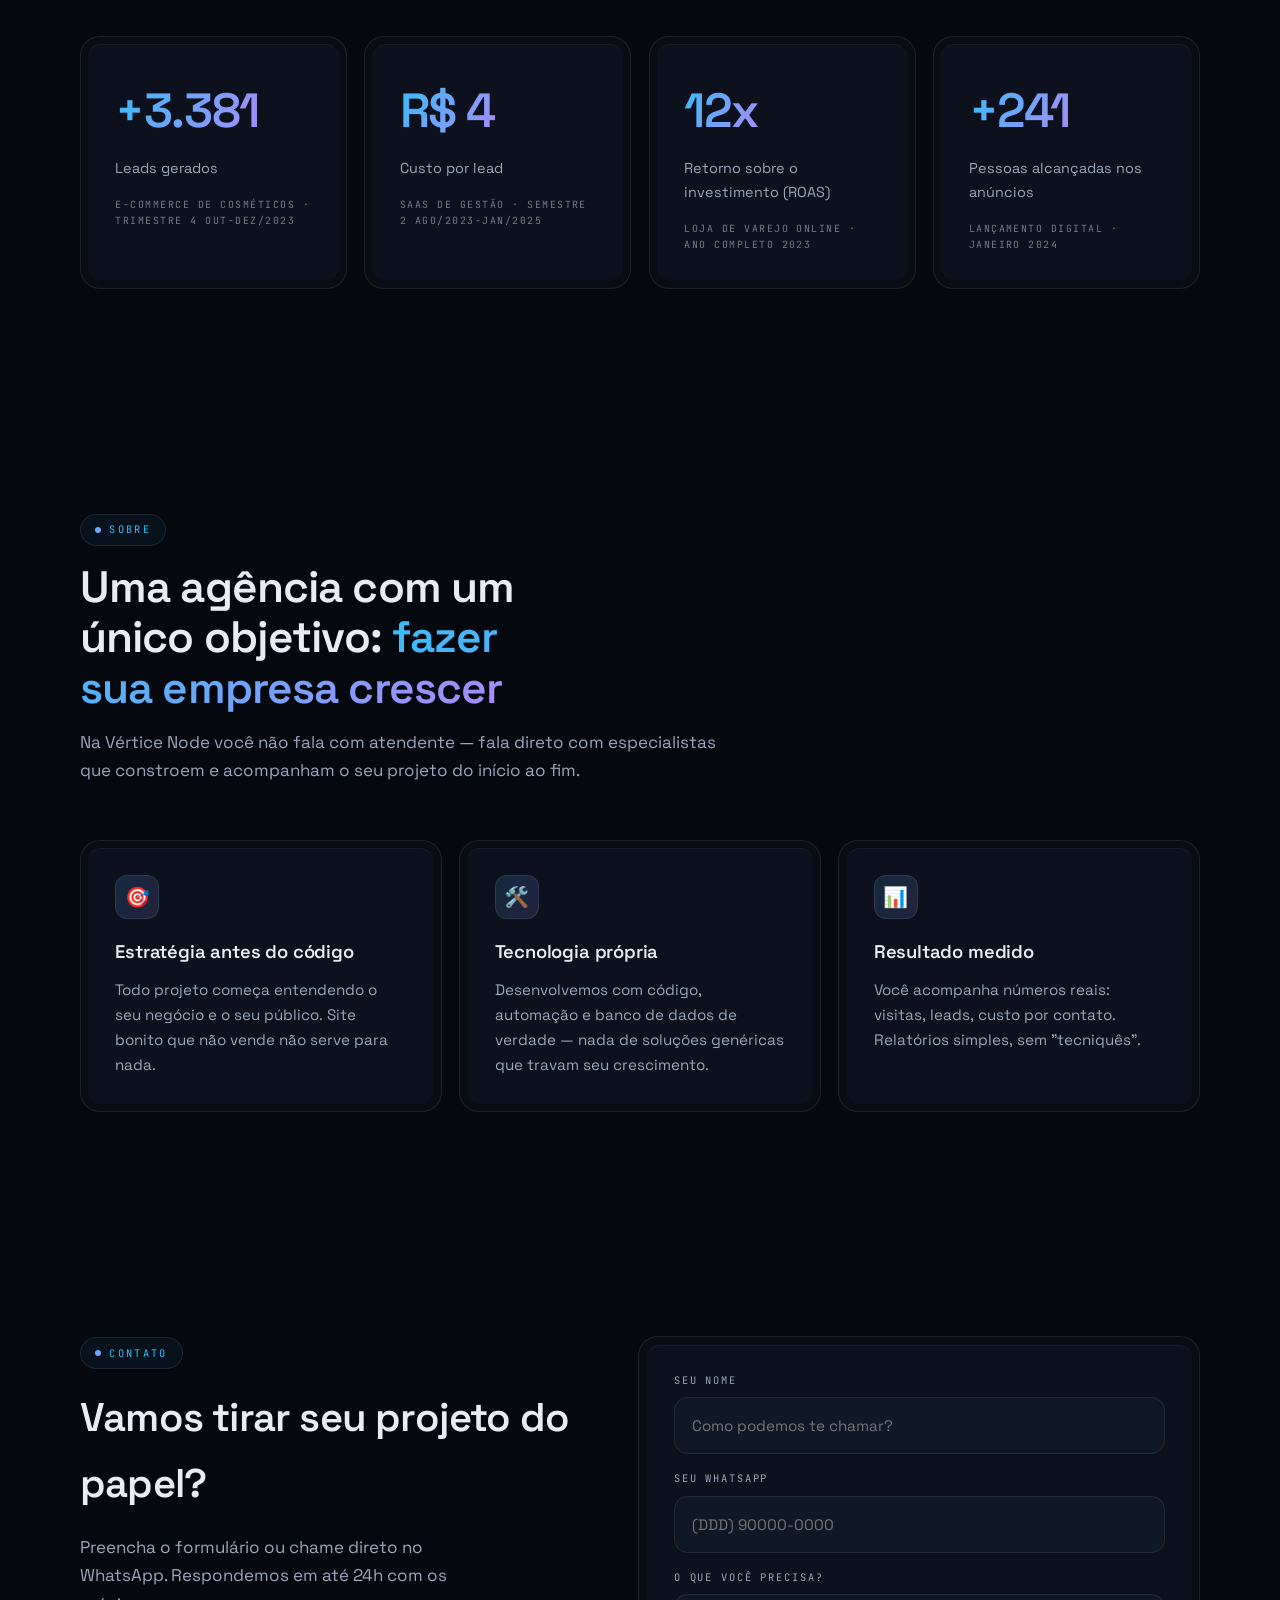
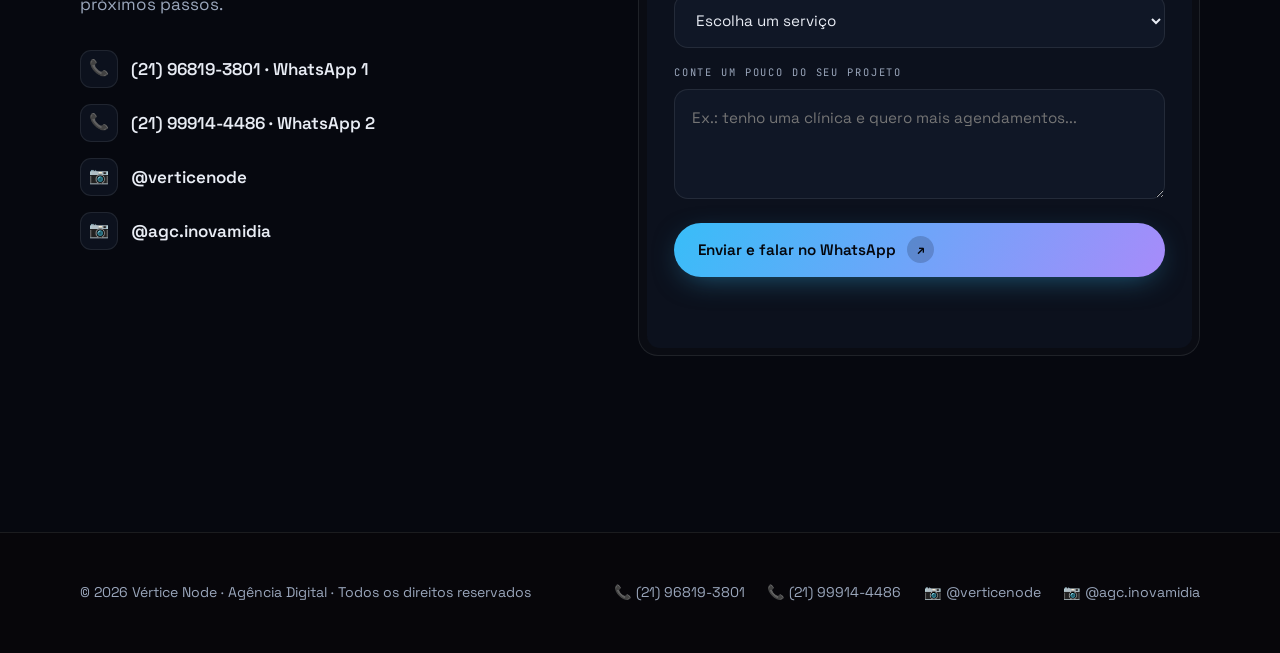
==== commit dec63f4d: "change html" ====
--- a/index.html
+++ b/index.html
@@ -227,7 +227,7 @@
       <article class="card work-card">
         <div class="thumb thumb-monica"><small>Corretora de imóveis · Profissional</small>Monica Carvalho</div>
         <div class="card-inner">
-          <span>Site profissional publicado, com portfólio.</span>
+          <span>Site profissional publicado, com portfólio e banco de dados.</span>
           <a class="work-link" href="https://vmvsaint.github.io/monica-carvalho/index.html" target="_blank" rel="noopener">Ver página ↗</a>
         </div>
       </article>
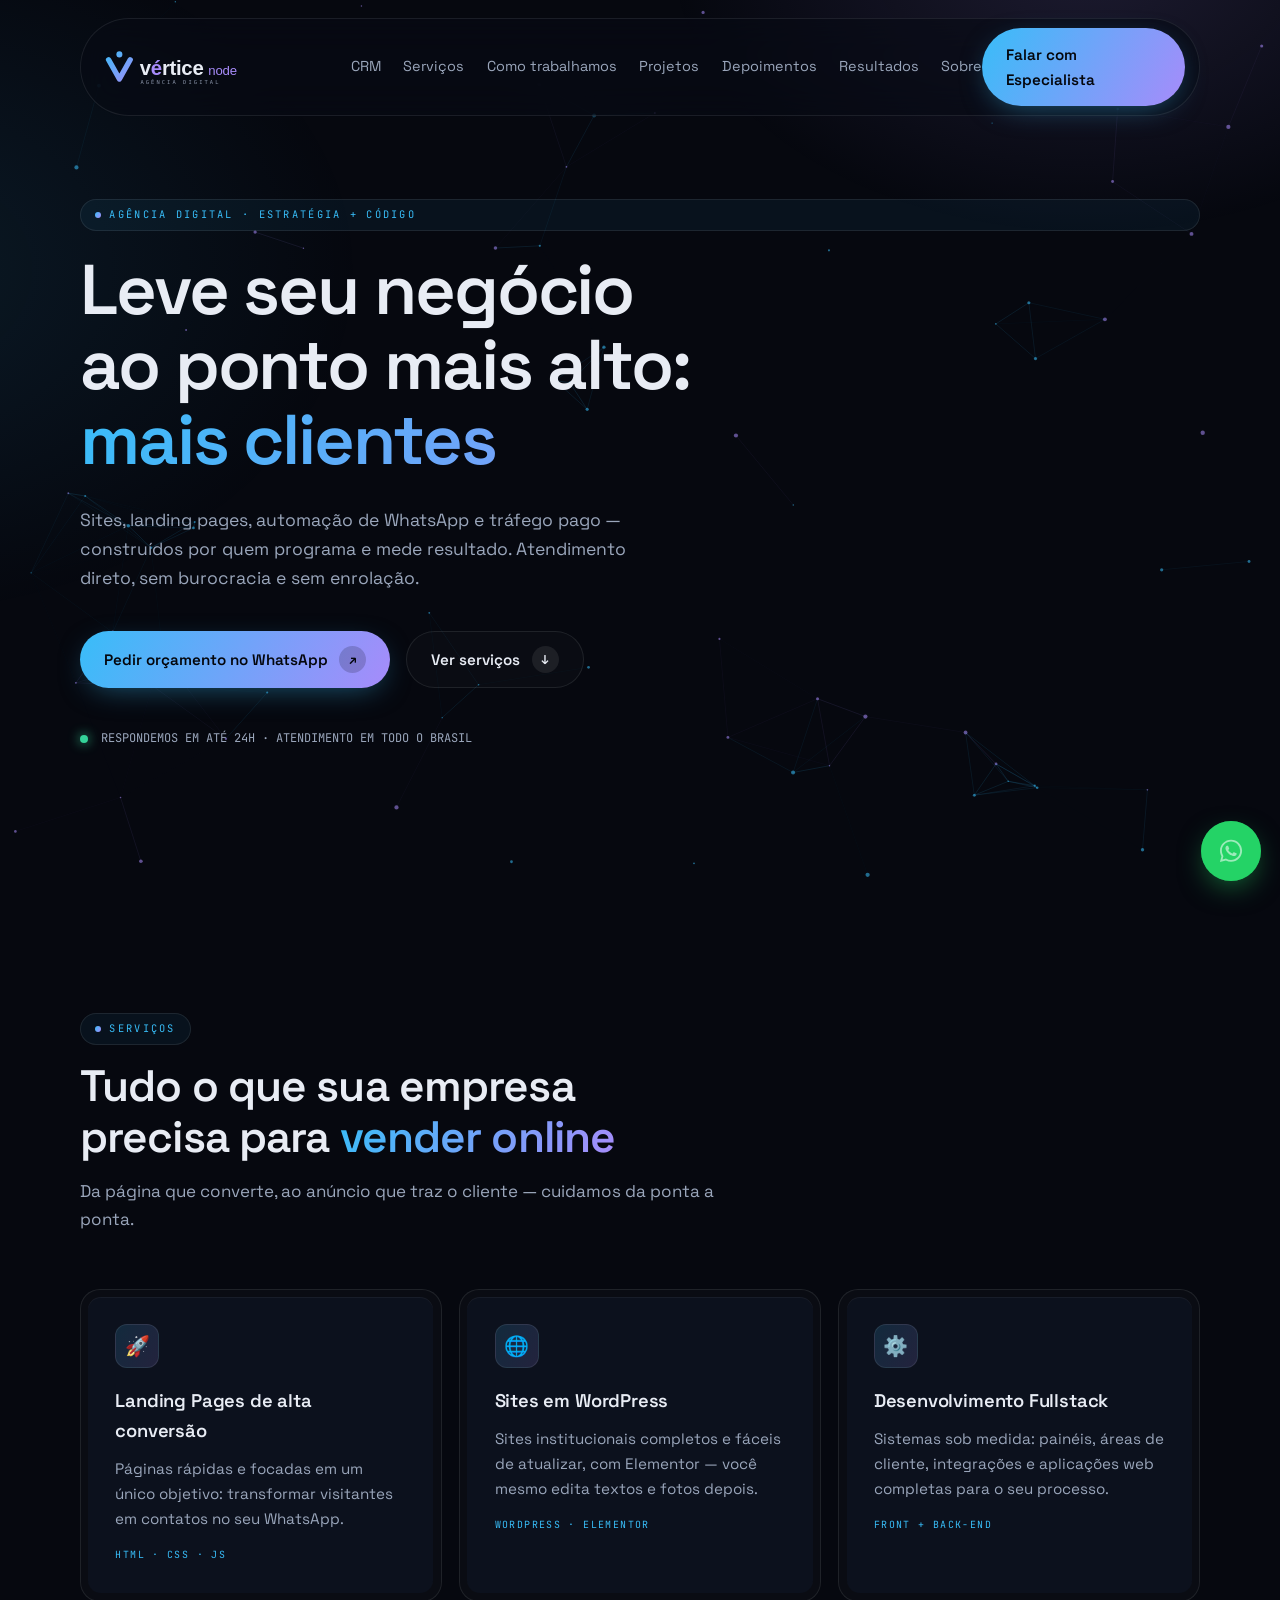
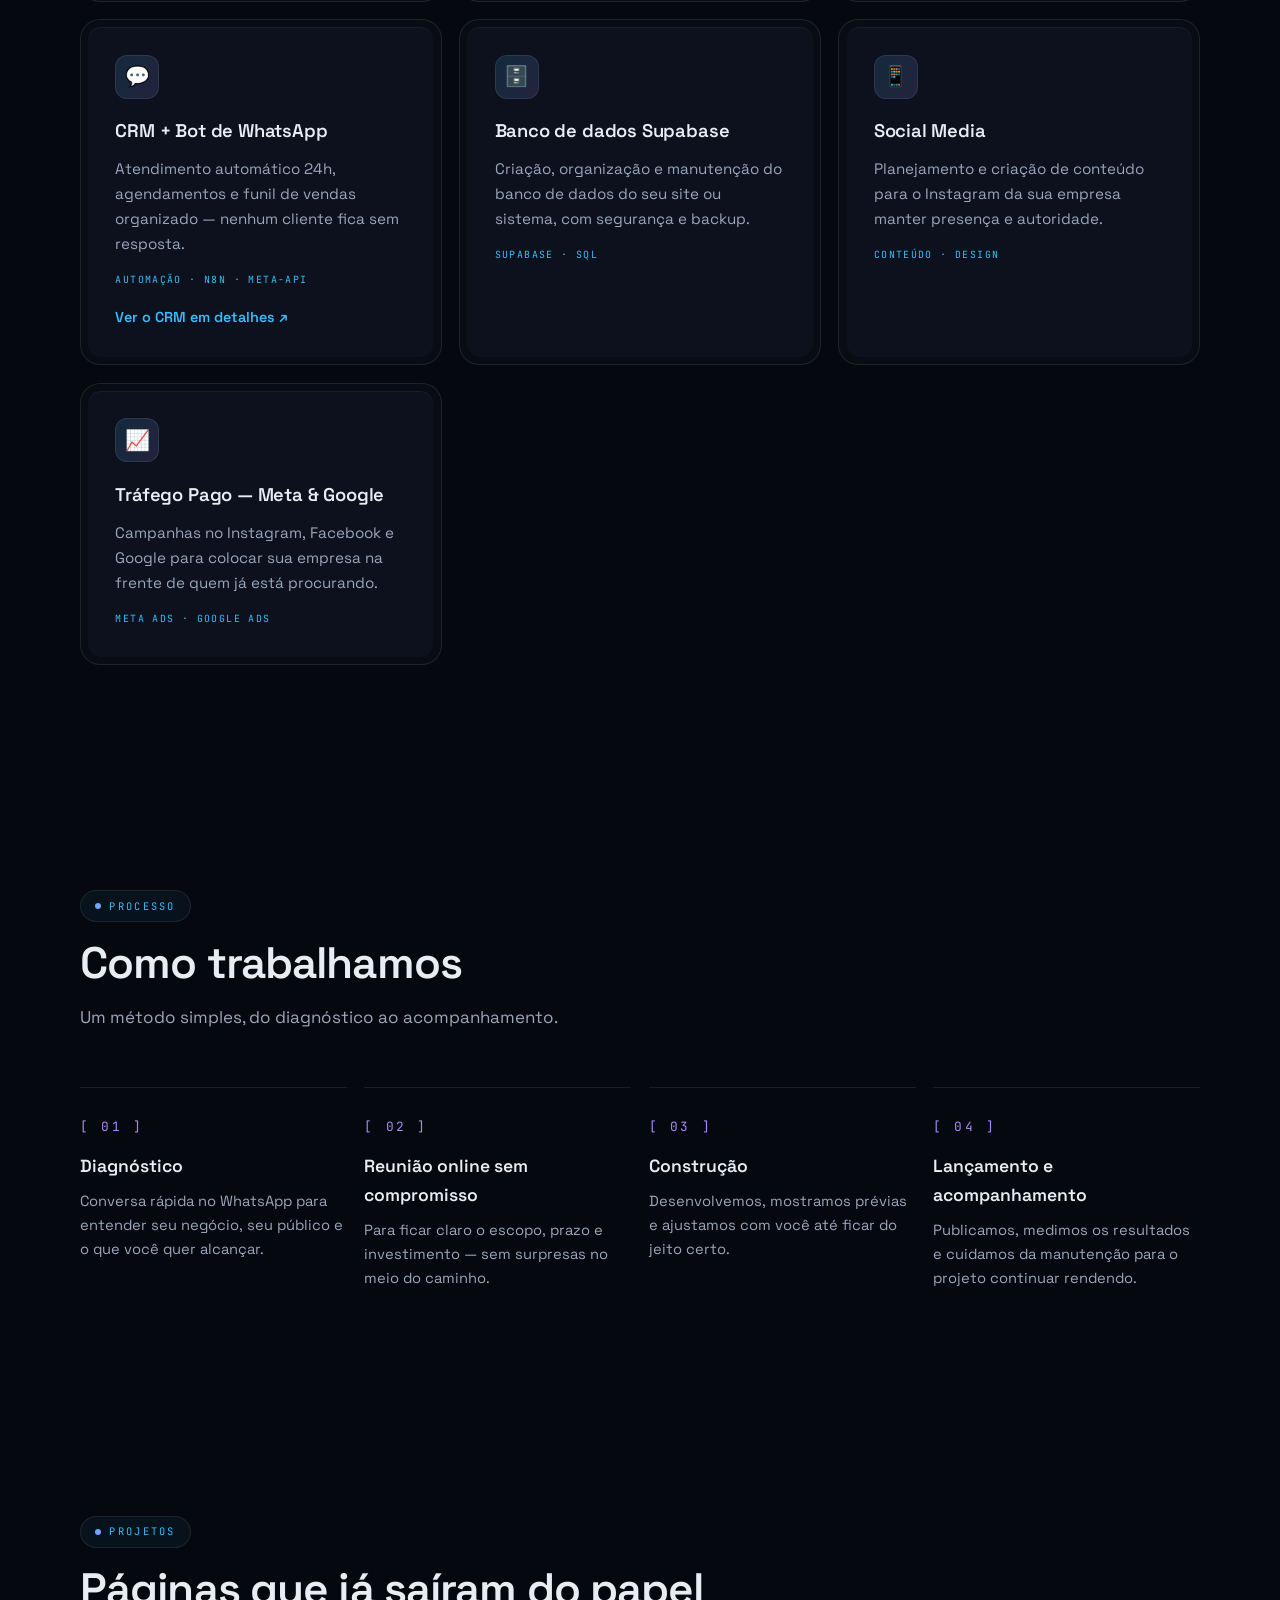
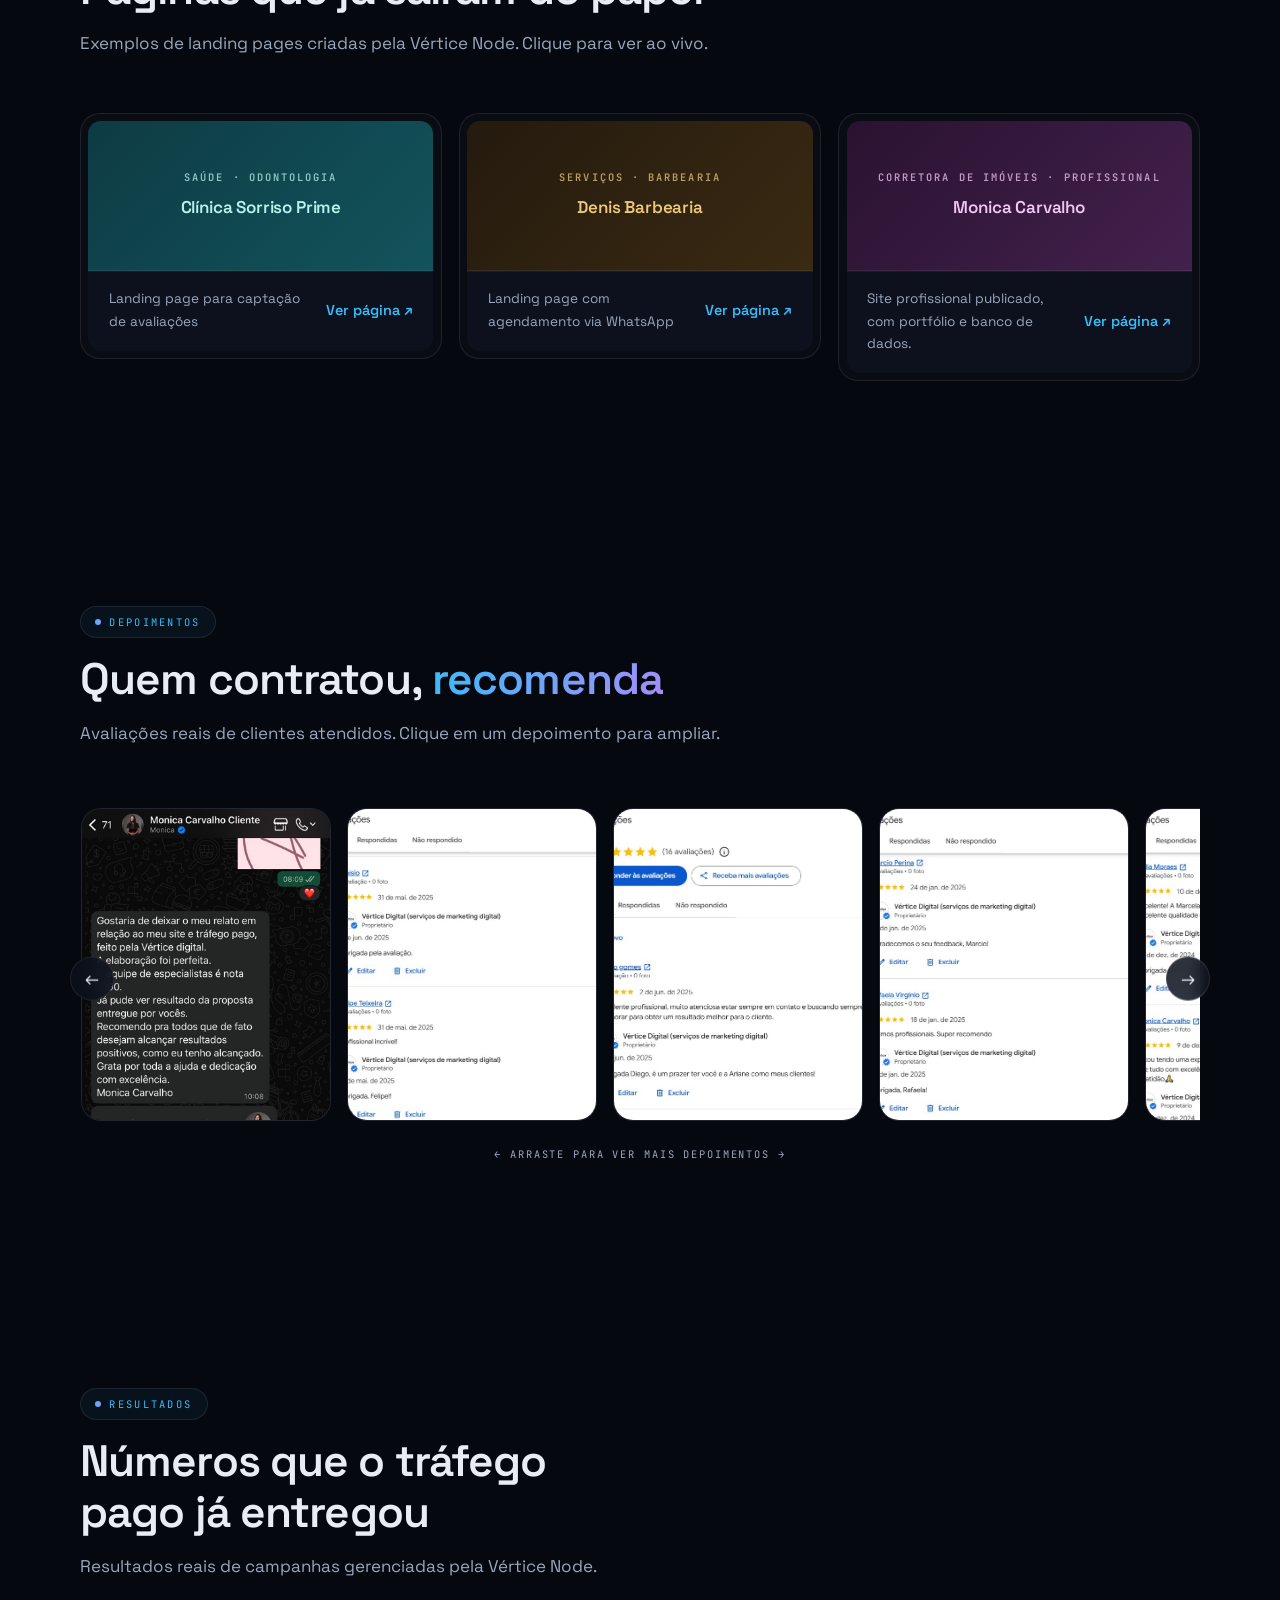
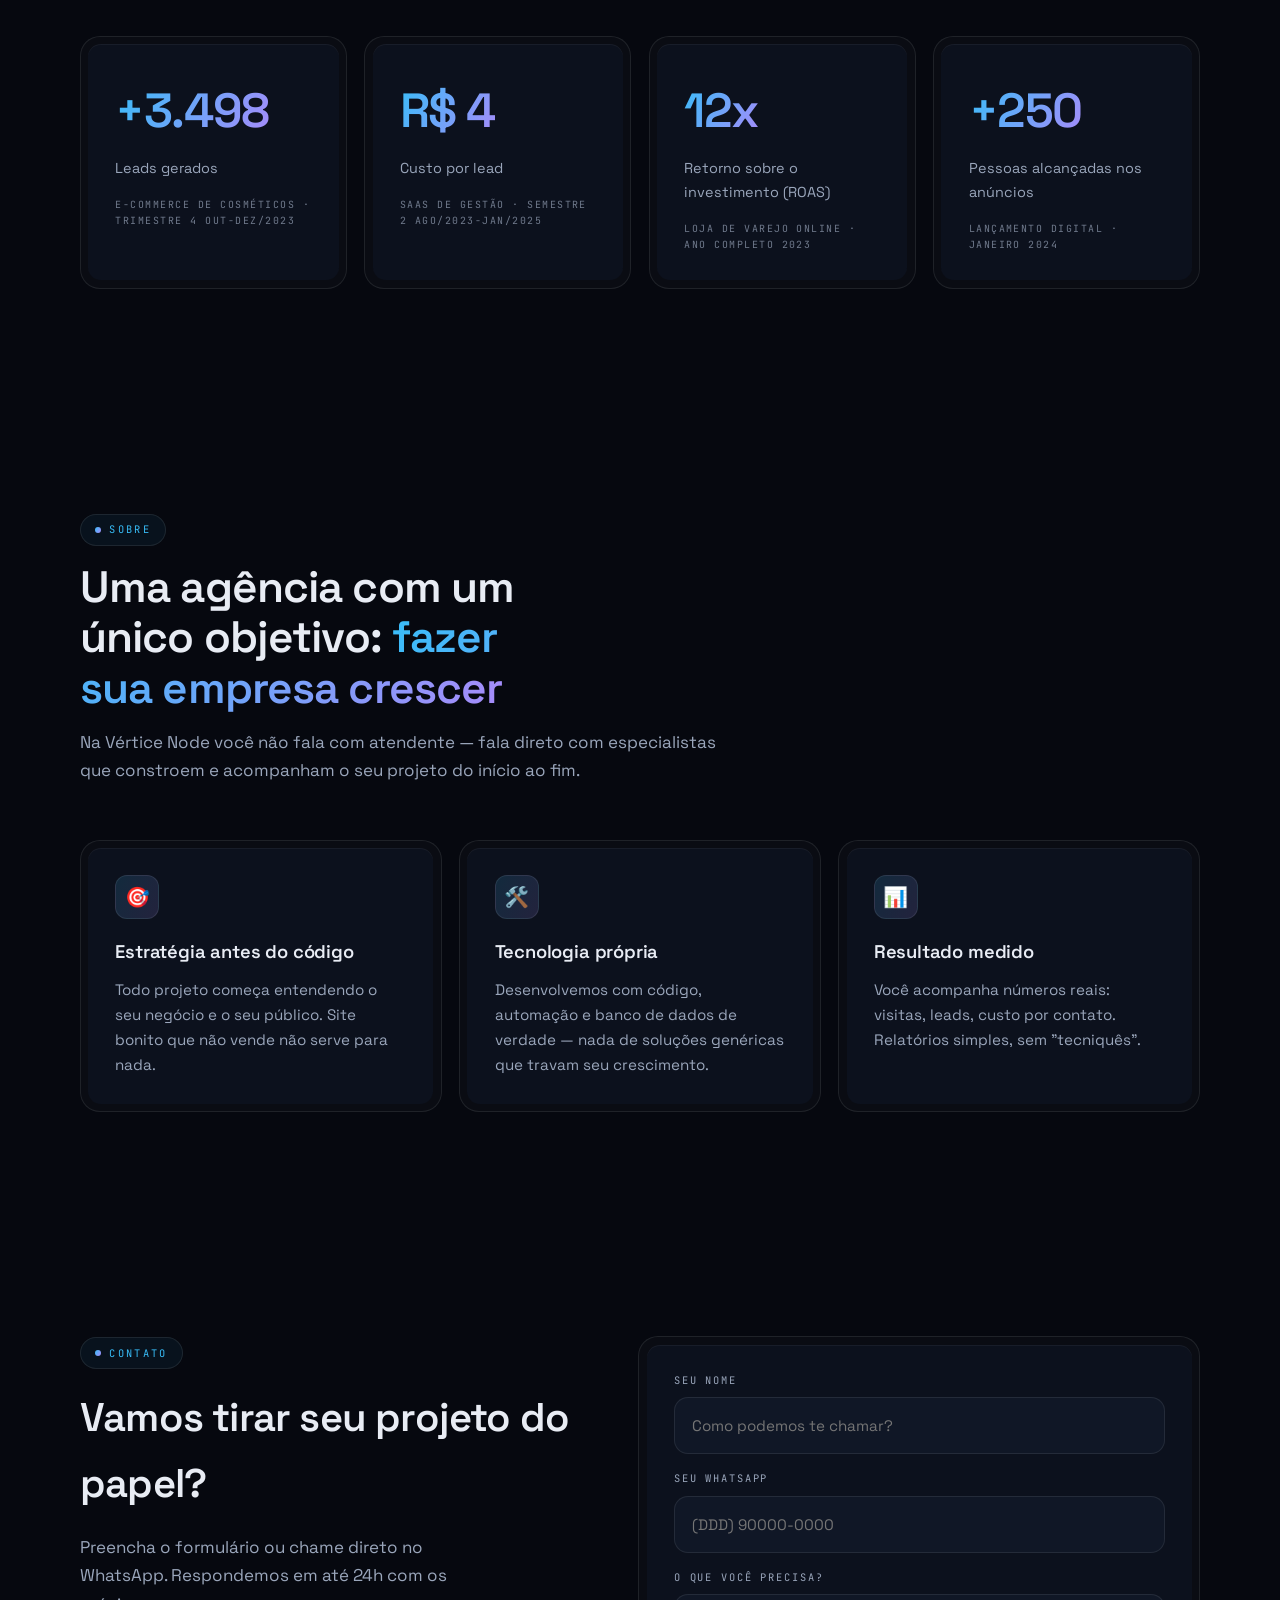
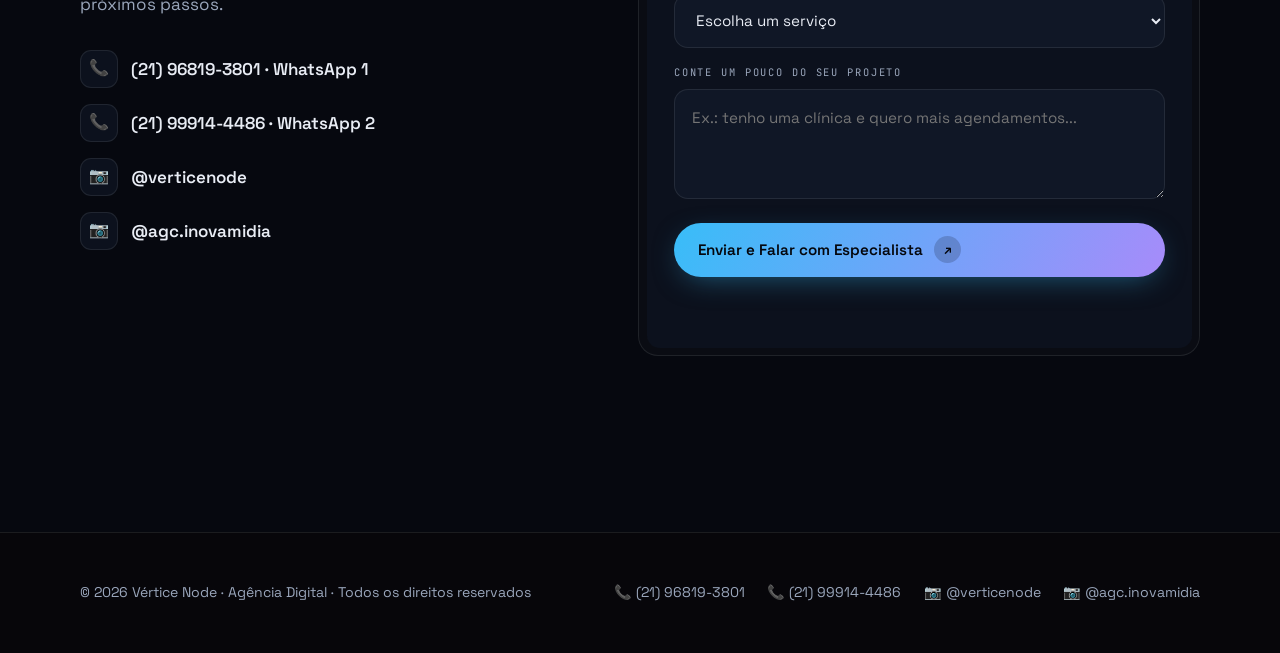
==== commit 4e5bca4c: "Falar com Especialista" ====
--- a/index.html
+++ b/index.html
@@ -55,7 +55,7 @@
   <a href="#sobre">Sobre</a>
 </nav>
 
-    <a class="btn btn-primary nav-cta" href="#contato">Fale conosco</a>
+    <a class="btn btn-primary nav-cta" href="#contato">Falar com Especialista</a>
 
     <!-- Botão hambúrguer (só aparece no celular) -->
     <button class="nav-burger" id="burger" aria-label="Abrir menu" aria-expanded="false">
@@ -437,7 +437,7 @@
             <textarea id="f-msg" name="mensagem" placeholder="Ex.: tenho uma clínica e quero mais agendamentos..."></textarea>
           </div>
           <button class="btn btn-primary" type="submit">
-            Enviar e falar no WhatsApp <span class="btn-ico">↗</span>
+            Enviar e Falar com Especialista <span class="btn-ico">↗</span>
           </button>
           <p class="form-msg" id="formMsg" role="status"></p>
         </div>
@@ -464,7 +464,7 @@
        📞 Usa o TELEFONE 1 — troque o número aqui também.
        Para mudar o LADO do botão (esquerda/direita), veja o
        comentário na classe .wa-float dentro do styles.css. -->
-  <a class="wa-float" href="https://wa.me/5521968193801?text=Ol%C3%A1!%20Vim%20pelo%20site%20da%20V%C3%A9rtice." target="_blank" rel="noopener" aria-label="Falar no WhatsApp">
+  <a class="wa-float" href="https://wa.me/5521968193801?text=Ol%C3%A1!%20Vim%20pelo%20site%20da%20V%C3%A9rtice." target="_blank" rel="noopener" aria-label="Falar com Especialista">
     <span class="wa-pulse" aria-hidden="true"></span>
     <!-- Ícone oficial do WhatsApp -->
     <svg viewBox="0 0 32 32" width="30" height="30" fill="#FFFFFF" aria-hidden="true">
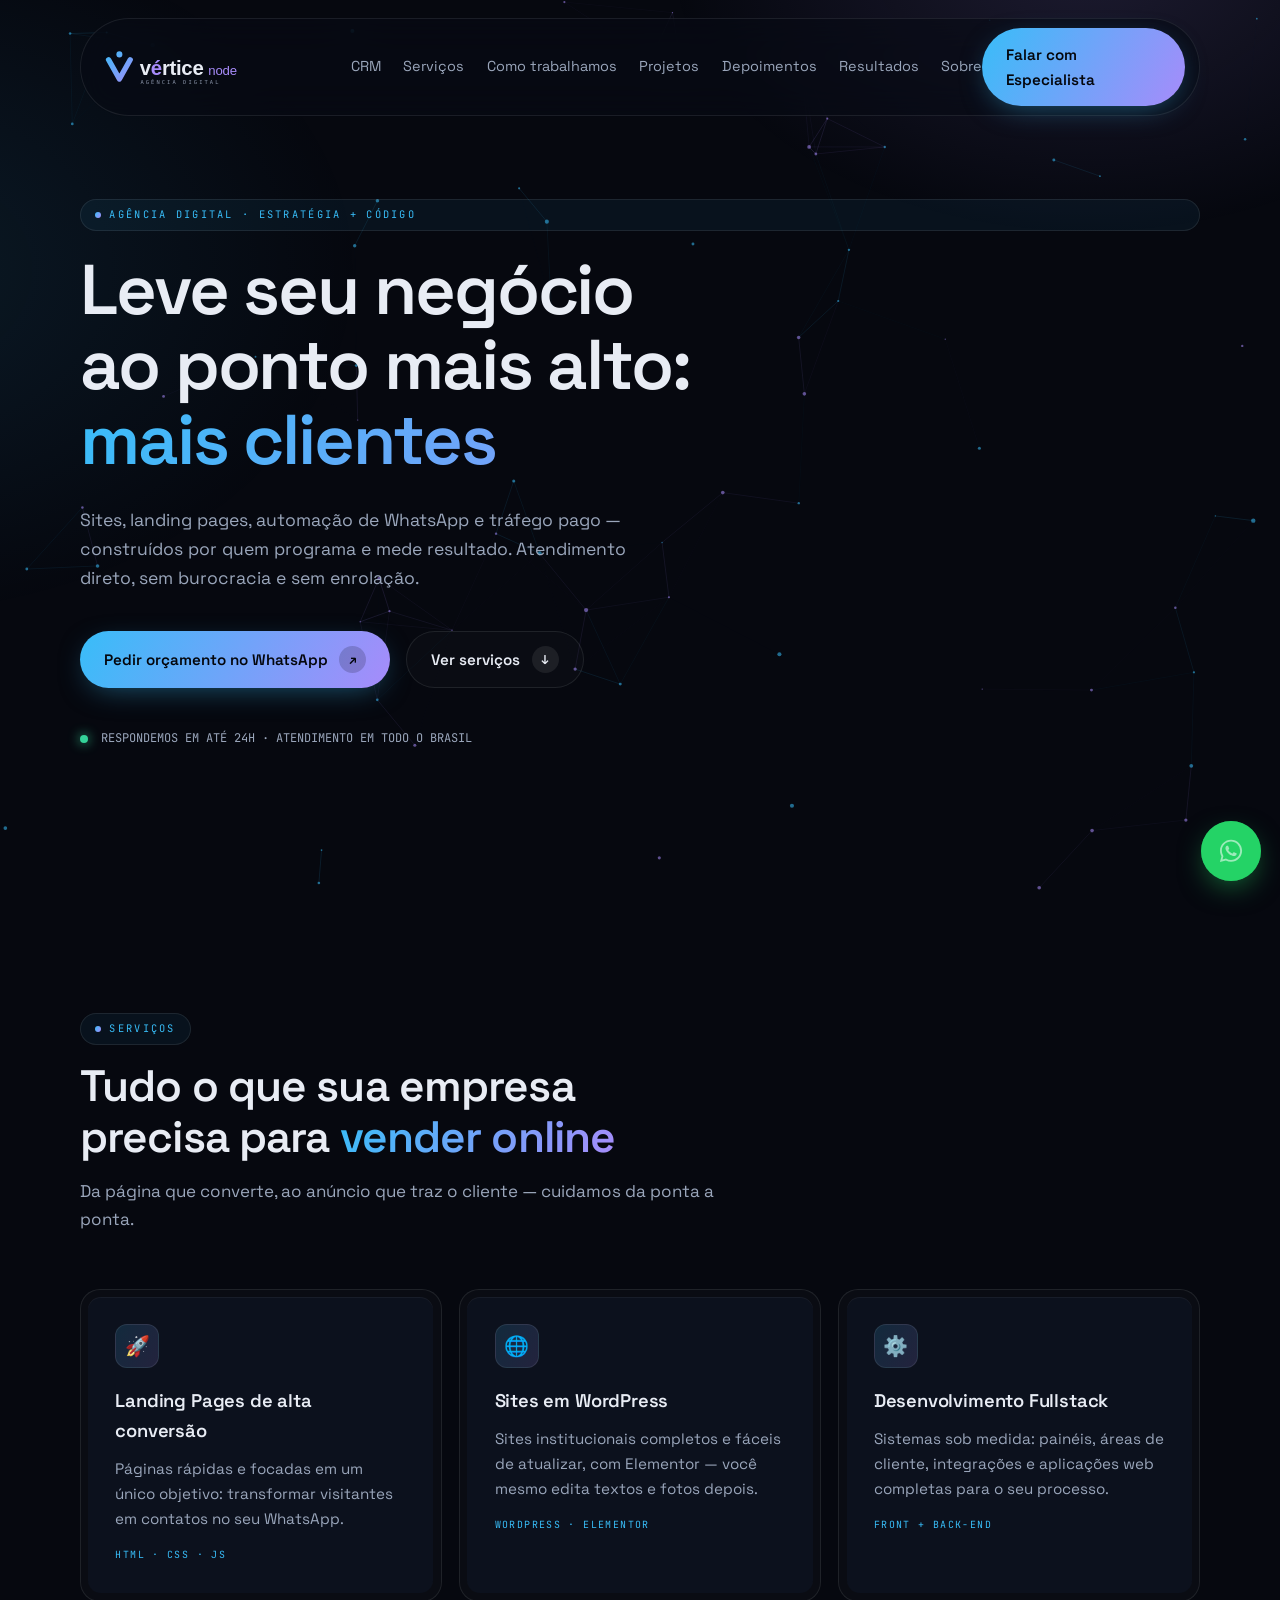
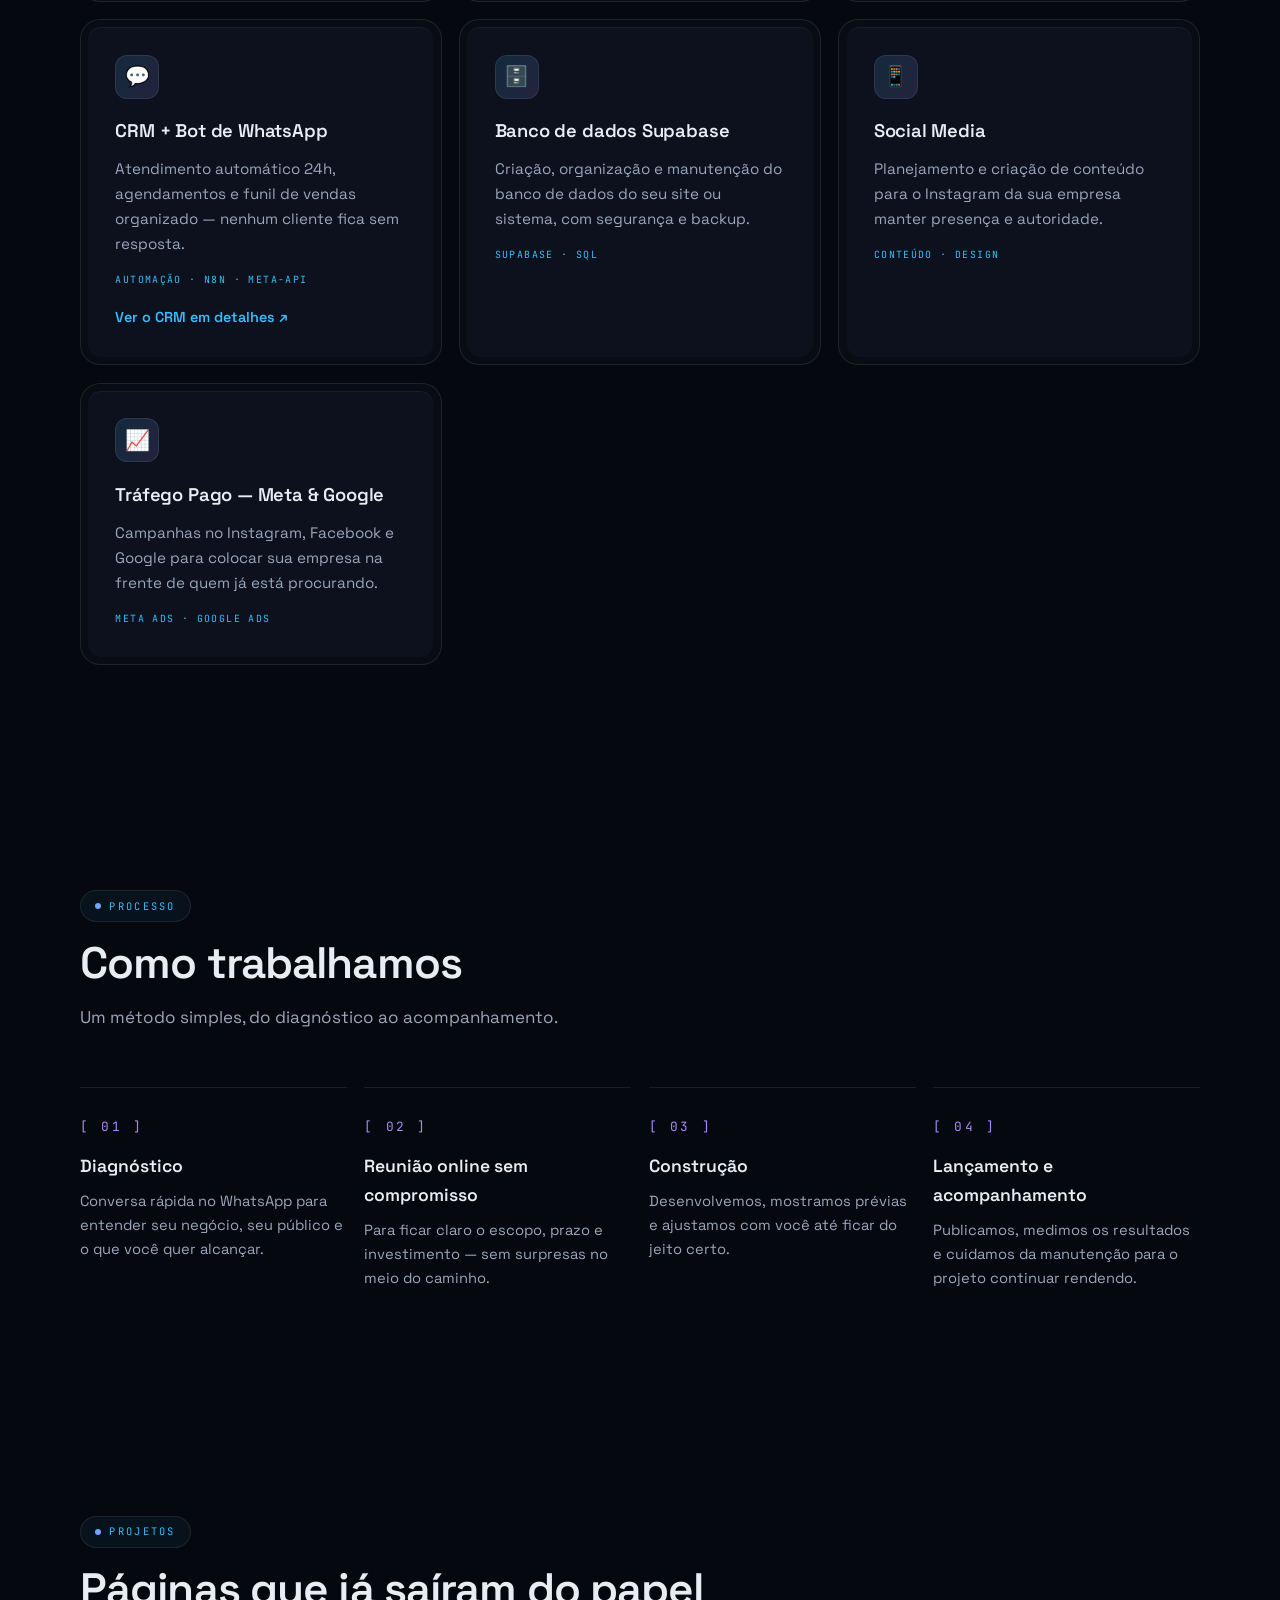
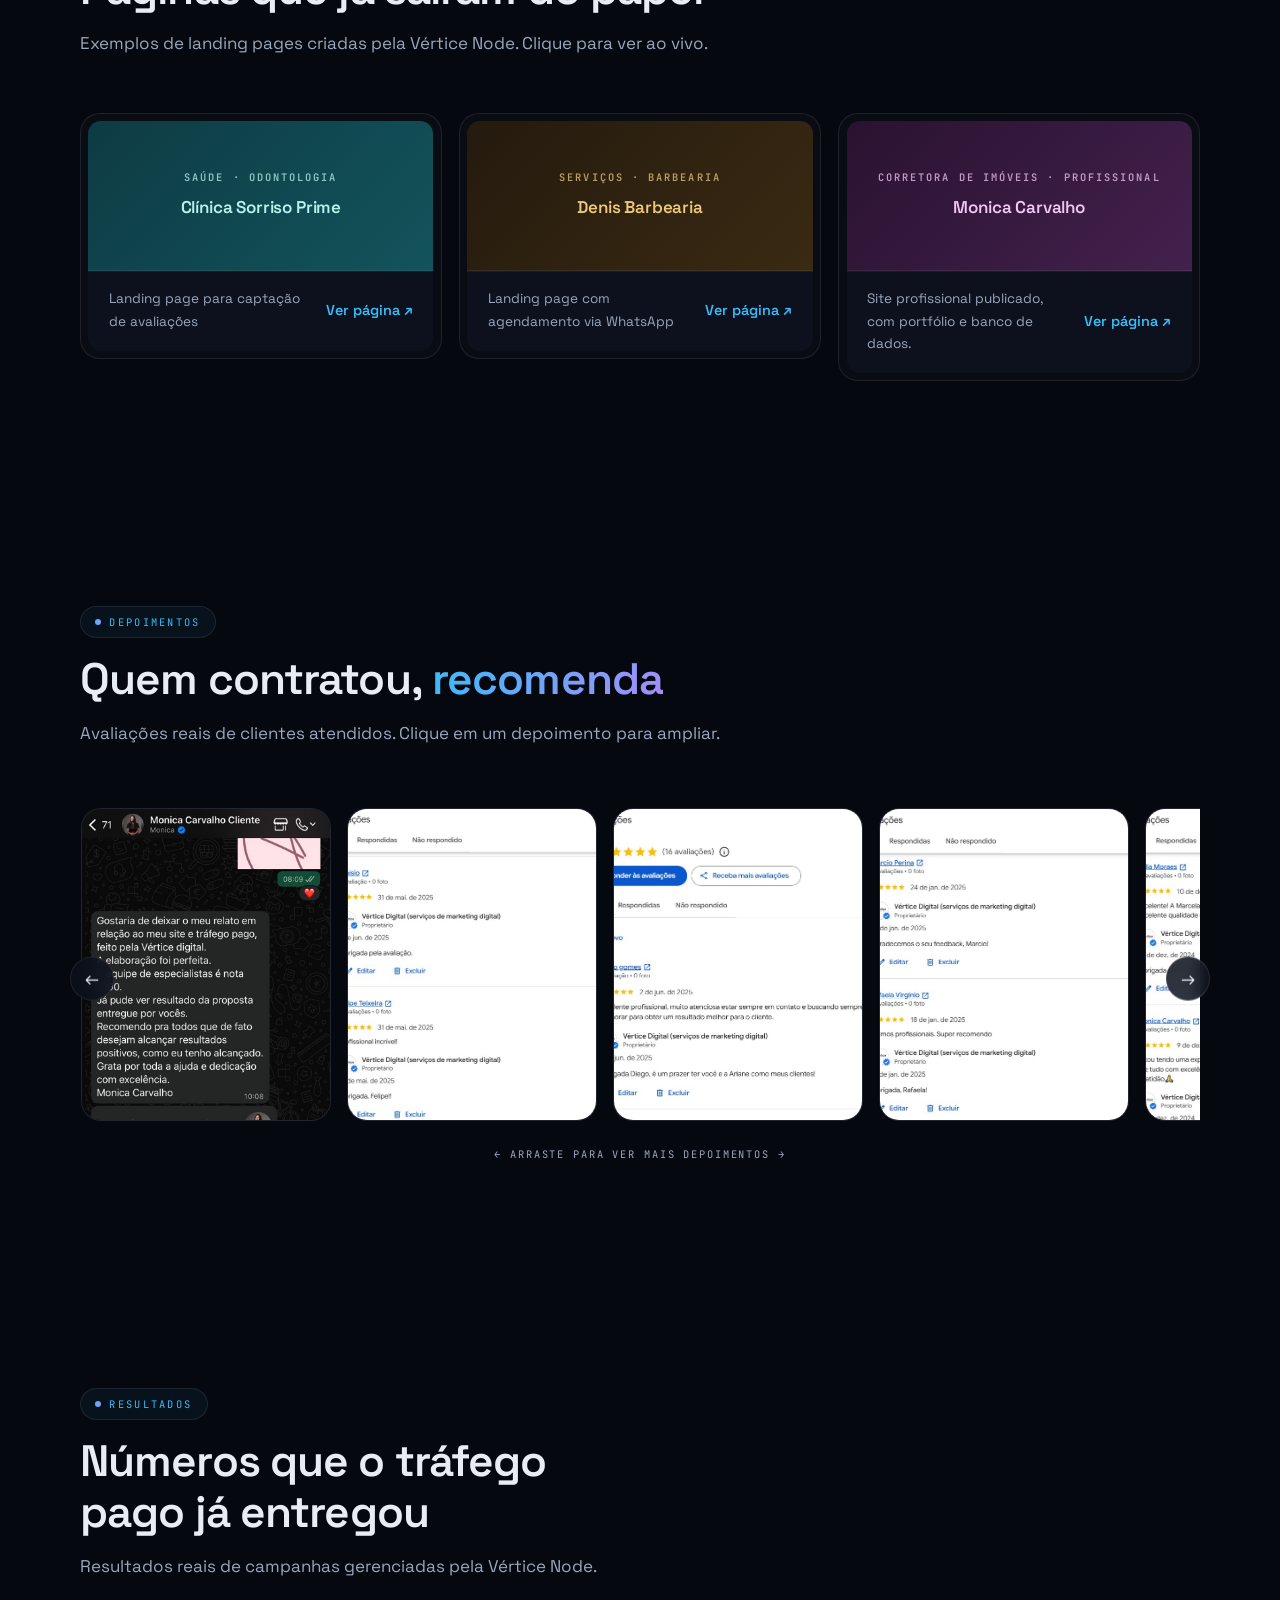
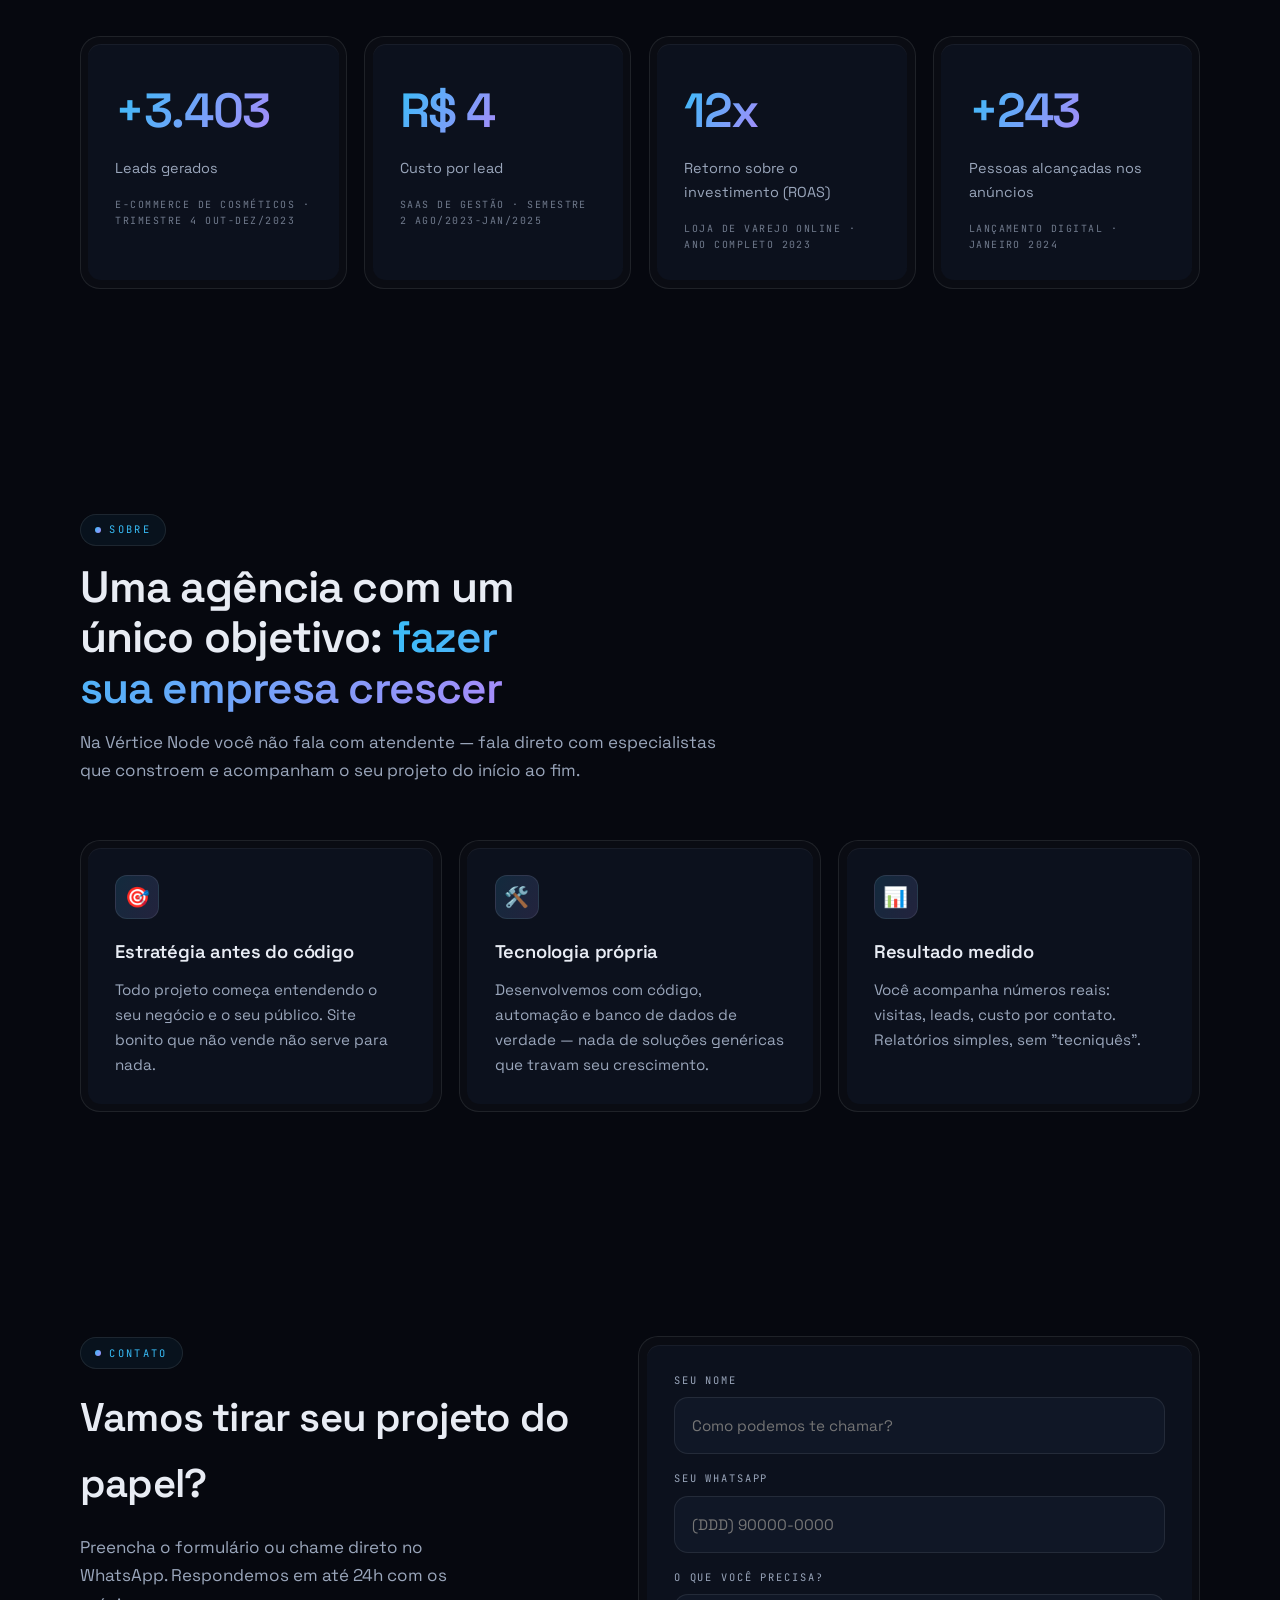
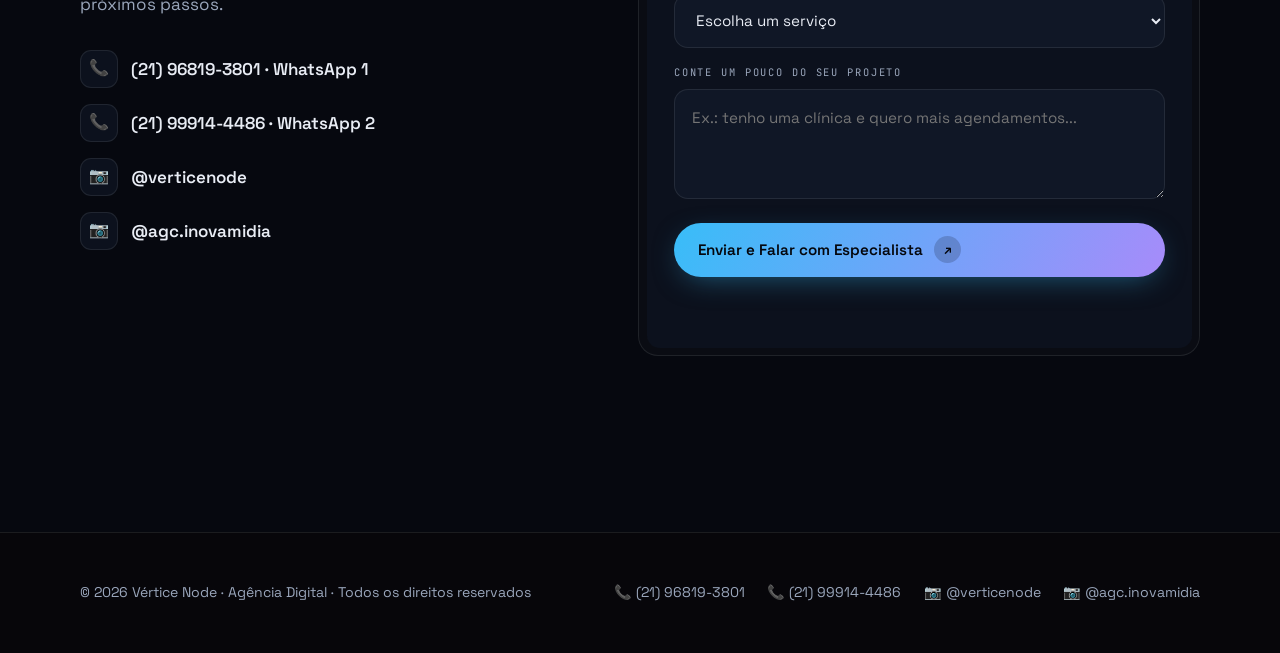
==== commit 39d30b00: "Change btn falar com especialista" ====
--- a/index.html
+++ b/index.html
@@ -55,7 +55,7 @@
   <a href="#sobre">Sobre</a>
 </nav>
 
-    <a class="btn btn-primary nav-cta" href="#contato">Falar com Especialista</a>
+    <a class="btn btn-primary nav-cta" href="https://wa.me/5521968193801?text=Ol%C3%A1!%20Vi%20a%20p%C3%A1gina%20do%20CRM%20e%20quero%20saber%20mais." target="_blank" rel="noopener">Falar com Especialista</a>
 
     <!-- Botão hambúrguer (só aparece no celular) -->
     <button class="nav-burger" id="burger" aria-label="Abrir menu" aria-expanded="false">
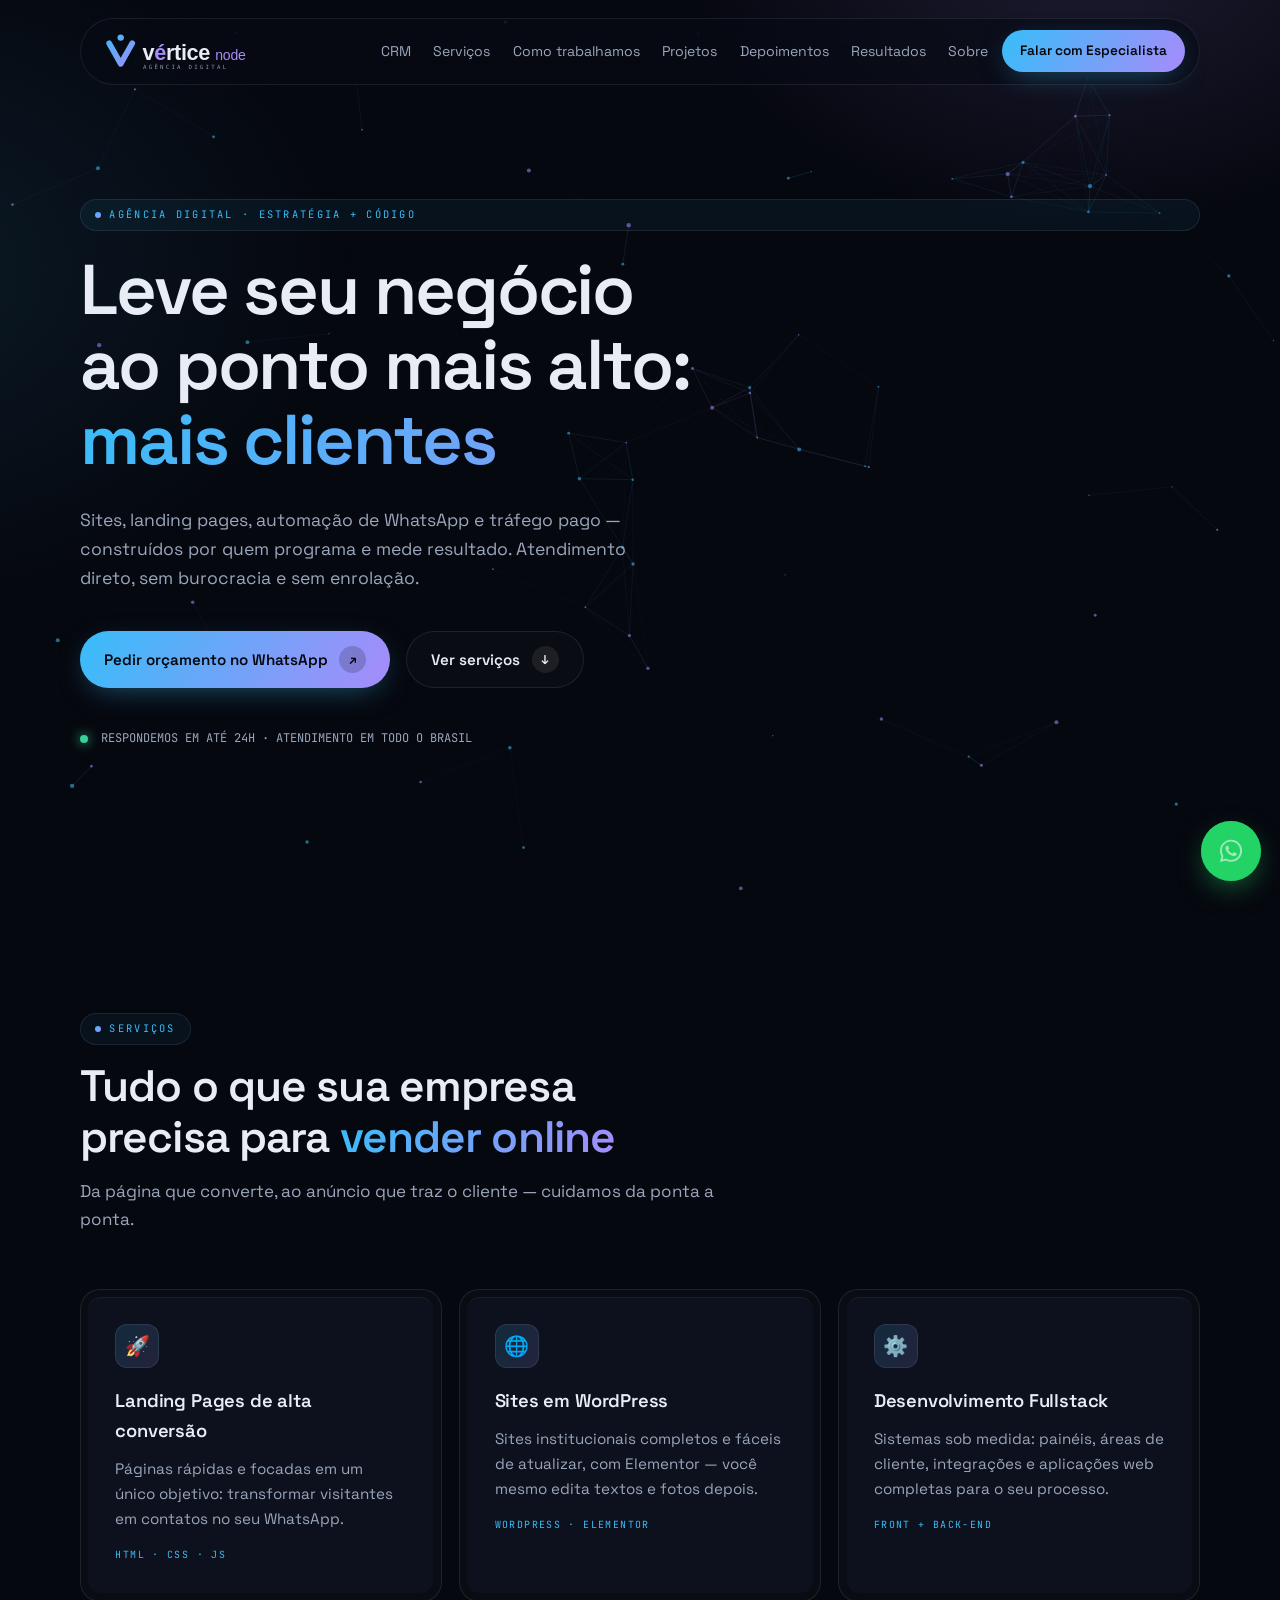
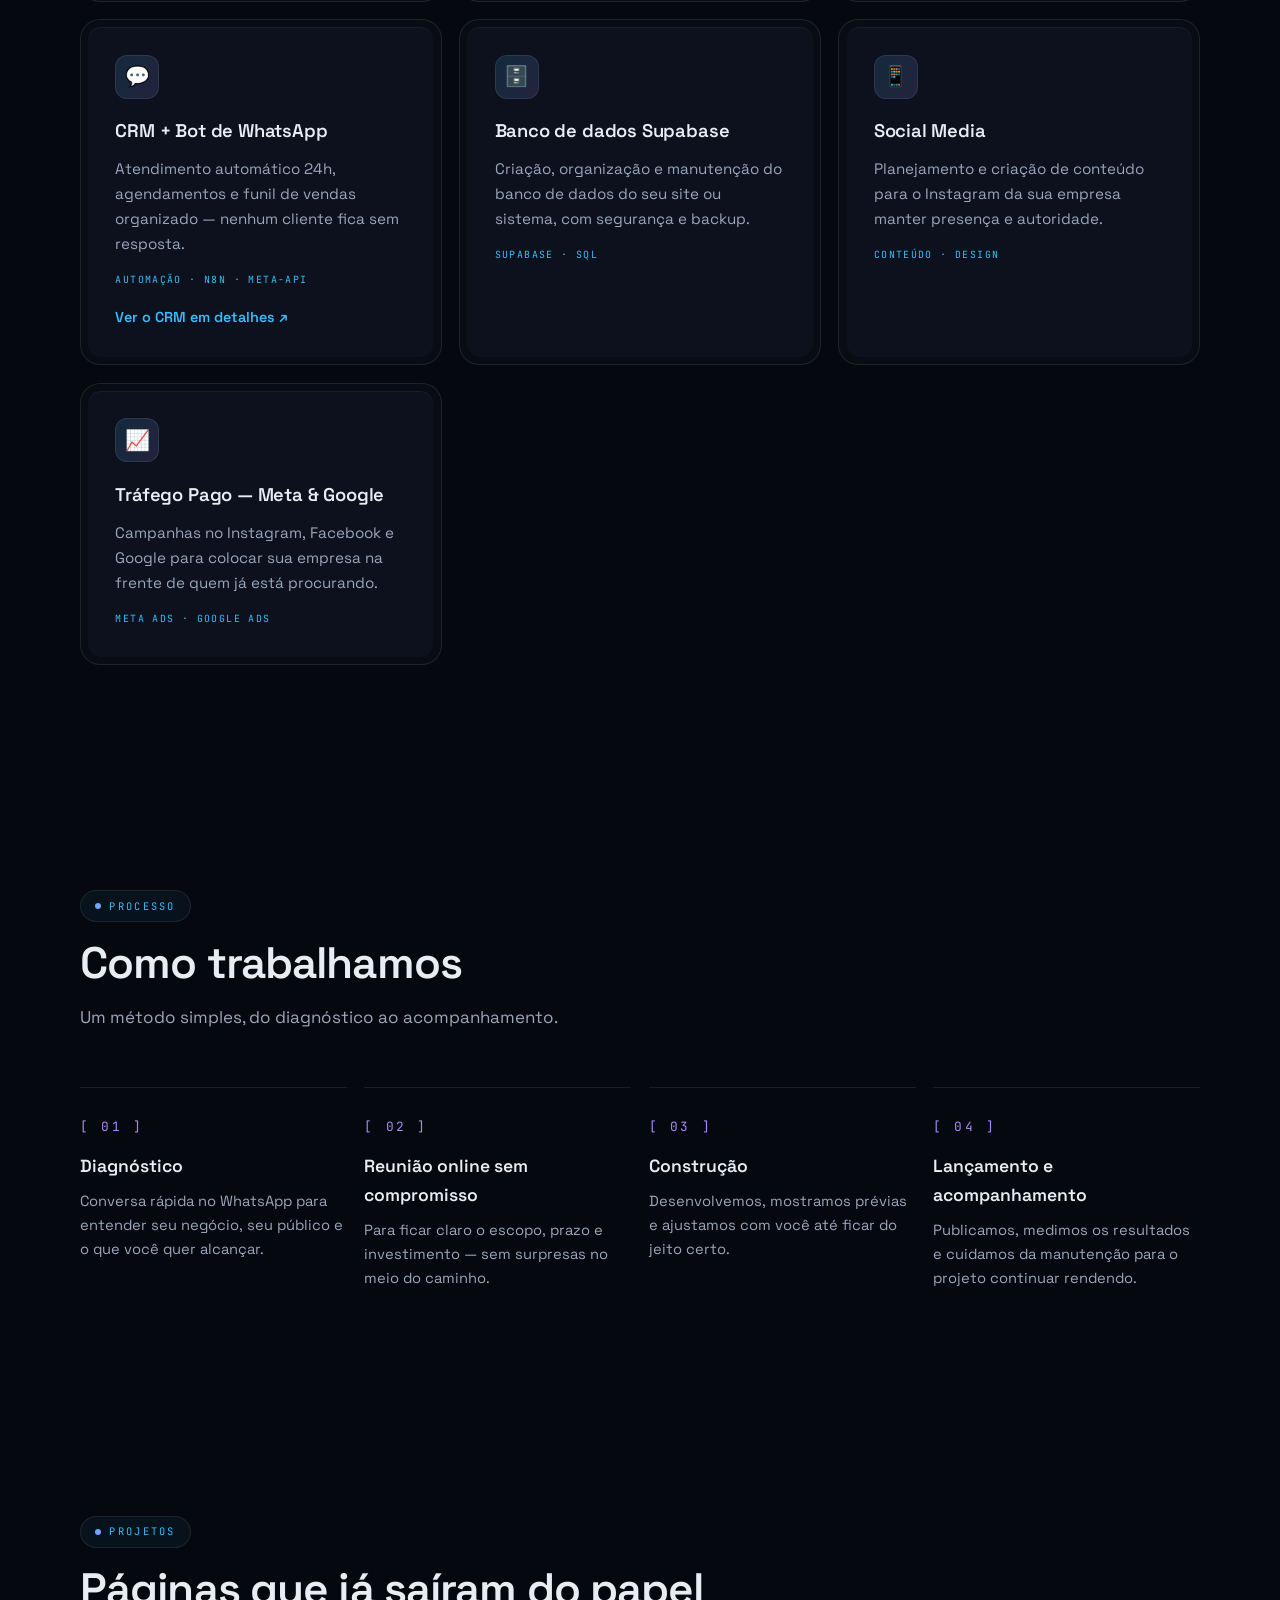
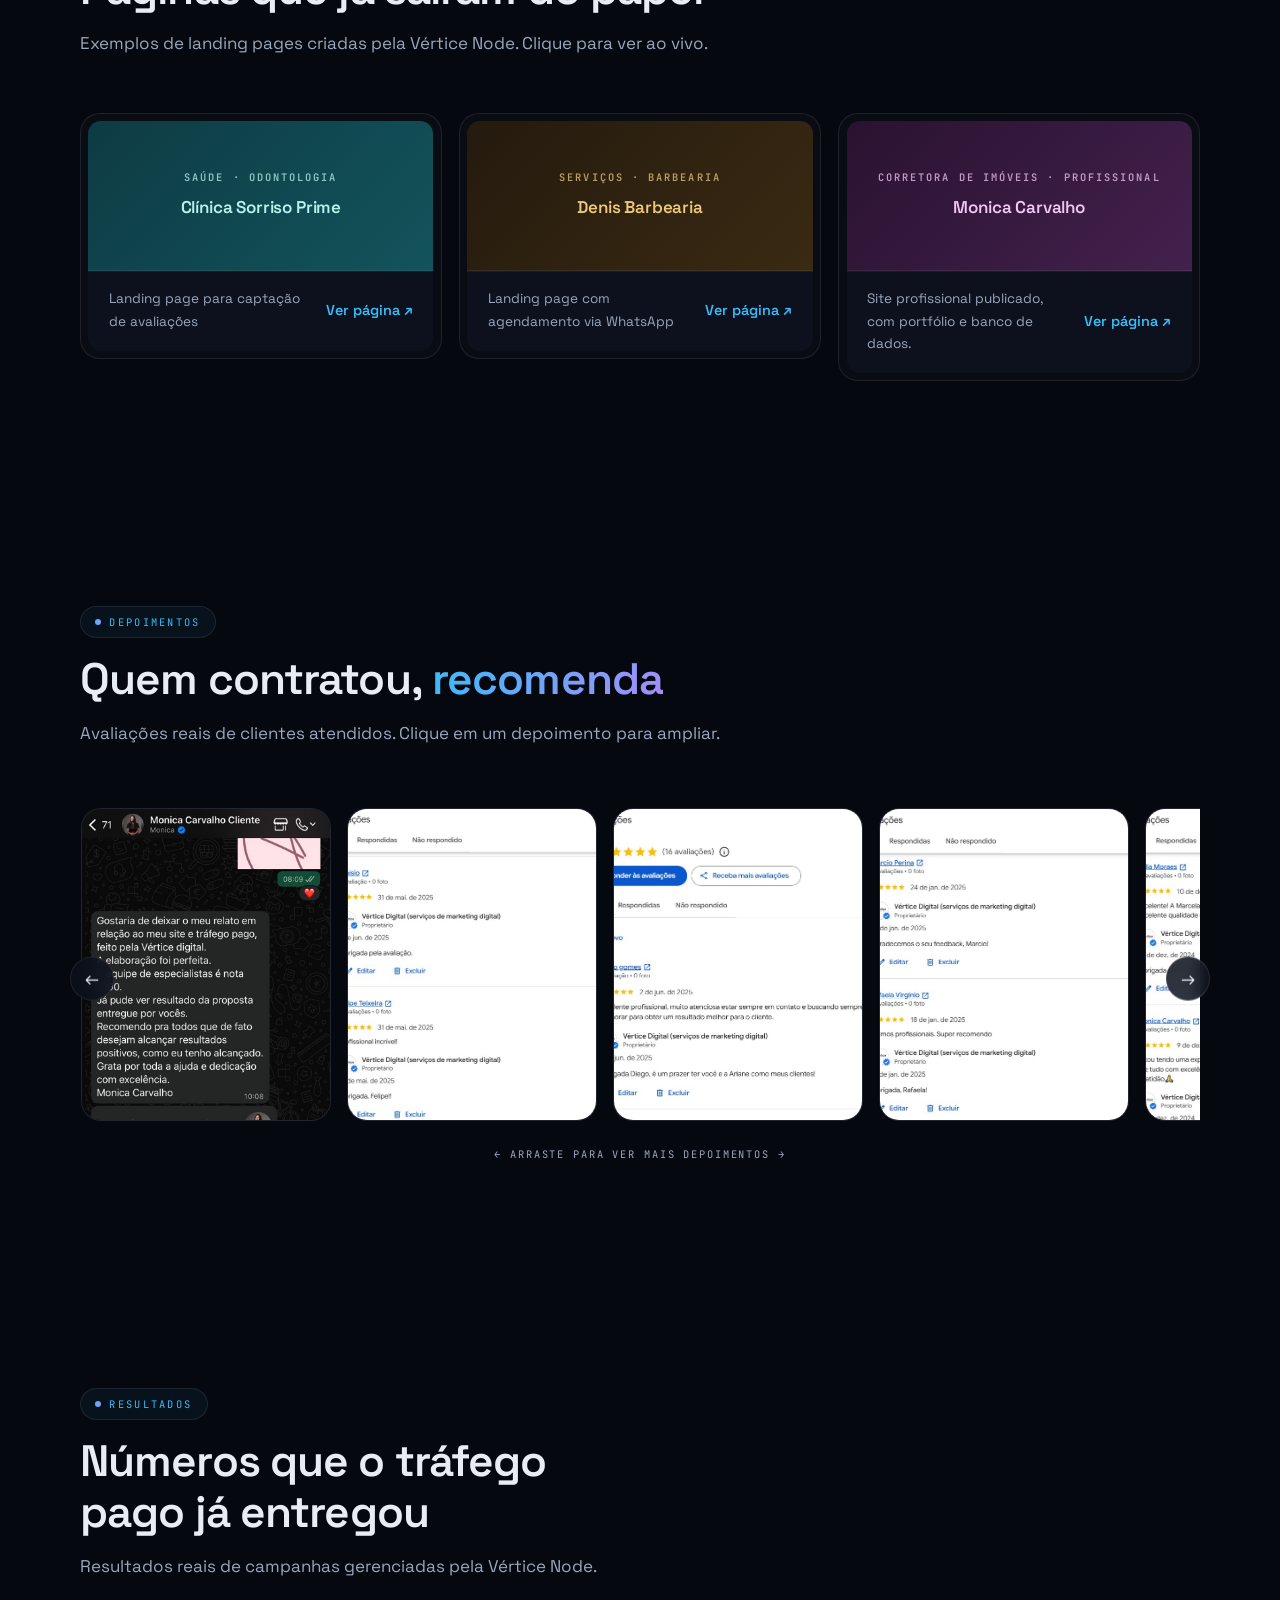
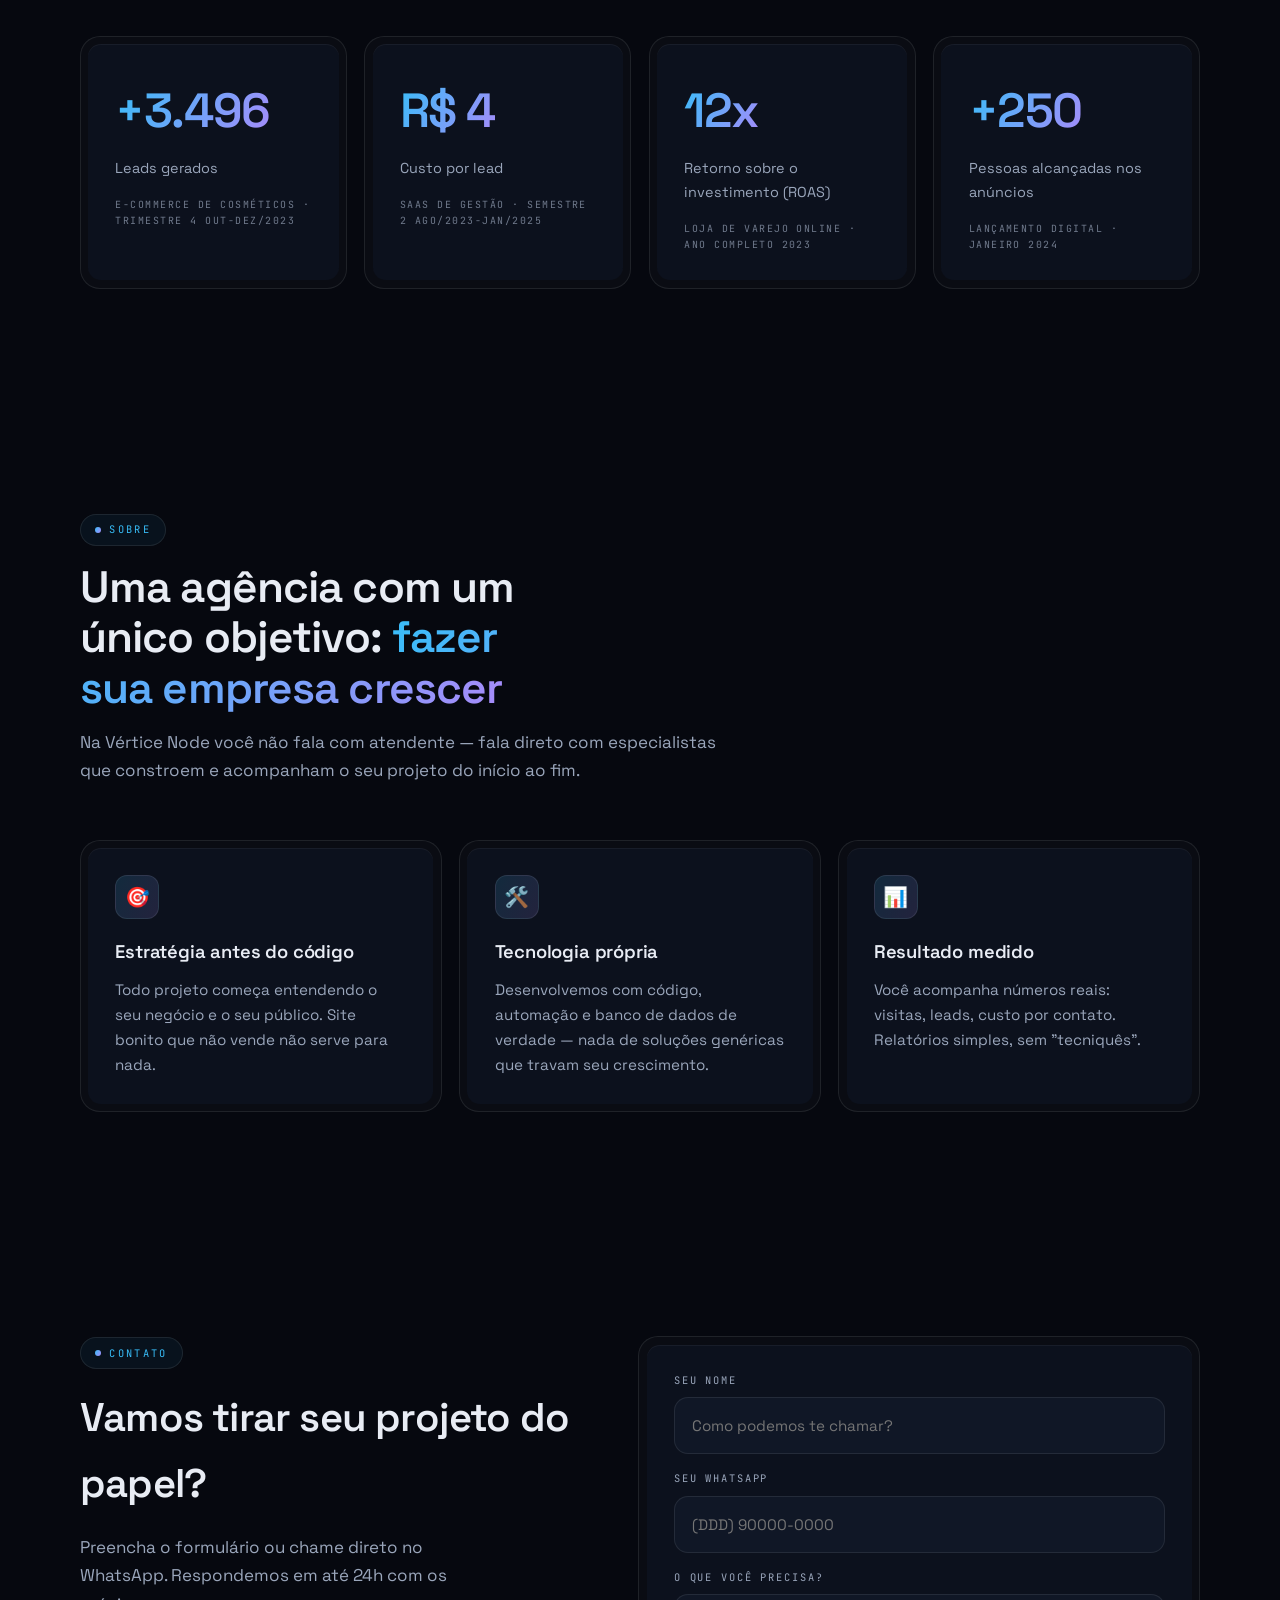
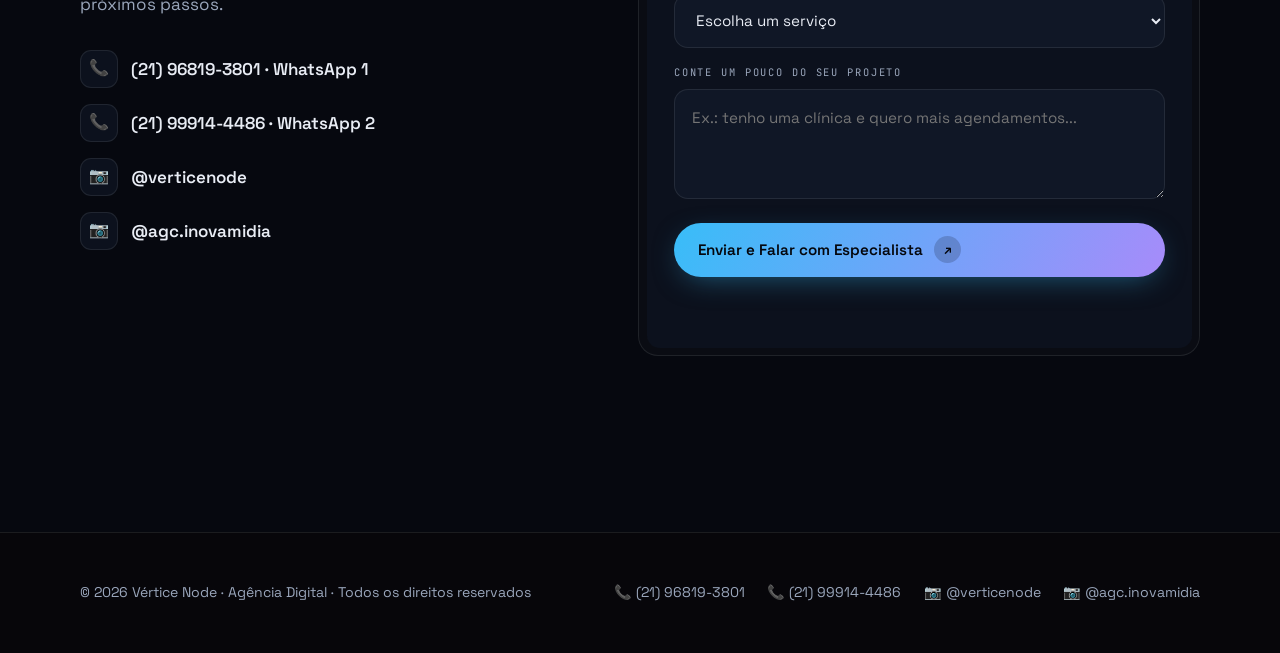
==== commit 4ba7c85b: "Update index.html" ====
--- a/index.html
+++ b/index.html
@@ -228,7 +228,7 @@
         <div class="thumb thumb-monica"><small>Corretora de imóveis · Profissional</small>Monica Carvalho</div>
         <div class="card-inner">
           <span>Site profissional publicado, com portfólio e banco de dados.</span>
-          <a class="work-link" href="https://vmvsaint.github.io/monica-carvalho/index.html" target="_blank" rel="noopener">Ver página ↗</a>
+          <a class="work-link" href="https://monica-carvalho-psi.vercel.app/" target="_blank" rel="noopener">Ver página ↗</a>
         </div>
       </article>
     </div>
--- a/styles.css
+++ b/styles.css
@@ -127,6 +127,7 @@
   display:inline-flex; align-items:center; gap:.7rem;
   padding:.85rem 1.5rem; border-radius:999px;
   font-weight:600; font-size:.95rem;
+  white-space:nowrap;
   transition:transform .5s var(--ease), box-shadow .5s var(--ease), background .5s var(--ease);
 }
 .btn:active{ transform:scale(.97); }
@@ -161,10 +162,19 @@
 }
 .nav-logo{ display:flex; align-items:center; gap:.6rem; font-weight:600; font-size:1.1rem; letter-spacing:-.02em; }
 .nav-logo svg{ width:30px; height:30px; }
-.nav-links{ display:flex; gap:1.4rem; font-size:.9rem; color:var(--muted); }
-.nav-links a{ white-space:nowrap; transition:color .4s var(--ease); }
-.nav-links a:hover{ color:var(--ink); }
-.nav-cta{ display:inline-flex; }
+.nav-links{
+    display:flex; gap:1.4rem; font-size:.88rem; color:var(--muted);
+    flex:0 1 auto; min-width:0;   /* pode encolher, mas nunca vazar */
+  }
+  .nav-links a{ transition:color .4s var(--ease); white-space:nowrap; }
+  .nav-links a:hover{ color:var(--ink); }
+  /* O botão do menu é menor que os botões grandes do corpo do site
+     e NUNCA encolhe nem quebra em duas linhas (flex:none + nowrap
+     que vem do .btn). É isso que mantém a pílula do tamanho certo. */
+  .nav-cta{
+    display:inline-flex; flex:none;
+    padding:.6rem 1.1rem; font-size:.85rem;
+  }
 /* Hambúrguer (só aparece no celular — ver @media no fim) */
 .nav-burger{ display:none; width:42px; height:42px; position:relative; z-index:70; }
 .nav-burger span{
@@ -511,10 +521,16 @@
 }
 
 /* ---------- 15. RESPONSIVIDADE ---------- */
+/* O menu vira hambúrguer a partir de 1080px (e não 860px) porque
+   agora são 7 links + o botão "Falar com Especialista": abaixo
+   disso eles se espremem e o botão perde o formato. */
+@media (max-width: 1080px){
+  .nav-links, .nav-cta{ display:none; }
+  .nav-burger{ display:block; }
+}
+ 
 @media (max-width: 860px){
   .section{ padding-block:4.5rem; }
-  .nav-links, .nav-cta{ display:none; }   /* esconde menu de desktop */
-  .nav-burger{ display:block; }           /* mostra hambúrguer */
   .contact-wrap{ grid-template-columns:1fr; gap:2.2rem; }
   .hero{ padding-top:6rem; }
 
